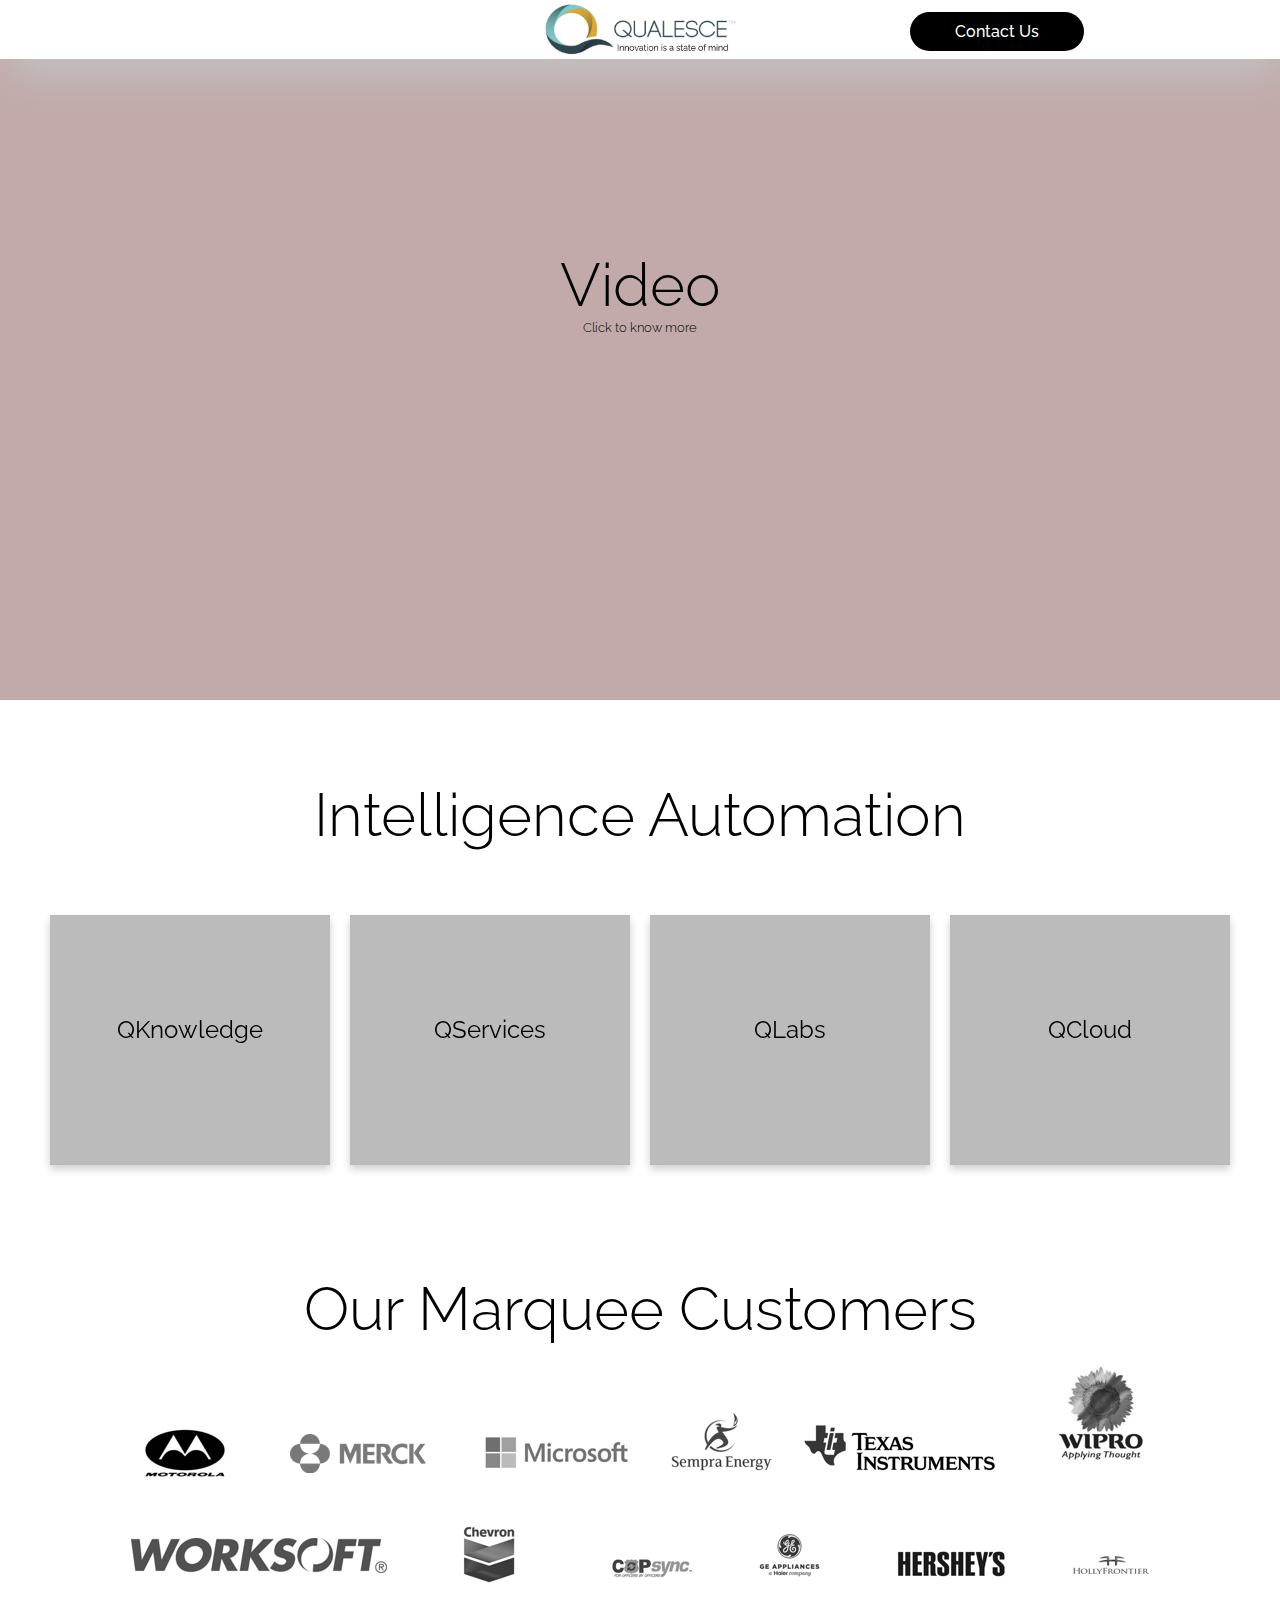
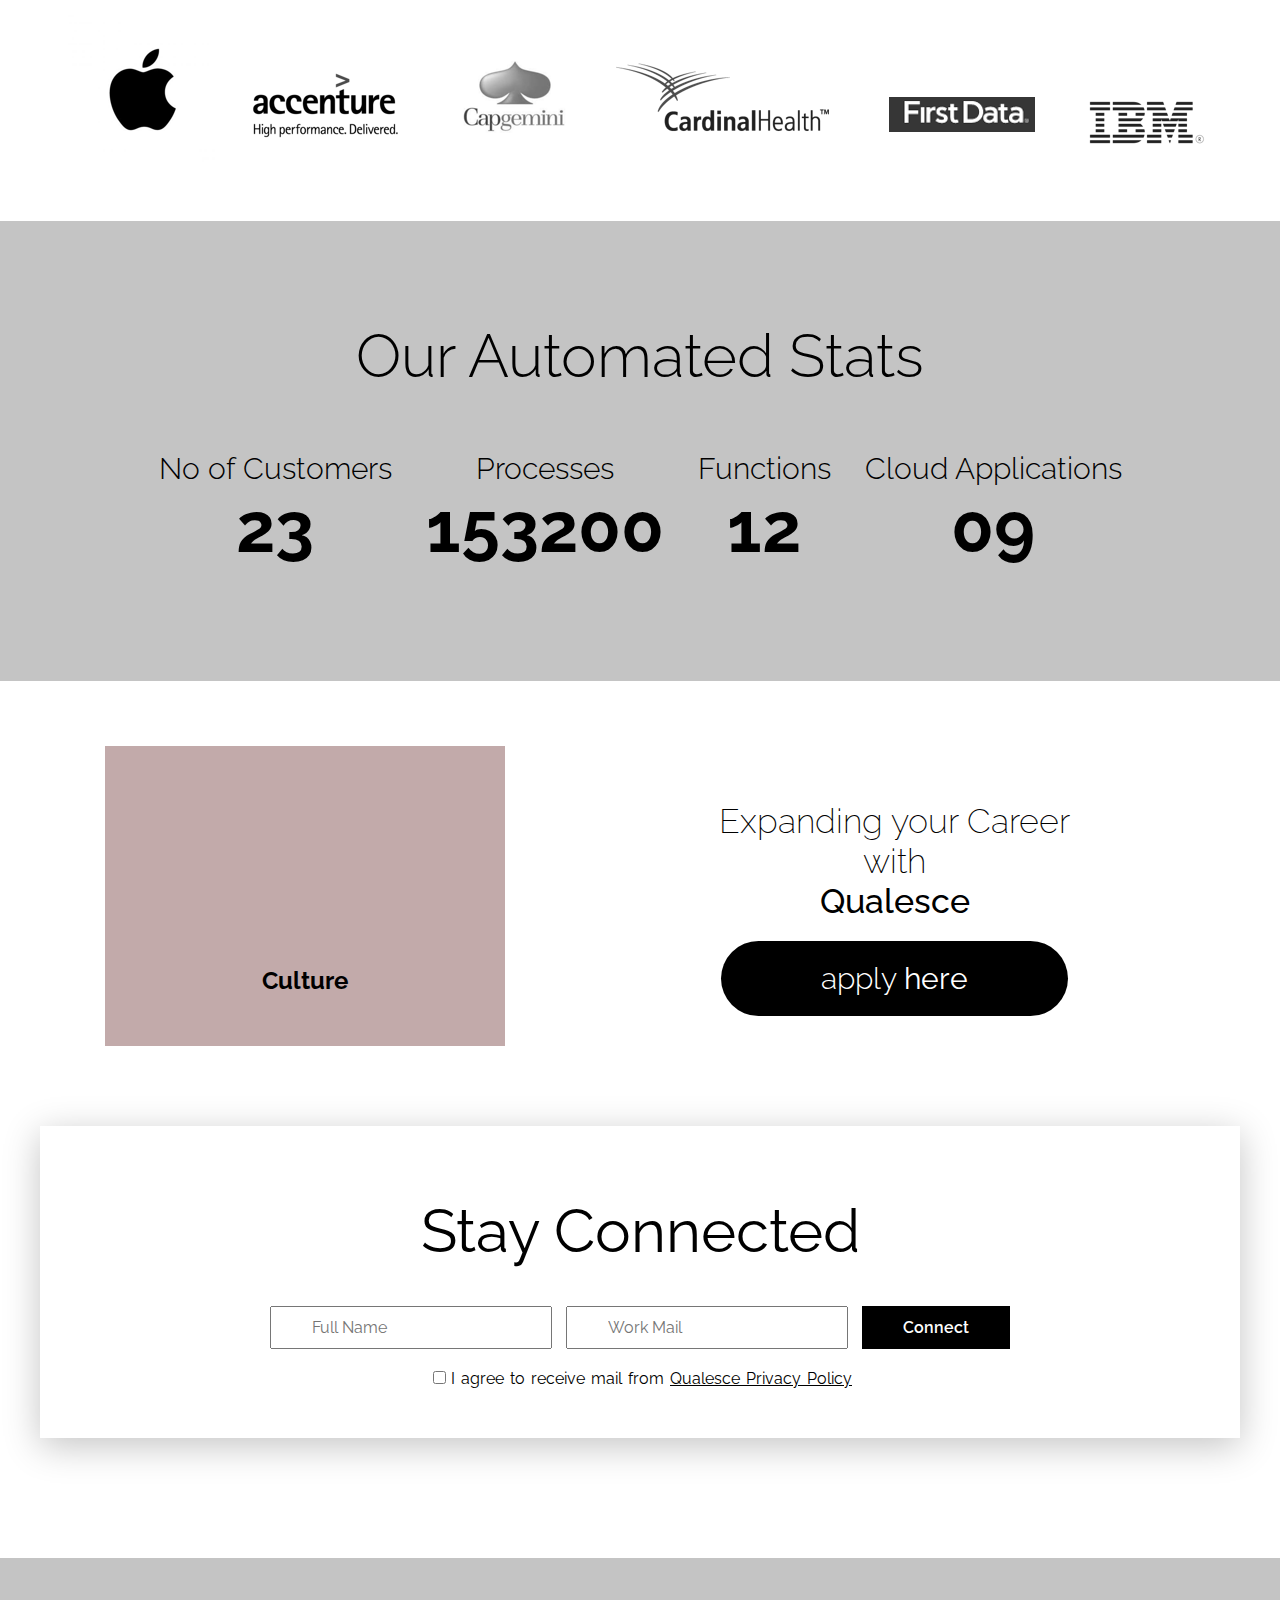
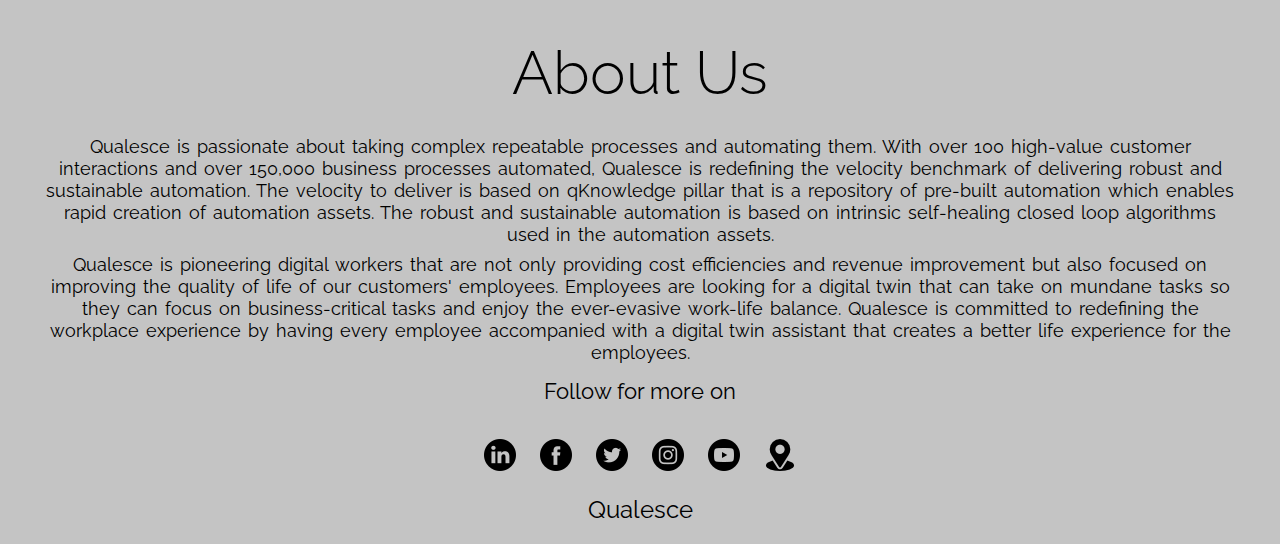
==== index.html @ e813bd26 "Add files via upload" ====
<!DOCTYPE html>
<html>
    <head>
        <meta charset="utf-8">
        <meta name="viewport" content="width=device-width, initial-scale=1.0">
        <link rel="stylesheet" href="css/style.css" type="text/css"/>
        <link rel="preconnect" href="https://fonts.googleapis.com"/>
        <link rel="preconnect" href="https://fonts.gstatic.com" crossorigin/>
        <link href="https://fonts.googleapis.com/css2?family=Raleway:ital,wght@0,100;0,200;0,300;0,400;0,500;0,600;0,700;0,800;0,900;1,100;1,200;1,300;1,400;1,500;1,600;1,700;1,800;1,900&display=swap" rel="stylesheet"/>
    </head>
    <body>
        <header id="headerSection" class="header-Container">
            <div id="sectionHeader">
                <a href="#" target="_blank"><img src="img/Logo.png" alt="Qualesce Logo"/></a>
                <a href="#" target="_blank" class="headerContactUs">Contact Us</a>
            </div>
        </header>
        <section id="sectionVideo">
            <div id="sectionVideoAlign">
                <h2>Video</h2>
                <p>Click to know more</p>
            </div>
        </section>
        <section id="sectionOurpartners">
          <div id="sectionOurpartnersAlign">
              <h2>Intelligence Automation</h2>
          </div>
          </section>
        <section id="sectionFlipCards">
            <div id="flipBlock">
                <div class="flip-card" id="FlipCards">
                  <div class="flip-card-inner">
                    <div class="flip-card-front">
                      <h2>QKnowledge</h2>
                    </div>
                    <div class="flip-card-back">
                      <h1>Content</h1> 
                      <p>Lorem Ipsum Lorem Ipsum Lorem Ipsum</p> 
                    </div>
                  </div>
                </div>
                
                <div class="flip-card" id="FlipCards">
                    <div class="flip-card-inner">
                      <div class="flip-card-front">
                        <h2>QServices</h2>
                      </div>
                      <div class="flip-card-back">
                        <h1>Content</h1> 
                      <p>Lorem Ipsum Lorem Ipsum Lorem Ipsum</p>
                      </div>
                    </div>
                  </div>
                
                  <div class="flip-card" id="FlipCards">
                    <div class="flip-card-inner">
                      <div class="flip-card-front">
                        <h2>QLabs</h2>
                      </div>
                      <div class="flip-card-back">
                        <h1>Content</h1> 
                      <p>Lorem Ipsum Lorem Ipsum Lorem Ipsum</p>
                      </div>
                    </div>
                  </div>
                
                  <div class="flip-card" id="FlipCards">
                    <div class="flip-card-inner">
                      <div class="flip-card-front">
                        <h2>QCloud</h2>
                      </div>
                      <div class="flip-card-back">
                        <h1>Content</h1> 
                      <p>Lorem Ipsum Lorem Ipsum Lorem Ipsum</p>
                      </div>
                    </div>
                  </div>
                </div>
        </section>
        <section id="sectionOurpartners">
            <div id="sectionOurpartnersAlign">
                <h2>Our Marquee Customers</h2>
                <!--<img src="img/our-partners.png" alt="our partners logos"/>-->
                <ul>
                  <li><a><img src="img/motorola.png" alt="motorola logo" class=""/></a></li>
                  <li><a><img src="img/merck.png" alt="merck logo" class="merckLogo"/></a></li>
                  <li><a><img src="img/microsoft.png" alt="microsoft logo" class="microsoftLogo"/></a></li>
                  <li><a><img src="img/sempra-energy.png" alt="sempra energy logo" class="sempraLogo"/></a></li>
                  <li><a><img src="img/texas-instruments.png" alt="texas instruments logo" class="tiLogo"/></a></li>
                  <li><a><img src="img/wipro.png" alt="wipro logo" class="wiproLogo"/></a></li>
                  <li><a><img src="img/worksoft.png" alt="worksoft logo" class="worksoftLogo"/></a></li>
                  <li><a><img src="img/chevron.png" alt="chevron logo" class=""/></a></li>
                  <li><a><img src="img/cpsync.png" alt="cpsync logo" class=""/></a></li>
                  <li><a><img src="img/ge-appliance.png" alt="ge-appliance logo" class=""/></a></li>
                  <li><a><img src="img/hersheys.png" alt="hersheys logo" class=""/></a></li>
                  <li><a><img src="img/holly-frontier.png" alt="holly-frontier logo" class=""/></a></li>
                  <li><a><img src="img/apple-logo1.png" alt="Apple logo" class="appleLogo"/></a></li>
                  <li><a><img src="img/accenture.png" alt="accenture logo" class="accentureLogo"/></a></li>
                  <li><a><img src="img/capgemini.png" alt="capgemini logo" class="capgeminiLogo"/></a></li>
                  <li><a><img src="img/cardinal-heallth.png" alt="cardinal health logo" class="chLogo"/></a></li>
                  <li><a><img src="img/first-data.png" alt="first data logo" class="fdLogo"/></a></li>
                  <li><a><img src="img/ibm.png" alt="ibm logo" class="ibmLogo"/></a></li>
              </ul>
            </div>
        </section>
        <section id="sectionFunctionAutomated" class="three">
            <div id="sectionFunctionAutomatedAlign">
                <h2>Our Automated Stats</h2>
                <!-- <a class="bpAutomateMain">Business Process Automated</a>
                <a class="funAutomatedMain">Functions Automated</a><br>
                <a class="bpAutomated">20</a>
                <a class="funAutomated">21</a> -->
                <div class="nums">
                  <ul>
                      <li>No of Customers
                          <div class="num" data-goal="102">23</div>
                      </li>
                      <li>Processes
                          <div class="num" data-goal="153328">153200</div>
                      </li>
                      <li>Functions
                          <div class="num" data-goal="35">12</div>
                      </li>
                      <li>Cloud Applications
                          <div class="num" data-goal="11">09</div>
                      </li>
                  </ul>
              </div>
            </div>
        </section>
        <script src="js/main.js"></script>
        <section>
          <div id="sectionCulture">
              <h2>Culture</h2>
          </div>
          <div id="sectionCareer">
              <h2 class="firstH2">Expanding your Career</h2>
              <h2 class="secondH2">with</h2>
              <h2 class="ThirdH2">Qualesce</h2>
              <a href="" target="">apply <strong>here</strong></a>
          </div>
      </section>
      <section class="stayConnected-Container">
          <div id="sectionStayConnected">
              <h2>Stay Connected</h2>
              <input type="text" placeholder="Full Name" required>
              <input type="text" placeholder="Work Mail" required>
              <button>Connect</button>
              <div id="policy">
                  <p><input type="checkbox">I agree to receive mail from <a href="#" target="_blank" class="qualescePolicy">
                      Qualesce Privacy Policy
                  </a></p>
              </div>
          </div>
      </section>
        <section id="sectionAboutUs">
            <div id="sectionAboutUsAlign">
                <h2>About Us</h2>
                <p>Qualesce is passionate about taking complex repeatable processes and automating them.  With over 100 high-value customer interactions and over 150,000 business processes automated, Qualesce is redefining the velocity benchmark of delivering robust and sustainable automation.  The velocity to deliver is based on qKnowledge pillar that is a repository of pre-built automation which enables rapid creation of automation assets.  The robust and sustainable automation is based on intrinsic self-healing closed loop algorithms used in the automation assets.</p>
                <p>Qualesce is pioneering digital workers that are not only providing cost efficiencies and revenue improvement but also focused on improving the quality of life of our customers' employees.  Employees are looking for a digital twin that can take on mundane tasks so they can focus on business-critical tasks and enjoy the ever-evasive work-life balance.  Qualesce is committed to redefining the workplace experience by having every employee accompanied with a digital twin assistant that creates a better life experience for the employees.</p>
              </div>
        </section>

        <!-- Start Commenting Chat Bot Section -->
        <!-- <section>
          <a class="chatboxLogo" href="https://tawk.to/chat/61930d556885f60a50bbf27e/default" target="
                    _blank"><img src="img/tawk-logo.png" alt="twak-logo" /></a>
        </section> -->
        <!-- Close Comment on Chat Bot Section -->
        
        <footer>
            <div id="sectionFooter">
                <div id="sectionFooterUpper">
                    <h2>Follow for more on</h2>
                </div>
                <div id="sectionFooterMiddle">
                    <a href="" target="_blank"><img src="img/linkedin (2).png" alt="Linkedin logo"/></a>
                    <a href="" target="_blank"><img src="img/facebook (1).png" alt="Facebook logo" /></a>
                    <a href="" target="_blank"><img src="img/twitter (1).png" alt="Twitter logo" /></a>
                    <a href="" target="_blank"><img src="img/instagram (2).png" alt="Instagram logo" /></a>
                    <a href="" target="_blank"><img src="img/youtube.png" alt="" alt="Youtube logo"/></a>
                    <a href="https://www.google.com/maps/dir//qualesce+india+private+limited/@13.0120948,77.6050925,13z/data=!4m8!4m7!1m0!1m5!1m1!1s0x3bae15dcba5723ed:0x8c0813f9284b4171!2m2!1d77.6379951!2d12.9825021" target="_blank"><img src="img/location.png" alt="" alt="Location logo"/></a>
                </div>
                <div id="sectionFooterLower">
                    <h2>Qualesce</h2>
                </div>
            </div>
        </footer>
    </body>
</html>
---- css/style.css ----
* {
    padding: 0;
    margin: 0;
    box-sizing: border-box;
    font-family: 'Raleway', sans-serif;
    align-items: center;
}
a {
    text-decoration: none;
    color: black;
}
html {
    scroll-behavior: smooth;
}
#sectionHeader, 
#sectionVideoAlign, 
#sectionFlipCards,
#sectionBannersAlign, 
#sectionOurpartnersAlign, 
#sectionFunctionAutomatedAlign, 
#sectionCareerAlign, 
#sectionStayConnected, 
#sectionAboutUsAlign, 
#sectionFooter {
    text-align: center;
    margin: 0 auto;
    padding: 0 auto;
    max-width: 1200px;
}

/* Start Header Section CSS */
#sectionHeader {
    padding: 30px 0 0 0;
}
/*#sectionHeader h2 {
    font-weight: 300;
    font-size: 60px;
    padding: 30px 0 0 0;
    background-image: url(/img/Logo.png) no-repeat;
}*/
#sectionHeader a.headerContactUs {
    display: inline-block;
    margin: -18px 170px;
    position: absolute;
    background: #000;
    color: #fff;
    padding: 10px 45px;
    border-radius: 45px;
    font-weight: 500;
    border: 1px solid hidden;
    transition: color 1.5s ease-out;
}
#sectionHeader a.headerContactUs:hover {
    transition: color 1.5s ease-out;
    color: #000;
    border: 1px solid black;
    background-color: #fff;
}
.header-Container {
    position: fixed;
    z-index: 1;
    background-color: #fff;
    left: 0;
    right: 0;
    /* box-shadow: 0px 0px 35px 0px #c4c4c4; */
    box-shadow: 5px 20px 38px -7px #c4c4c4;
}
/* End Header Section CSS */

#sectionBanners {
    text-align: center;
    background-color: #C4C4C4;
    height: 400px;
    margin: 40px 0 0 0;
}
/*Header section banner purpose*/
#slider {
    margin: 0 auto;
    width: 800px;
    max-width: 100%;
    text-align: center;
 }
 #slider input[type=radio] {
    display: none;
 }
 #slider label {
    cursor:pointer;
    text-decoration: none;
 }
 #slides {
    padding: 10px;
    /*border: 3px solid #ccc;
    background: #fff;*/
    position: relative;
    z-index: 1;
 }
 #overflow {
    width: 100%;
    overflow: hidden;
 }
 #slide1:checked ~ #slides .inner {
    margin-left: 0;
 }
 #slide2:checked ~ #slides .inner {
    margin-left: -100%;
 }
 #slide3:checked ~ #slides .inner {
    margin-left: -200%;
 }
 #slide4:checked ~ #slides .inner {
    margin-left: -300%;
 }
 #slides .inner {
    transition: margin-left 800ms cubic-bezier(0.770, 0.000, 0.175, 1.000);
    width: 400%;
    line-height: 0;
    height: 300px;
 }
 #slides .slide {
    width: 25%;
    float:left;
    display: flex;
    justify-content: center;
    align-items: center;
    height: 100%;
    /*color: #fff;*/
 }
 #slides .slide_1 {
    background: #c4c4c4;
 }
 #slides .slide_2 {
    background: #c4c4c4;
 }
 #slides .slide_3 {
    background: #c4c4c4;
 }
 #slides .slide_4 {
    background: #c4c4c4;
 }
 #controls {
    margin: -180px 0 0 0;
    width: 100%;
    height: 50px;
    z-index: 3;
    position: relative;
 }
 #controls label {
    transition: opacity 0.2s ease-out;
    display: none;
    width: 50px;
    height: 50px;
    opacity: .4;
 }
 #controls label:hover {
    opacity: 1;
 }
 #slide1:checked ~ #controls label:nth-child(2),
 #slide2:checked ~ #controls label:nth-child(3),
 #slide3:checked ~ #controls label:nth-child(4),
 #slide4:checked ~ #controls label:nth-child(1) {
    /*background: url(https://image.flaticon.com/icons/svg/130/130884.svg) no-repeat;*/
    float:right;
    margin: 0 -50px 0 0;
    display: block;
 }
 #slide1:checked ~ #controls label:nth-last-child(2),
 #slide2:checked ~ #controls label:nth-last-child(3),
 #slide3:checked ~ #controls label:nth-last-child(4),
 #slide4:checked ~ #controls label:nth-last-child(1) {
    /*background: url(https://image.flaticon.com/icons/svg/130/130882.svg) no-repeat;*/
    float:left;
    margin: 0 0 0 -50px;
    display: block;
 }
 #bullets {
    margin: 126px 0 0;
    text-align: center;
 }
 #bullets label {
    display: inline-block;
    width: 10px;
    height: 10px;
    border-radius:100%;
    background: #fff;
    margin: 0 10px;
 }
 #slide1:checked ~ #bullets label:nth-child(1),
 #slide2:checked ~ #bullets label:nth-child(2),
 #slide3:checked ~ #bullets label:nth-child(3),
 #slide4:checked ~ #bullets label:nth-child(4) {
    background: #444;
 }
 @media screen and (max-width: 900px) {
    #slide1:checked ~ #controls label:nth-child(2),
    #slide2:checked ~ #controls label:nth-child(3),
    #slide3:checked ~ #controls label:nth-child(4),
    #slide4:checked ~ #controls label:nth-child(1),
    #slide1:checked ~ #controls label:nth-last-child(2),
    #slide2:checked ~ #controls label:nth-last-child(3),
    #slide3:checked ~ #controls label:nth-last-child(4),
    #slide4:checked ~ #controls label:nth-last-child(1) {
       margin: 0;
    }
    #slides {
       max-width: calc(100% - 140px);
       margin: 0 auto;
    }
 }
/* Header Section Banner Purpose*/
#sectionHeader img {
    width: 200px;
    margin: -30px 0 0 0;
}
.flip-card {
    background-color: transparent;
    width: 280px;
    height: 250px;
    perspective: 600px;
  }
  
  .flip-card-inner {
    position: relative;
    width: 100%;
    height: 100%;
    text-align: center;
    transition: transform 0.6s;
    transform-style: preserve-3d;
    box-shadow: 0 4px 8px 0 rgba(0,0,0,0.2);
  }
  
  .flip-card:hover .flip-card-inner {
    transform: rotateY(180deg);
  }
  
  .flip-card-front, .flip-card-back {
    position: absolute;
    width: 100%;
    height: 100%;
    -webkit-backface-visibility: hidden;
    backface-visibility: hidden;
  }
  
  .flip-card-front {
    background-color: #bbb;
    color: black;
  }

  /* Changing the font weight*/

  .flip-card-front h2 {
      font-weight: 400;
      margin: 100px 0;
  }

  .flip-card-back h1 {
      font-weight: 500;
      margin: 45px 0;
  }
  
  .flip-card-back {
    background-color: #2980b9;
    color: white;
    transform: rotateY(180deg);
  }
  
  #flipBlock #FlipCards {
    display: inline-block;
    margin: 25px 8px;
  }
#sectionBannersAlign h2 {
    padding:80px 0 70px 0;
    font-size: 60px;
    font-weight: 300;
}
#sectionBannersAlig p {
    font-size: medium;
}
#sectionVideo {
    text-align: center;
    background-color: #C2AAAA;
    height: 700px;
}
#sectionVideoAlign h2 {
    font-size: 60px;
    font-weight: 300;
    padding: 250px 0 0 0;
}
#sectionVideoAlign p {
    font-size: small;
    font-weight: 300;
}
#sectionOurpartnersAlign h2 {
    font-size: 60px;
    margin: 80px 0 0 0;
    font-weight: 300;
}

#sectionOurpartnersAlign img {
    margin: 0 0 15px 0;
}

#sectionOurpartners {
    margin: 0 0 40px 0;
}

ul {
    list-style: none;
}
ul li {
    display: inline-block;
}

/* Start Our Stats CSS*/
#sectionFunctionAutomated {
    background-color: #C4C4C4;
    height: 460px;
}
#sectionFunctionAutomatedAlign h2 {
    font-size: 60px;
    font-weight: 300;
    padding: 100px 0 60px 0;
}
#sectionFunctionAutomatedAlign .nums ul li {
    margin: 0 15px;
    font-size: 30px;
    font-weight: 300;
}
#sectionFunctionAutomatedAlign .nums .num {
    font-size: 70px;
    font-weight: bold;
}
/* #sectionFunctionAutomatedAlign a {
    display: inline-block;
    /*margin: 6px 50px;
}*/
/* End of Our Stats CSS */

a.bpAutomateMain {
    margin: 5px 30px;
}
a.funAutomatedMain {
    margin: 0 16px;
}
a.bpAutomated, a.funAutomated {
    display: block;
    background-color: #000;
    color: #fff;
    border-radius: 50%;
    font-size: 35px;
    font-weight: 500;
    text-align: center;
    padding: 50px 50px;
}
a.bpAutomated {
    margin: 0 70px;
}
a.funAutomated {
    margin: 0 40px;
}

/* Start of Culture and Career CSS */
#sectionCulture, #sectionCareer {
    display: inline-block;
    margin: 0 105px;
    text-align: center;
}
#sectionCulture {
    background-color: #C2AAAA;
    width: 400px;
    height: 300px;
}
#sectionCulture h2 {
    margin: 220px 0 0 0;
}
#sectionCareer h2 {
    font-size: 34px;
    font-weight: 200;
}
#sectionCareer .firstH2 {
    margin: 120px 0 0 0;
}
#sectionCareer .ThirdH2 {
    font-weight: 500;
    margin: 0 0 40px 0;
}
#sectionCareer a {
    background-color: #000;
    color: #fff;
    padding: 20px 100px;
    font-size: 30px;
    border-radius: 100px;
    font-weight: 300;
    transition: color 1.5s ease-out;
    border: 1px solid hidden;
}
#sectionCareer a:hover {
    transition: color 1.5s ease-out;
    border: 1px solid #000;
    color: #000;
    background-color: #fff;
}
/* End of Culture and Career CSS */


/* Start of Stay Connected CSS */
#sectionStayConnected {
    margin: 80px auto;
    padding: 50px 0;
    /* box-shadow: 3px 8px 19px -7px #000; */
    box-shadow: 0px 8px 35px 0px #c4c4c4;
}
#sectionStayConnected h2 {
    font-size: 60px;
    font-weight: 400;
    margin: 20px auto;
}
#sectionStayConnected input {
    padding: 10px 40px;
    margin: 0 5px;
    font-size: 16px;
}
#sectionStayConnected button {
    margin: 20px 5px;
    padding: 11px 40px;
    background-color: #000;
    color: #fff;
    border: 1px solid black;
    font-weight: 600;
    font-size: 16px;
    cursor: pointer;
    transition: color 1.5s ease-out;
}
#sectionStayConnected button:hover {
    background-color: #fff;
    color: #000;
    border: 1px solid black;
    transition: color 1.5s ease-out;
}
#sectionStayConnected #policy p {
    word-spacing: 2px;
}
#sectionStayConnected #policy a.qualescePolicy {
    text-decoration: underline;
}
/* End of Stay Connected CSS */

/* Start of About Us CSS */
#sectionAboutUs {
    background-color: #C4C4C4;
    height: 300px;
    margin: 120px 0 0px 0;
}
#sectionAboutUsAlign h2 {
    font-weight: 300;
    font-size: 60px;
    padding: 80px 0 20px 0;
}
#sectionAboutUsAlign p {
    text-align: center;
    margin: 8px 0 0 0;
    line-height: 22px;
    word-spacing: 2px;
    font-size: 18px;
}
#sectionAboutUsAlign p::selection {
    color: #fff;
    background-color: #000;
}
/* End of About Us CSS */

footer {
    background-color: #c4c4c4;
}
#sectionFooterUpper {
    padding: 120px 0 0 0;
}
#sectionFooterUpper h2 {
    font-weight: 400;
    font-size: 22px;
}
#sectionFooterMiddle {
    padding: 80px 0 20px 0;
    margin: -45px 0 0 0;
}
#sectionFooterMiddle a {
    display: inline-block;
    margin: 0 10px;
    /* color: #fff; */
    /* box-shadow: -webkit-box-shadow: 2px 7px 21px 1px rgba(0,0,0,0.52);  */
    /* box-shadow: 2px 7px 21px 1px rgba(0,0,0,0.52); */
    border-radius: 50%;
}
#sectionFooterLower h2{
    padding: 0 0 20px 0;
    font-weight: 400;
    color: #000;
}

/* Start of Chat box CSS */

/* a.chatboxLogo img {
    border: 5px solid green;
    border-radius: 50%;
    width: 75px;
}
a.chatboxLogo {
    right: 0;
    position: fixed;
    bottom: 0;
} */

/* End of Chat Box CSS */
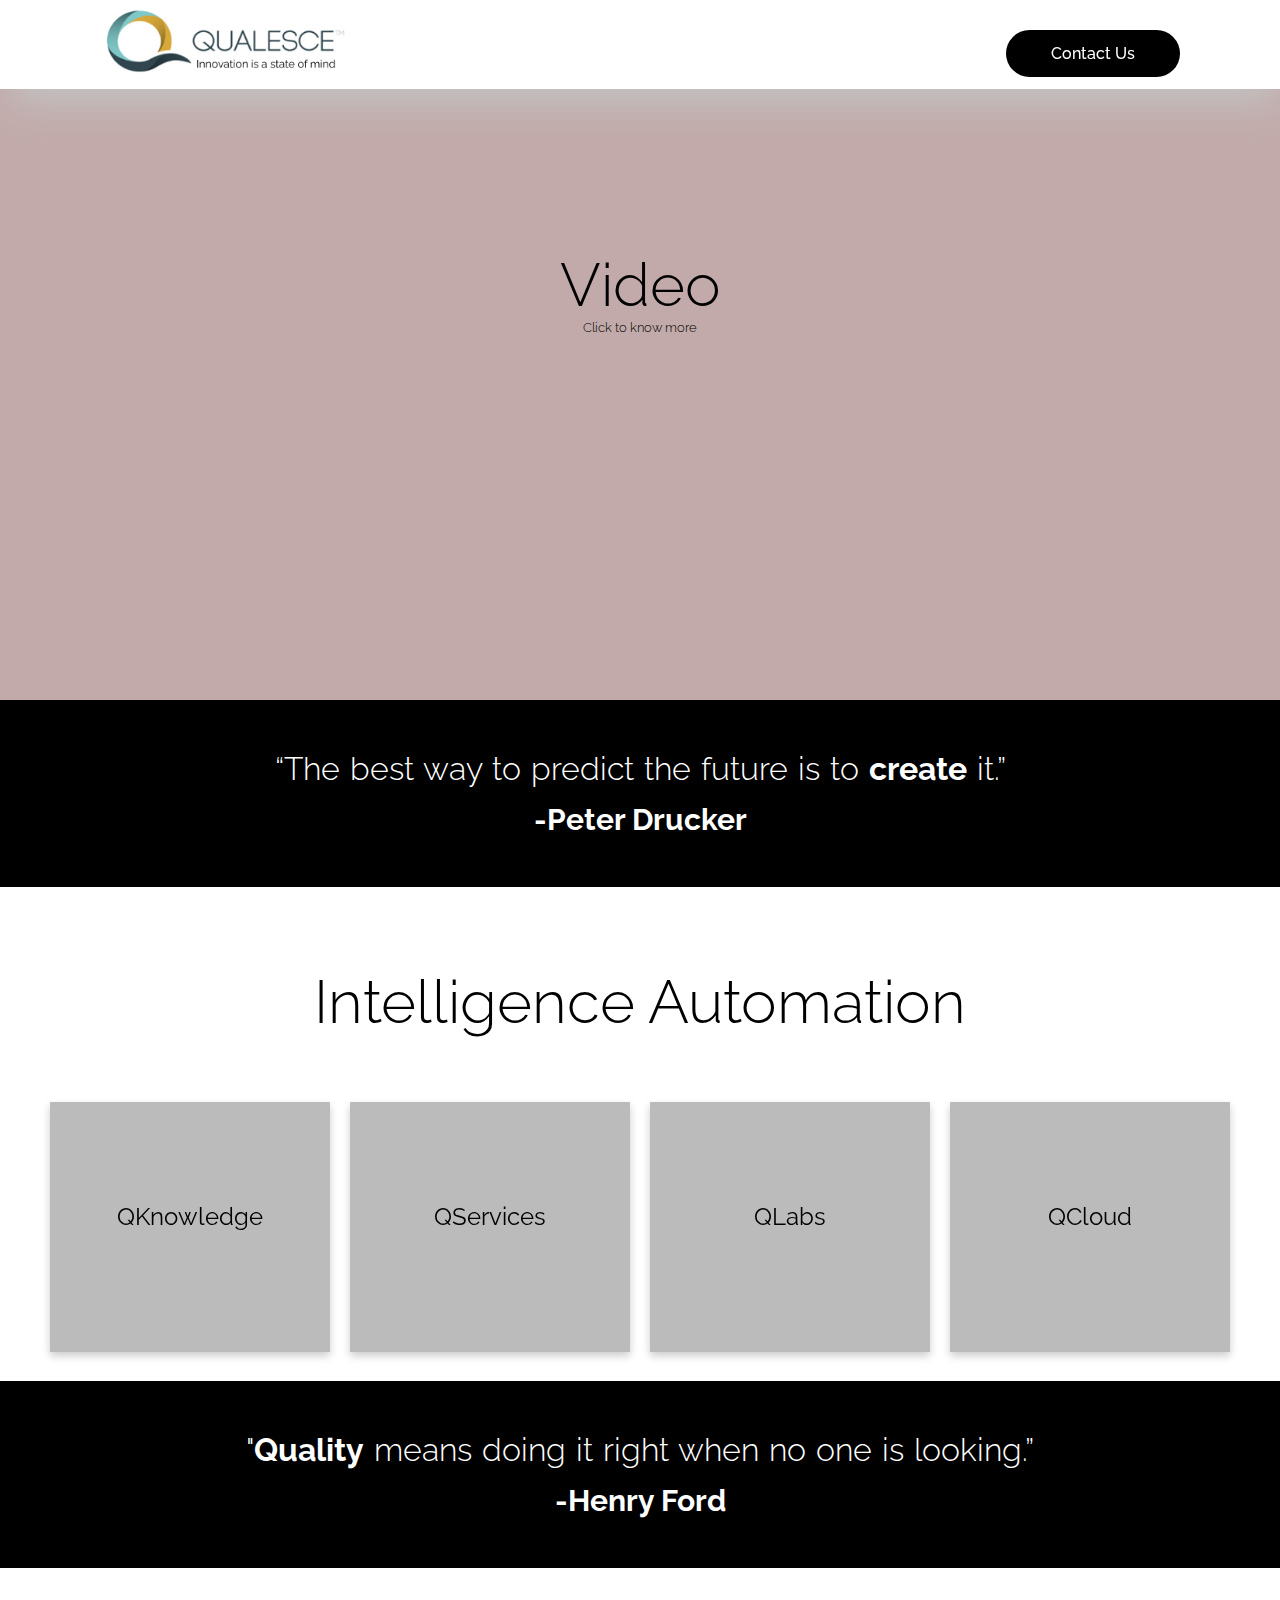
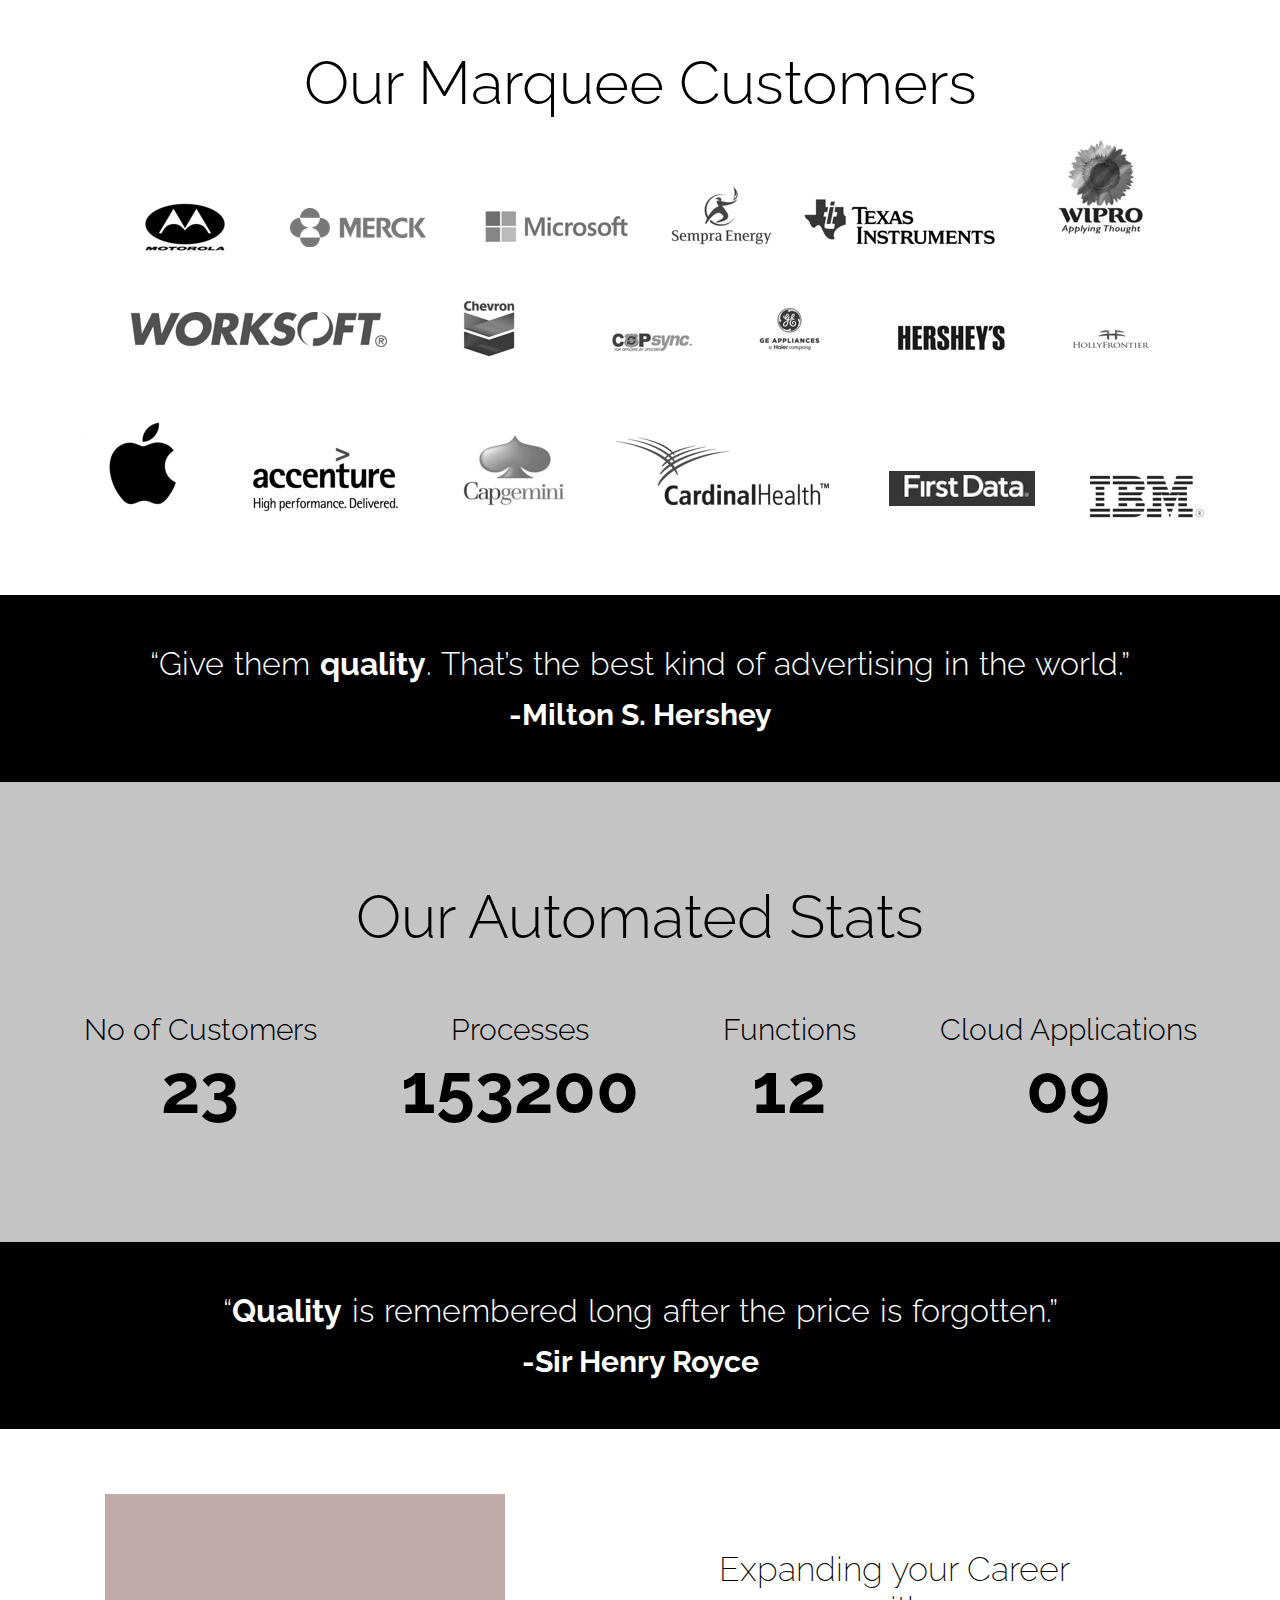
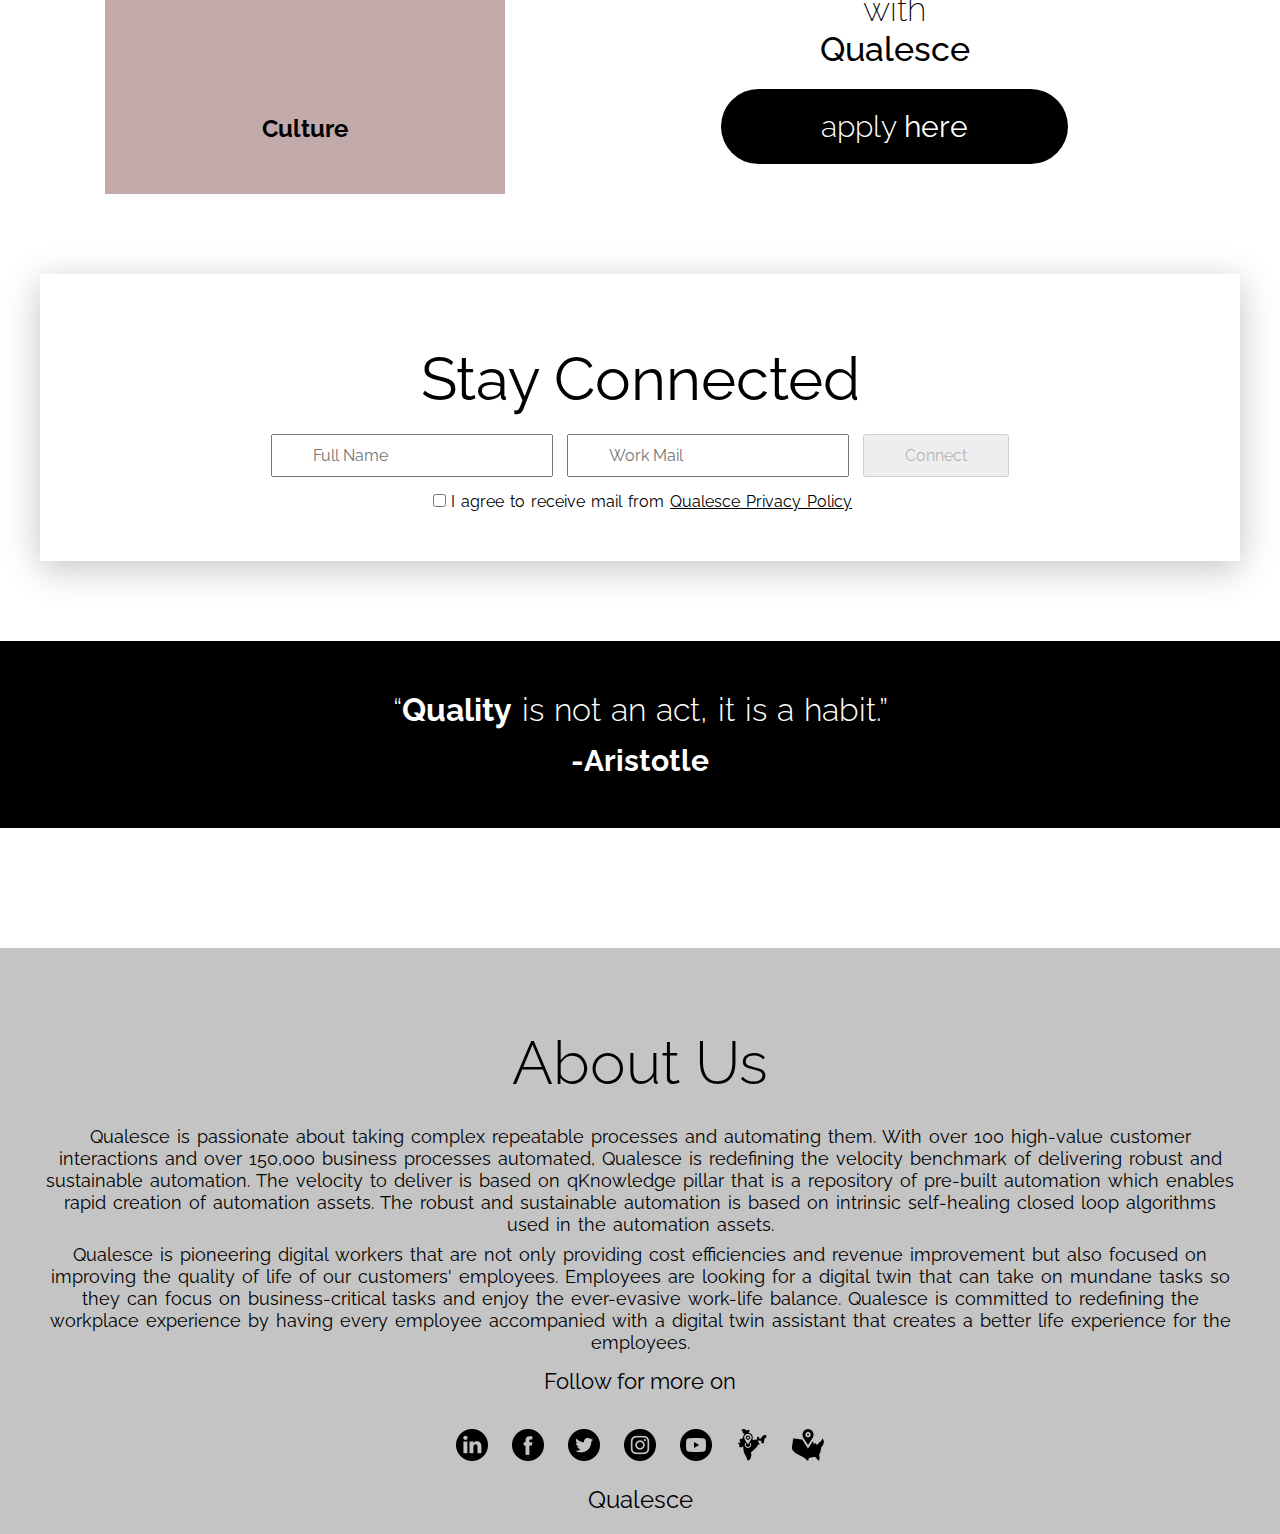
==== commit 92f048de: "Add files via upload" ====
--- a/index.html
+++ b/index.html
@@ -9,17 +9,25 @@
         <link href="https://fonts.googleapis.com/css2?family=Raleway:ital,wght@0,100;0,200;0,300;0,400;0,500;0,600;0,700;0,800;0,900;1,100;1,200;1,300;1,400;1,500;1,600;1,700;1,800;1,900&display=swap" rel="stylesheet"/>
     </head>
     <body>
-        <header id="headerSection" class="header-Container">
-            <div id="sectionHeader">
-                <a href="#" target="_blank"><img src="img/Logo.png" alt="Qualesce Logo"/></a>
-                <a href="#" target="_blank" class="headerContactUs">Contact Us</a>
-            </div>
-        </header>
+      <header id="headerSection" class="header-Container">
+        <div id="sectionHeader">
+            <ul>
+                <li><a href="#" target="_blank"><img src="img/Logo.png" alt="Qualesce Logo"/></a></li>
+                <li><a href="#" target="_blank" class="contactUs">Contact Us</a></li>
+            </ul>
+        </div>
+    </header>
         <section id="sectionVideo">
             <div id="sectionVideoAlign">
                 <h2>Video</h2>
                 <p>Click to know more</p>
             </div>
+        </section>
+        <section id="sectionQuotes">
+          <div id="sectionQuotesAlign">
+            <p>“The best way to predict the future is to <strong>create</strong> it.”</p>
+            <h2>-Peter Drucker</h2>
+          </div>
         </section>
         <section id="sectionOurpartners">
           <div id="sectionOurpartnersAlign">
@@ -77,6 +85,12 @@
                   </div>
                 </div>
         </section>
+        <section id="sectionQuotes">
+          <section id="sectionQuotesAlign">
+              <p>"<strong>Quality</strong> means doing it right when no one is looking.”</p>
+              <h2>-Henry Ford</h2>
+          </section>
+      </section>
         <section id="sectionOurpartners">
             <div id="sectionOurpartnersAlign">
                 <h2>Our Marquee Customers</h2>
@@ -103,6 +117,12 @@
               </ul>
             </div>
         </section>
+        <section id="sectionQuotes">
+          <div id="sectionQuotesAlign">
+            <p>“Give them <strong>quality</strong>. That’s the best kind of advertising in the world.”</p>
+            <h2>-Milton S. Hershey</h2>
+          </div>
+        </section>
         <section id="sectionFunctionAutomated" class="three">
             <div id="sectionFunctionAutomatedAlign">
                 <h2>Our Automated Stats</h2>
@@ -116,7 +136,7 @@
                           <div class="num" data-goal="102">23</div>
                       </li>
                       <li>Processes
-                          <div class="num" data-goal="153328">153200</div>
+                          <div class="num" data-goal="153329">153200</div>
                       </li>
                       <li>Functions
                           <div class="num" data-goal="35">12</div>
@@ -127,6 +147,12 @@
                   </ul>
               </div>
             </div>
+        </section>
+        <section id="sectionQuotes">
+          <div id="sectionQuotesAlign">
+            <p>“<strong>Quality</strong> is remembered long after the price is forgotten.”</p>
+            <h2>-Sir Henry Royce</h2>
+          </div>
         </section>
         <script src="js/main.js"></script>
         <section>
@@ -141,19 +167,26 @@
           </div>
       </section>
       <section class="stayConnected-Container">
-          <div id="sectionStayConnected">
-              <h2>Stay Connected</h2>
-              <input type="text" placeholder="Full Name" required>
-              <input type="text" placeholder="Work Mail" required>
-              <button>Connect</button>
-              <div id="policy">
-                  <p><input type="checkbox">I agree to receive mail from <a href="#" target="_blank" class="qualescePolicy">
-                      Qualesce Privacy Policy
-                  </a></p>
-              </div>
-          </div>
+        <div id="sectionStayConnected">
+            <h2>Stay Connected</h2>
+            <input type="text" placeholder="Full Name" required>
+            <input type="text" placeholder="Work Mail" required>
+            <input type="submit" id="enable_button" value="Connect" disabled>
+            <div id="policy">
+                <p><input type="checkbox" onclick="enablepolicy(this)" required>I agree to receive mail from <a href="qualesceprivacypolicy.html" target="_blank" class="qualescePolicy">
+                    Qualesce Privacy Policy
+                </a></p>
+            </div>
+        </div>
+    </section>
+    <script src="js/enabledisable.js"></script>
+      <section id="sectionQuotes">
+        <div id="sectionQuotesAlign">
+          <p>“<strong>Quality</strong> is not an act, it is a habit.”</p>
+          <h2>-Aristotle</h2>
+        </div>
       </section>
-        <section id="sectionAboutUs">
+      <section id="sectionAboutUs">
             <div id="sectionAboutUsAlign">
                 <h2>About Us</h2>
                 <p>Qualesce is passionate about taking complex repeatable processes and automating them.  With over 100 high-value customer interactions and over 150,000 business processes automated, Qualesce is redefining the velocity benchmark of delivering robust and sustainable automation.  The velocity to deliver is based on qKnowledge pillar that is a repository of pre-built automation which enables rapid creation of automation assets.  The robust and sustainable automation is based on intrinsic self-healing closed loop algorithms used in the automation assets.</p>
@@ -174,12 +207,13 @@
                     <h2>Follow for more on</h2>
                 </div>
                 <div id="sectionFooterMiddle">
-                    <a href="" target="_blank"><img src="img/linkedin (2).png" alt="Linkedin logo"/></a>
+                    <a href="https://www.linkedin.com/company/qualesce-llc" target="_blank"><img src="img/linkedin (2).png" alt="Linkedin logo"/></a>
                     <a href="" target="_blank"><img src="img/facebook (1).png" alt="Facebook logo" /></a>
                     <a href="" target="_blank"><img src="img/twitter (1).png" alt="Twitter logo" /></a>
                     <a href="" target="_blank"><img src="img/instagram (2).png" alt="Instagram logo" /></a>
                     <a href="" target="_blank"><img src="img/youtube.png" alt="" alt="Youtube logo"/></a>
-                    <a href="https://www.google.com/maps/dir//qualesce+india+private+limited/@13.0120948,77.6050925,13z/data=!4m8!4m7!1m0!1m5!1m1!1s0x3bae15dcba5723ed:0x8c0813f9284b4171!2m2!1d77.6379951!2d12.9825021" target="_blank"><img src="img/location.png" alt="" alt="Location logo"/></a>
+                    <a href="https://www.google.com/maps/dir//qualesce+india+private+limited/@13.0120948,77.6050925,13z/data=!4m8!4m7!1m0!1m5!1m1!1s0x3bae15dcba5723ed:0x8c0813f9284b4171!2m2!1d77.6379951!2d12.9825021" target="_blank"><img src="img/loc-India.png" alt="India Location logo"/></a>
+                    <a href="https://www.google.co.in/maps/dir//2591+Dallas+Pkwy+%23300,+Frisco,+TX+75034,+USA/@33.0998024,-96.8272355,17z/data=!4m8!4m7!1m0!1m5!1m1!1s0x864c3c99fa1c8405:0xa338bd2504553d4e!2m2!1d-96.8250468!2d33.0997979" target="_blank"><img src="img/loc-USA.png" alt="USA Location logo"/></a>
                 </div>
                 <div id="sectionFooterLower">
                     <h2>Qualesce</h2>
--- a/css/style.css
+++ b/css/style.css
@@ -14,6 +14,7 @@
 }
 #sectionHeader, 
 #sectionVideoAlign, 
+#sectionQuotesAlign, 
 #sectionFlipCards,
 #sectionBannersAlign, 
 #sectionOurpartnersAlign, 
@@ -30,7 +31,7 @@
 
 /* Start Header Section CSS */
 #sectionHeader {
-    padding: 30px 0 0 0;
+    padding: 70px 0 0 0;
 }
 /*#sectionHeader h2 {
     font-weight: 300;
@@ -38,7 +39,7 @@
     padding: 30px 0 0 0;
     background-image: url(/img/Logo.png) no-repeat;
 }*/
-#sectionHeader a.headerContactUs {
+/*#sectionHeader a.headerContactUs {
     display: inline-block;
     margin: -18px 170px;
     position: absolute;
@@ -55,7 +56,34 @@
     color: #000;
     border: 1px solid black;
     background-color: #fff;
-}
+}*/
+#sectionHeader ul li img {
+    width: 250px;
+    position: absolute;
+    left: 100px;
+    top: 35px;
+}
+#sectionHeader .contactUs {
+    position: absolute;
+    right: 100px;
+    top: 30px;
+    background: #000;
+    color: #fff;
+    padding: 14px 45px;
+    border-radius: 45px;
+    cursor: pointer;
+    border: 1px solid hidden;
+    transition: color 1.5s ease-out;
+    font-weight: 500;
+}
+#sectionHeader .contactUs:hover {
+    transition: color 1.5s ease-out;
+    cursor: pointer;
+    background: #fff;
+    color: #000;
+    border: 1px solid #000;
+}
+
 .header-Container {
     position: fixed;
     z-index: 1;
@@ -66,6 +94,29 @@
     box-shadow: 5px 20px 38px -7px #c4c4c4;
 }
 /* End Header Section CSS */
+
+/* Start of Quotes CSS */
+
+#sectionQuotes {
+    background-color: #000;
+    padding: 50px 50px;
+}
+#sectionQuotesAlign p {
+    font-size: 32px;
+    font-weight: 300;
+    word-spacing: 2px;
+    color: #fff;
+}
+#sectionQuotesAlign p strong {
+    font-weight: 700;
+}
+#sectionQuotesAlign h2 {
+    font-size: 30px;
+    margin: 15px 0 0 0;
+    color: #fff;
+}
+
+/* End of Quotes CSS */
 
 #sectionBanners {
     text-align: center;
@@ -210,7 +261,7 @@
 #sectionHeader img {
     width: 200px;
     margin: -30px 0 0 0;
-}
+} 
 .flip-card {
     background-color: transparent;
     width: 280px;
@@ -321,7 +372,7 @@
     padding: 100px 0 60px 0;
 }
 #sectionFunctionAutomatedAlign .nums ul li {
-    margin: 0 15px;
+    margin: 0 40px;
     font-size: 30px;
     font-weight: 300;
 }
@@ -419,7 +470,11 @@
     margin: 0 5px;
     font-size: 16px;
 }
-#sectionStayConnected button {
+#sectionStayConnected #enable_button {
+    cursor: not-allowed;
+}
+/*
+#sectionStayConnected .button {
     margin: 20px 5px;
     padding: 11px 40px;
     background-color: #000;
@@ -430,11 +485,14 @@
     cursor: pointer;
     transition: color 1.5s ease-out;
 }
-#sectionStayConnected button:hover {
+#sectionStayConnected .button:hover {
     background-color: #fff;
     color: #000;
     border: 1px solid black;
     transition: color 1.5s ease-out;
+}*/
+#policy {
+    margin: 15px 0 0 0;
 }
 #sectionStayConnected #policy p {
     word-spacing: 2px;
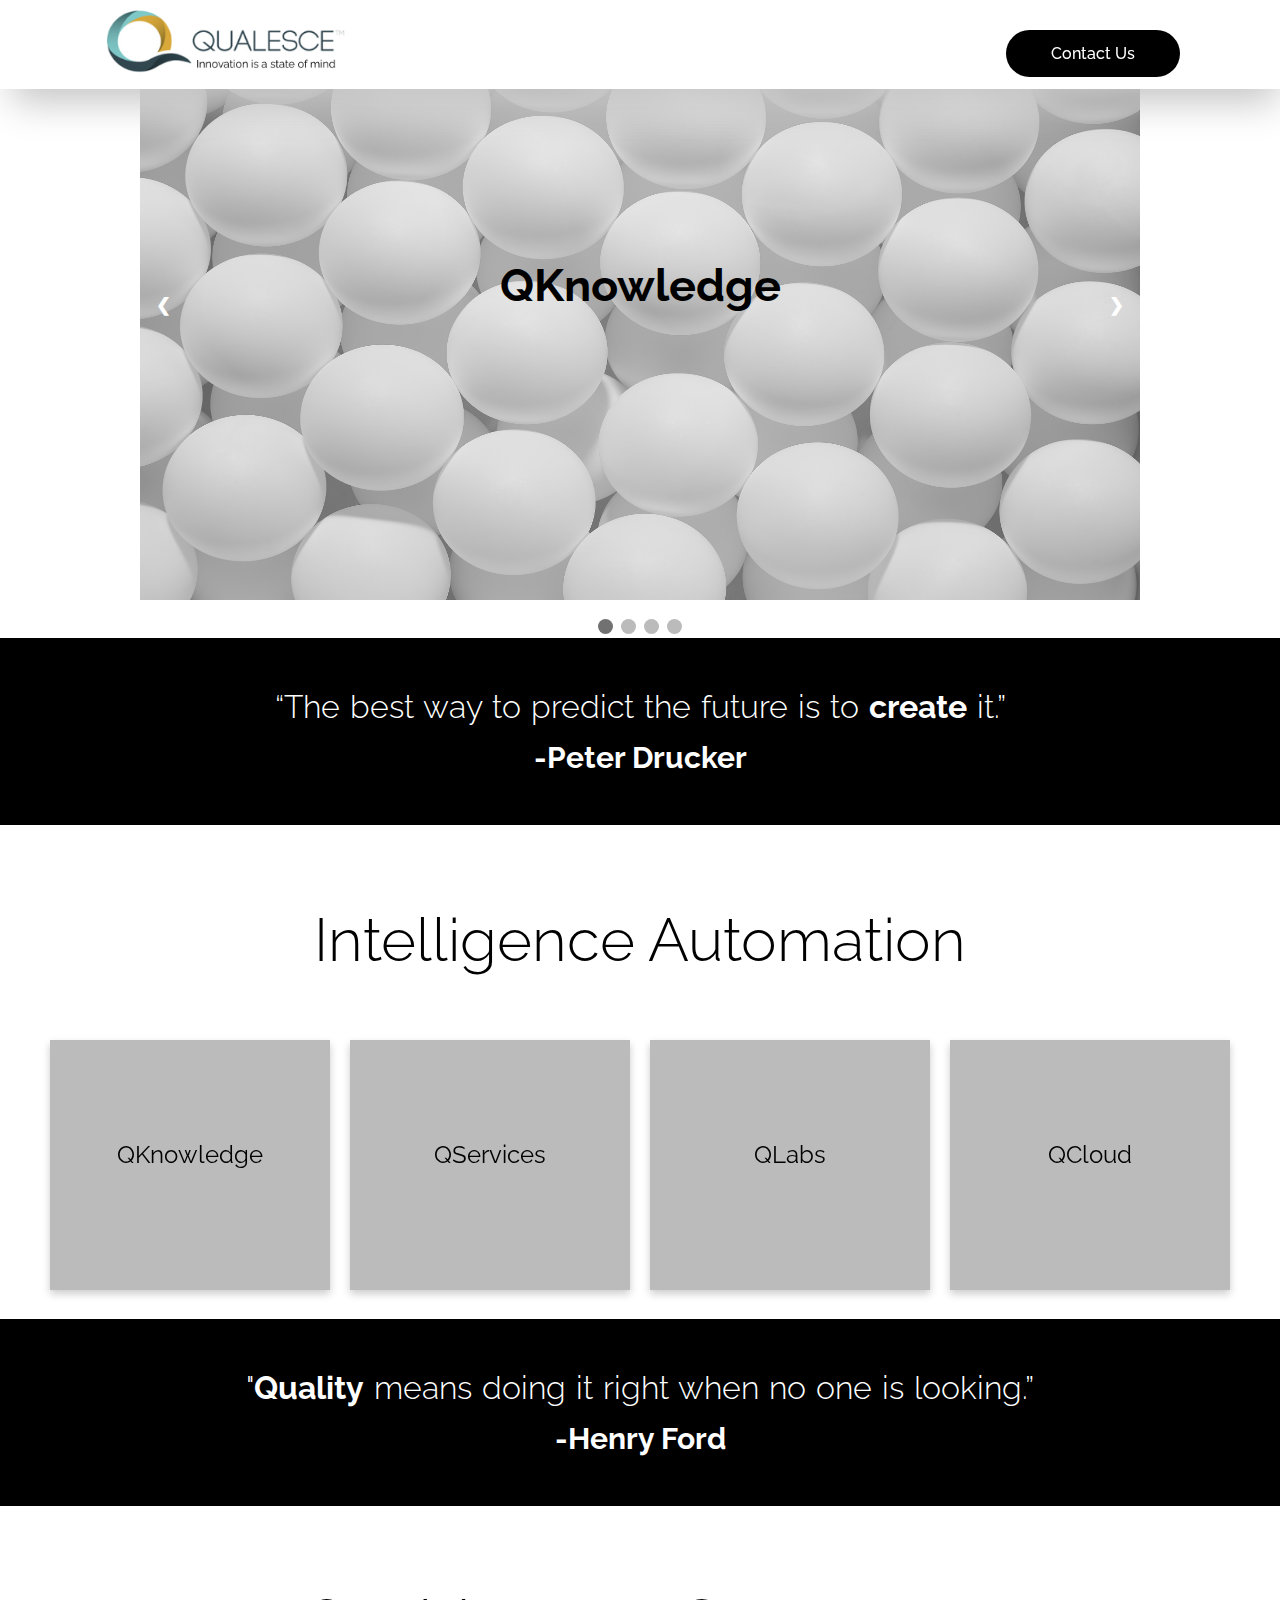
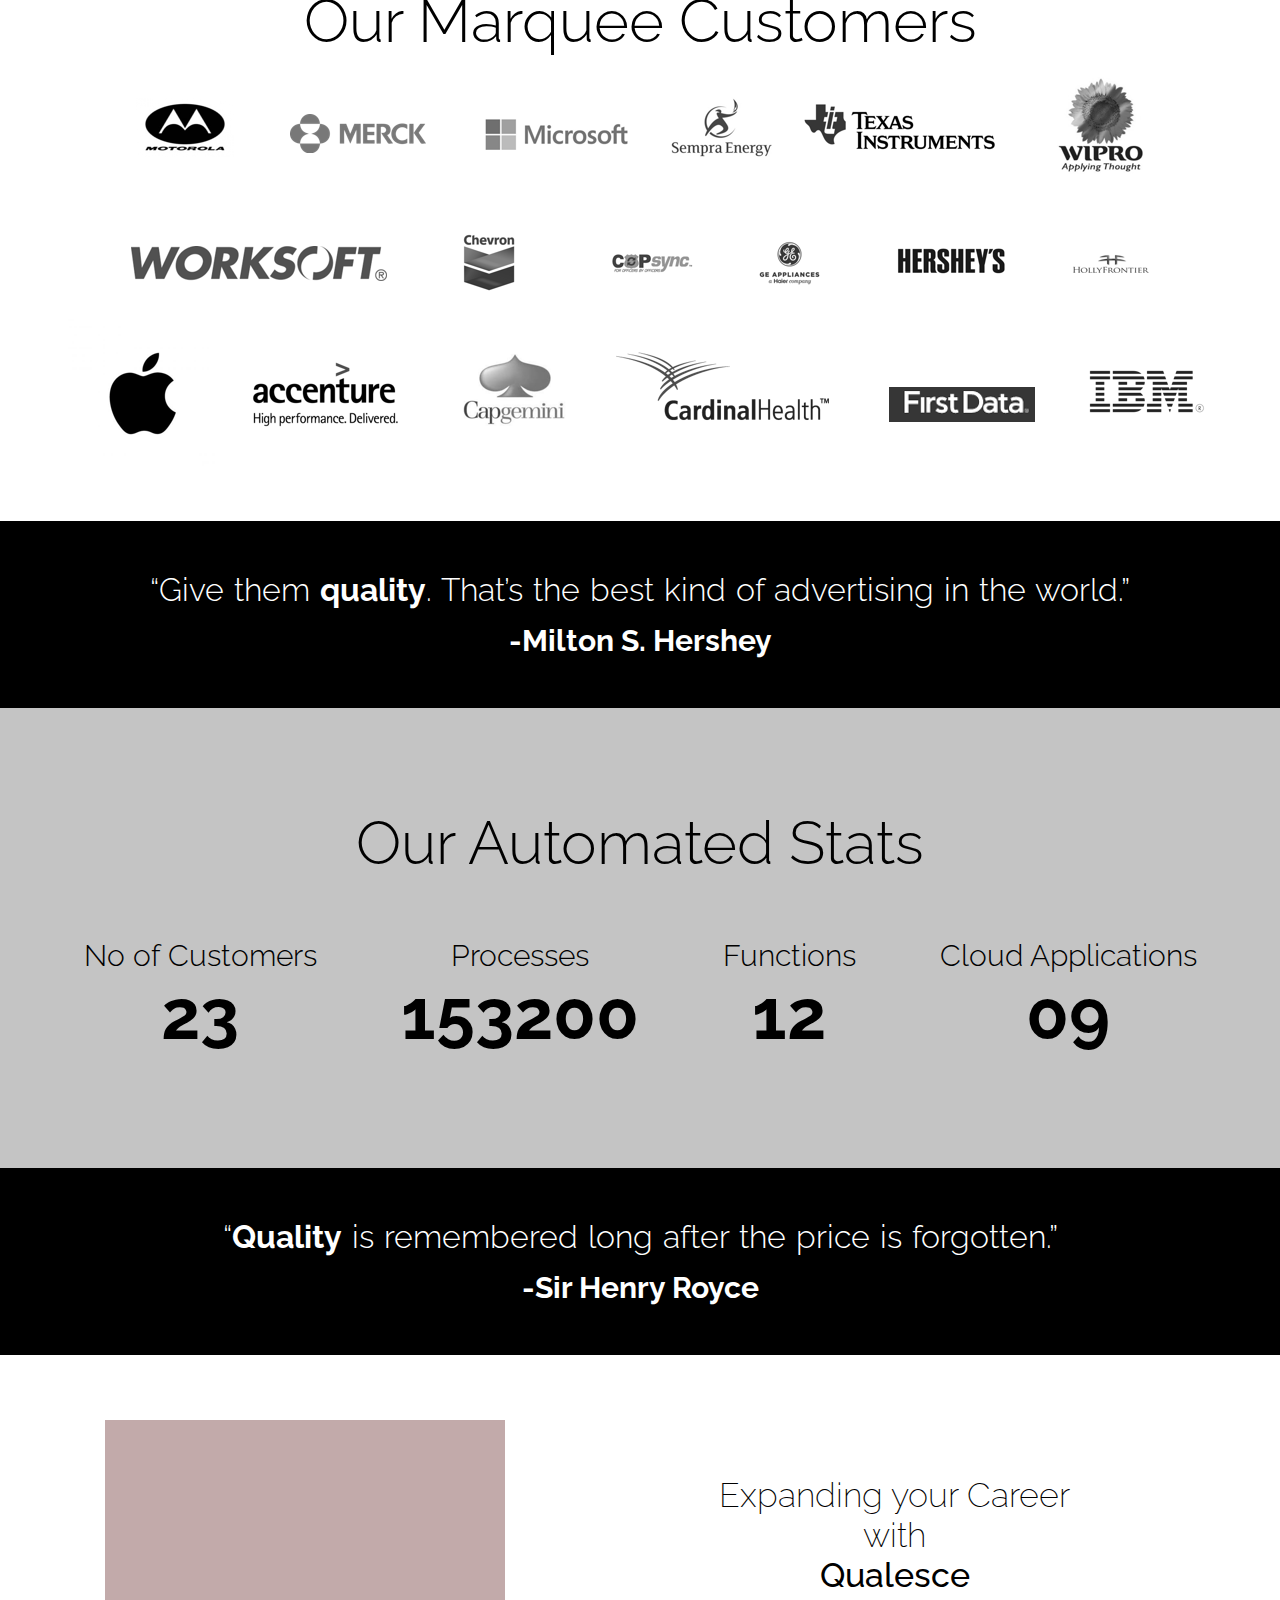
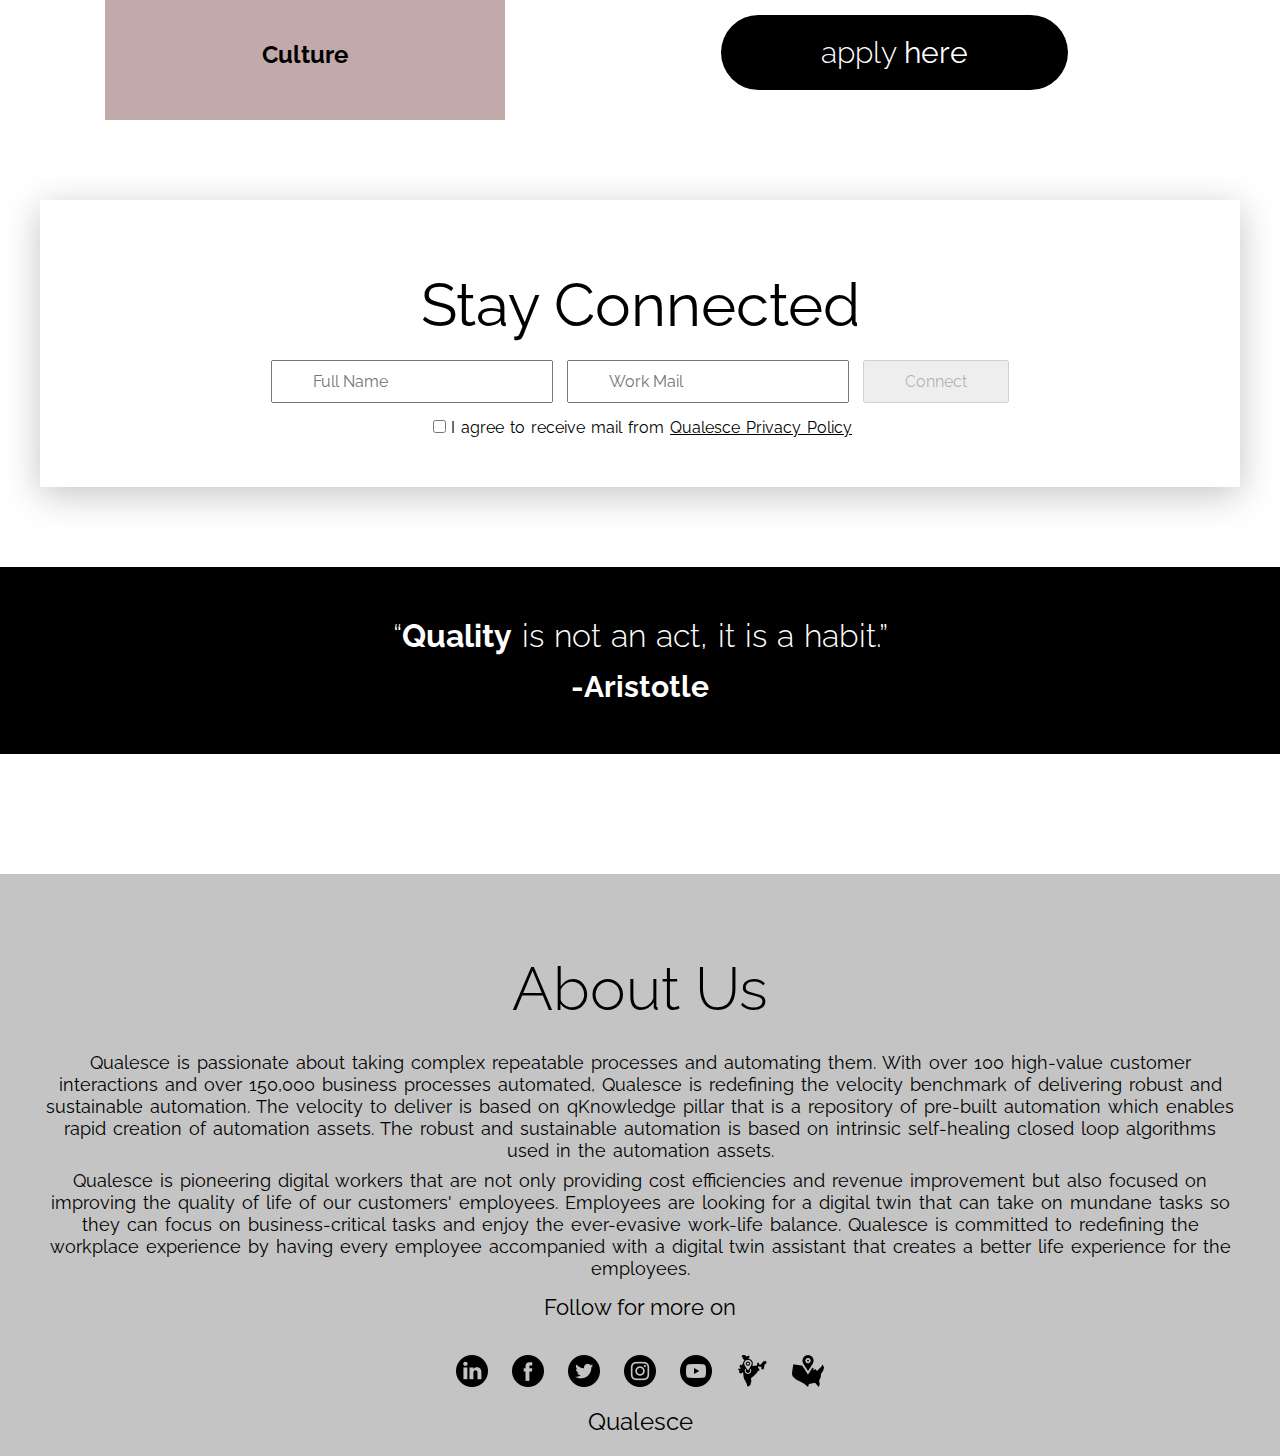
==== commit 800e5027: "Add files via upload" ====
--- a/index.html
+++ b/index.html
@@ -17,12 +17,80 @@
             </ul>
         </div>
     </header>
-        <section id="sectionVideo">
+        <!-- <section id="sectionVideo">
             <div id="sectionVideoAlign">
                 <h2>Video</h2>
                 <p>Click to know more</p>
             </div>
-        </section>
+        </section> -->
+        <section>
+        <div class="slideshow-container">
+
+          <div class="mySlides fade">
+            <!-- <div class="numbertext">1 / 4</div> -->
+            <img src="img/qKnowledge.jpg" style="width:100%" height="600px">
+            <div class="text">QKnowledge</div>
+          </div>
+          
+          <div class="mySlides fade">
+            <!-- <div class="numbertext">2 / 4</div> -->
+            <img src="img/qServices.jpg" style="width:100%" height="600px">
+            <div class="text">QServices</div>
+          </div>
+          
+          <div class="mySlides fade">
+            <!-- <div class="numbertext">3 / 4</div> -->
+            <img src="img/qLabs.jpg" style="width:100%" height="600px">
+            <div class="text">QLabs</div>
+          </div>
+          <div class="mySlides fade">
+              <!-- <div class="numbertext">4 / 4</div> -->
+              <img src="img/qCloud.jpg" style="width:100%" height="600px">
+              <div class="text">QCloud</div>
+            </div>
+          
+          <a class="prev" onclick="plusSlides(-1)">&#10094;</a>
+          <a class="next" onclick="plusSlides(1)">&#10095;</a>
+          
+          </div>
+          <br>
+          
+          <div style="text-align:center">
+            <span class="dot" onclick="currentSlide(1)"></span> 
+            <span class="dot" onclick="currentSlide(2)"></span> 
+            <span class="dot" onclick="currentSlide(3)"></span>
+            <span class="dot" onclick="currentSlide(4)"></span> 
+          </div>
+          
+          <script>
+          var slideIndex = 1;
+          showSlides(slideIndex);
+          
+          function plusSlides(n) {
+            showSlides(slideIndex += n);
+          }
+          
+          function currentSlide(n) {
+            showSlides(slideIndex = n);
+          }
+          
+          function showSlides(n) {
+            var i;
+            var slides = document.getElementsByClassName("mySlides");
+            var dots = document.getElementsByClassName("dot");
+            if (n > slides.length) {slideIndex = 1}    
+            if (n < 1) {slideIndex = slides.length}
+            for (i = 0; i < slides.length; i++) {
+                slides[i].style.display = "none";  
+            }
+            for (i = 0; i < dots.length; i++) {
+                dots[i].className = dots[i].className.replace(" active", "");
+            }
+            slides[slideIndex-1].style.display = "block";  
+            dots[slideIndex-1].className += " active";
+          }
+          </script>
+          </section>
         <section id="sectionQuotes">
           <div id="sectionQuotesAlign">
             <p>“The best way to predict the future is to <strong>create</strong> it.”</p>
--- a/css/style.css
+++ b/css/style.css
@@ -567,4 +567,114 @@
     bottom: 0;
 } */
 
-/* End of Chat Box CSS */+/* End of Chat Box CSS */
+
+
+
+/**/
+
+* {box-sizing: border-box}
+/* body {font-family: Verdana, sans-serif; margin:0} */
+.mySlides {display: none}
+img {vertical-align: middle;}
+
+/* Slideshow container */
+.slideshow-container {
+  max-width: 1000px;
+  position: relative;
+  margin: auto;
+}
+
+/* Next & previous buttons */
+.prev, .next {
+  cursor: pointer;
+  position: absolute;
+  top: 50%;
+  width: auto;
+  padding: 16px;
+  margin-top: -22px;
+  color: white;
+  font-weight: bold;
+  font-size: 18px;
+  transition: 0.6s ease;
+  border-radius: 0 3px 3px 0;
+  user-select: none;
+}
+
+/* Position the "next button" to the right */
+.next {
+  right: 0;
+  border-radius: 3px 0 0 3px;
+}
+
+/* On hover, add a black background color with a little bit see-through */
+.prev:hover, .next:hover {
+  background-color: rgba(0,0,0,0.8);
+}
+
+/* Caption text */
+.text {
+  color: #000;
+  font-size: 45px;
+  padding: 8px 12px;
+  position: absolute;
+  bottom: 280px;
+  width: 100%;
+  text-align: center;
+  font-weight: bold;
+}
+
+/* Number text (1/3 etc) */
+.numbertext {
+  color: #f2f2f2;
+  font-size: 12px;
+  padding: 8px 12px;
+  position: absolute;
+  top: 0;
+}
+
+.fade img {
+    -webkit-filter: grayscale(100%);
+    filter: grayscale(100%);
+}
+
+/* The dots/bullets/indicators */
+.dot {
+  cursor: pointer;
+  height: 15px;
+  width: 15px;
+  margin: 0 2px;
+  background-color: #bbb;
+  border-radius: 50%;
+  display: inline-block;
+  transition: background-color 0.6s ease;
+}
+
+.active, .dot:hover {
+  background-color: #717171;
+}
+
+/* Fading animation */
+.fade {
+  -webkit-animation-name: fade;
+  -webkit-animation-duration: 1.5s;
+  animation-name: fade;
+  animation-duration: 1.5s;
+}
+
+@-webkit-keyframes fade {
+  from {opacity: .4} 
+  to {opacity: 1}
+}
+
+@keyframes fade {
+  from {opacity: .4} 
+  to {opacity: 1}
+}
+
+/* On smaller screens, decrease text size */
+@media only screen and (max-width: 300px) {
+  .prev, .next,.text {font-size: 11px}
+}
+
+/**/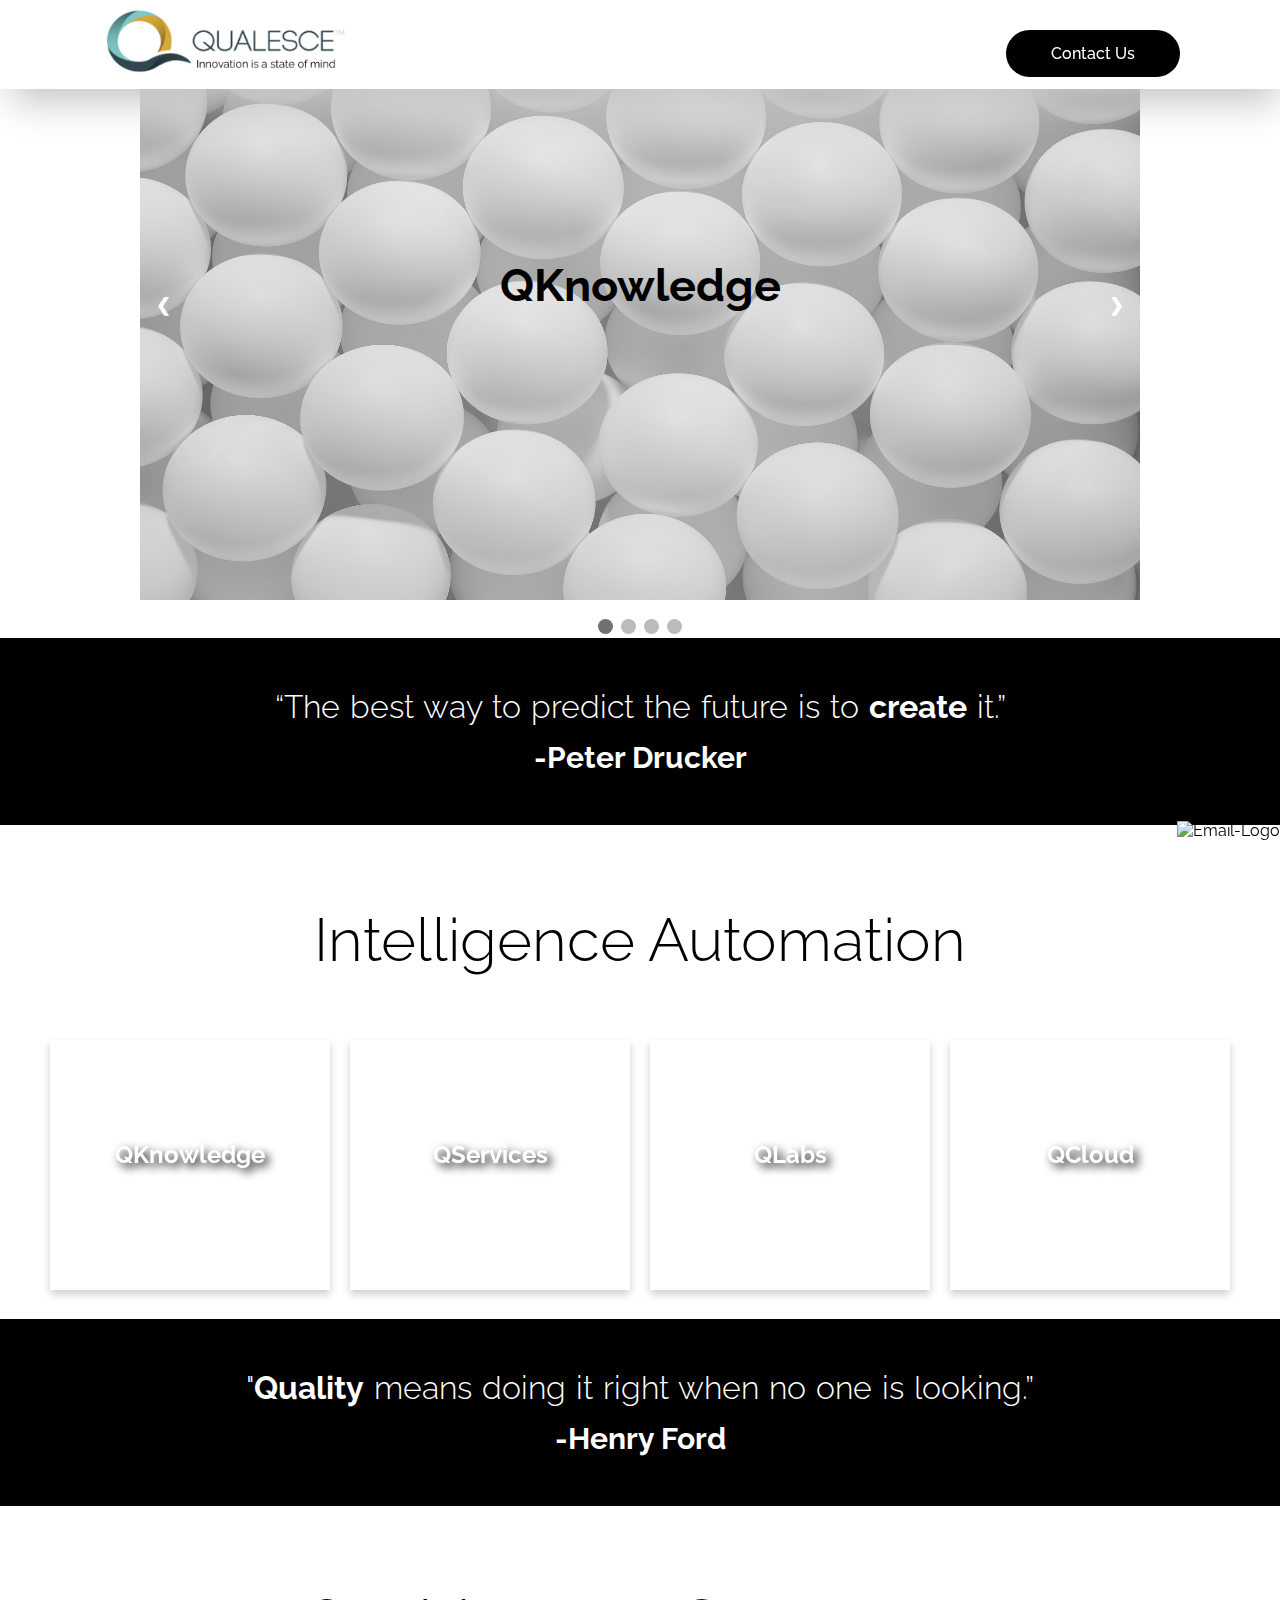
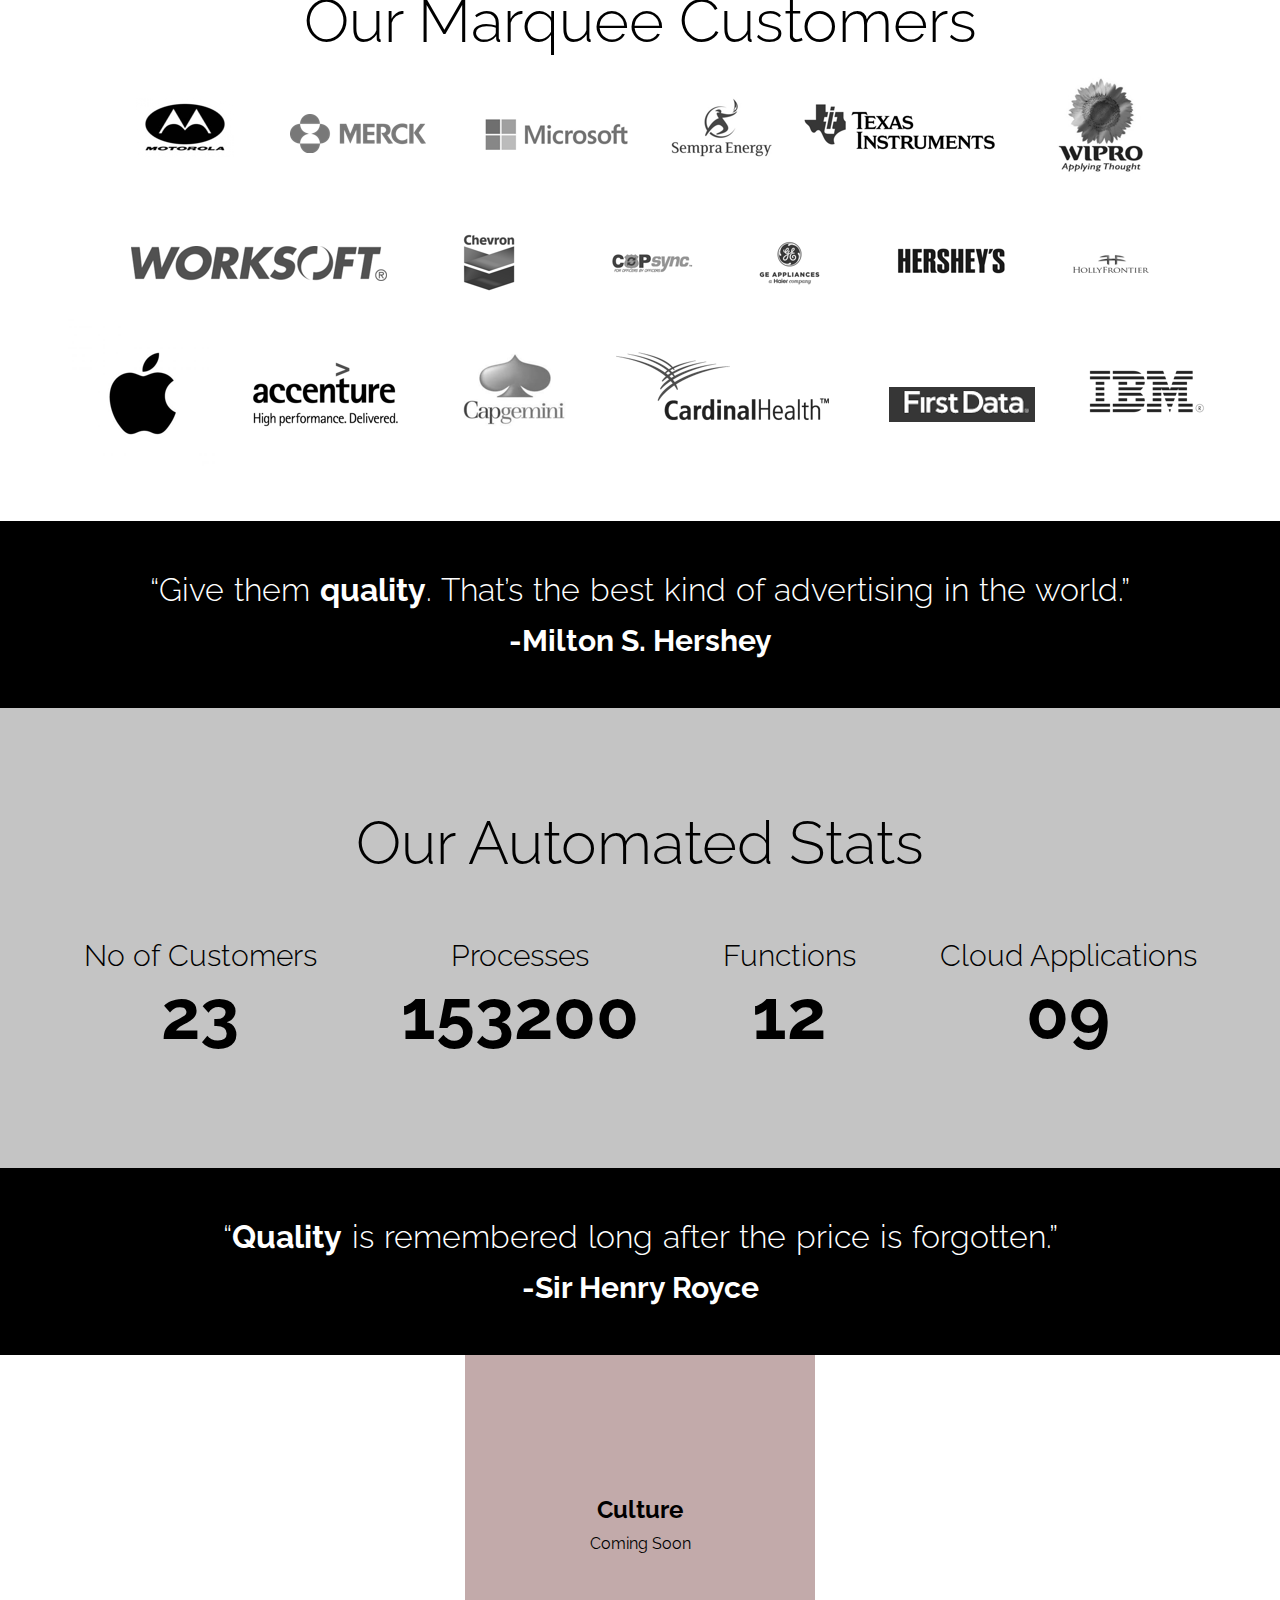
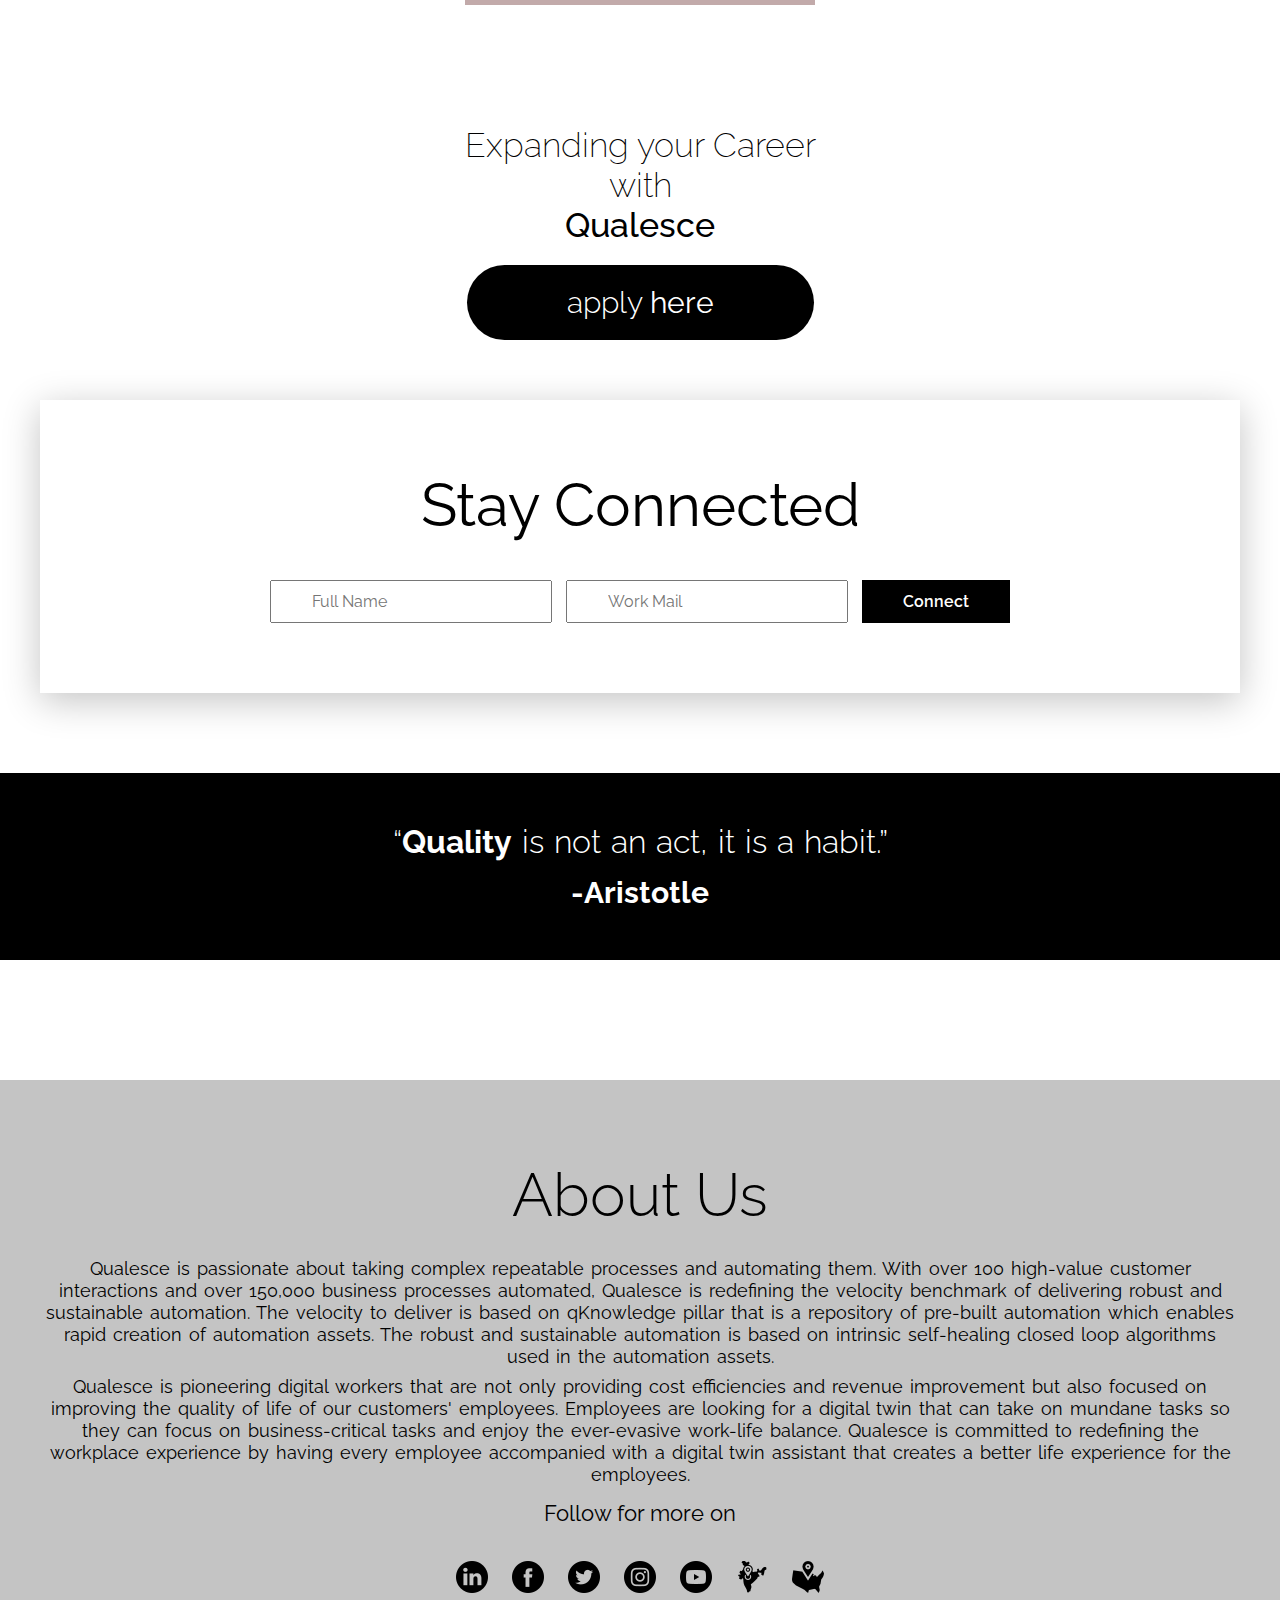
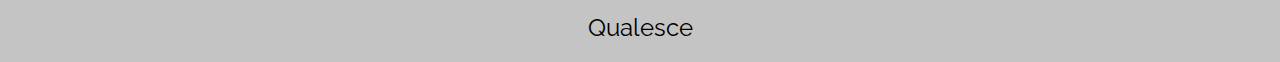
==== commit 32ea5812: "Add files via upload" ====
--- a/index.html
+++ b/index.html
@@ -106,48 +106,48 @@
             <div id="flipBlock">
                 <div class="flip-card" id="FlipCards">
                   <div class="flip-card-inner">
-                    <div class="flip-card-front">
+                    <div class="flip-card-front qKnowledgeFrontImage">
                       <h2>QKnowledge</h2>
                     </div>
                     <div class="flip-card-back">
-                      <h1>Content</h1> 
-                      <p>Lorem Ipsum Lorem Ipsum Lorem Ipsum</p> 
+                      <h1>qKnowledge</h1> 
+                      <p>A library of prebuilt automation that is easy to adapt using embedded metadata.</p> 
                     </div>
                   </div>
                 </div>
                 
                 <div class="flip-card" id="FlipCards">
                     <div class="flip-card-inner">
-                      <div class="flip-card-front">
+                      <div class="flip-card-front qServiceFrontImage">
                         <h2>QServices</h2>
                       </div>
                       <div class="flip-card-back">
-                        <h1>Content</h1> 
-                      <p>Lorem Ipsum Lorem Ipsum Lorem Ipsum</p>
+                        <h1>qService</h1> 
+                      <p>On-demand resource strategy: T&M (Time and Material) or outcome based.</p>
                       </div>
                     </div>
                   </div>
                 
                   <div class="flip-card" id="FlipCards">
                     <div class="flip-card-inner">
-                      <div class="flip-card-front">
+                      <div class="flip-card-front qLabsFrontImage">
                         <h2>QLabs</h2>
                       </div>
                       <div class="flip-card-back">
-                        <h1>Content</h1> 
-                      <p>Lorem Ipsum Lorem Ipsum Lorem Ipsum</p>
+                        <h1>qLabs</h1> 
+                      <p>Vertically focused automation applying low-code to no-code.</p>
                       </div>
                     </div>
                   </div>
                 
                   <div class="flip-card" id="FlipCards">
                     <div class="flip-card-inner">
-                      <div class="flip-card-front">
+                      <div class="flip-card-front qCloudFrontImage">
                         <h2>QCloud</h2>
                       </div>
                       <div class="flip-card-back">
-                        <h1>Content</h1> 
-                      <p>Lorem Ipsum Lorem Ipsum Lorem Ipsum</p>
+                        <h1>qCloud</h1> 
+                      <p>Digital workers doing data driven transformation via ETL (Export Transform Load) automation.</p>
                       </div>
                     </div>
                   </div>
@@ -216,22 +216,25 @@
               </div>
             </div>
         </section>
+        <script src="js/main.js"></script>
         <section id="sectionQuotes">
           <div id="sectionQuotesAlign">
             <p>“<strong>Quality</strong> is remembered long after the price is forgotten.”</p>
             <h2>-Sir Henry Royce</h2>
           </div>
         </section>
-        <script src="js/main.js"></script>
-        <section>
-          <div id="sectionCulture">
-              <h2>Culture</h2>
-          </div>
-          <div id="sectionCareer">
-              <h2 class="firstH2">Expanding your Career</h2>
-              <h2 class="secondH2">with</h2>
-              <h2 class="ThirdH2">Qualesce</h2>
-              <a href="" target="">apply <strong>here</strong></a>
+        <section id="sectionCultureCareer">
+          <div id="sectionCultureAlign">
+              <div id="sectionCulture">
+                  <h2>Culture</h2>
+                  <p>Coming Soon</p>
+              </div>
+              <div id="sectionCareer">
+                  <h2 class="firstH2">Expanding your Career</h2>
+                  <h2 class="secondH2">with</h2>
+                  <h2 class="ThirdH2">Qualesce</h2>
+                  <a href="" target="">apply <strong>here</strong></a>
+              </div>
           </div>
       </section>
       <section class="stayConnected-Container">
@@ -239,12 +242,13 @@
             <h2>Stay Connected</h2>
             <input type="text" placeholder="Full Name" required>
             <input type="text" placeholder="Work Mail" required>
-            <input type="submit" id="enable_button" value="Connect" disabled>
-            <div id="policy">
+            <!-- <input type="submit" id="enable_button" value="Connect" disabled> -->
+            <button>Connect</button>
+            <!-- <div id="policy">
                 <p><input type="checkbox" onclick="enablepolicy(this)" required>I agree to receive mail from <a href="qualesceprivacypolicy.html" target="_blank" class="qualescePolicy">
                     Qualesce Privacy Policy
                 </a></p>
-            </div>
+            </div> -->
         </div>
     </section>
     <script src="js/enabledisable.js"></script>
@@ -263,11 +267,10 @@
         </section>
 
         <!-- Start Commenting Chat Bot Section -->
-        <!-- <section>
-          <a class="chatboxLogo" href="https://tawk.to/chat/61930d556885f60a50bbf27e/default" target="
-                    _blank"><img src="img/tawk-logo.png" alt="twak-logo" /></a>
-        </section> -->
-        <!-- Close Comment on Chat Bot Section -->
+        <section>
+          <a class="chatboxLogo" href="#sectionStayConnected"><img src="img/email (1).png" alt="Email-Logo" /></a>
+        </section>
+        <!-- Close Comment on Chat Bot Section-->
         
         <footer>
             <div id="sectionFooter">
--- a/css/style.css
+++ b/css/style.css
@@ -19,7 +19,7 @@
 #sectionBannersAlign, 
 #sectionOurpartnersAlign, 
 #sectionFunctionAutomatedAlign, 
-#sectionCareerAlign, 
+#sectionCultureAlign, 
 #sectionStayConnected, 
 #sectionAboutUsAlign, 
 #sectionFooter {
@@ -296,6 +296,29 @@
     color: black;
   }
 
+  .flip-card-front h2 {
+      font-weight: bold !important;
+      color: #fff;
+      text-shadow: 4px 4px 10px #000;
+  }
+
+.qKnowledgeFrontImage {
+      background: url('../img/qKnowledge1.jpg') no-repeat;
+      background-size: 280px 250px;
+ }
+ .qServiceFrontImage {
+     background: url('../img/qServices1.jpg') no-repeat;
+     background-size: 280px 250px;
+ }
+ .qLabsFrontImage {
+    background: url('../img/qLabs1.jpg') no-repeat;
+    background-size: 280px 250px;
+}
+.qCloudFrontImage {
+    background: url('../img/qCloud1.jpg') no-repeat;
+    background-size: 280px 250px;
+}
+
   /* Changing the font weight*/
 
   .flip-card-front h2 {
@@ -410,22 +433,20 @@
 }
 
 /* Start of Culture and Career CSS */
-#sectionCulture, #sectionCareer {
+#sectionCultureCareer div {
     display: inline-block;
-    margin: 0 105px;
-    text-align: center;
+    margin: 0 100px;
 }
 #sectionCulture {
-    background-color: #C2AAAA;
-    width: 400px;
-    height: 300px;
+    background-color: #c2aaaa;
+    width: 350px;
+    height: 250px;
 }
 #sectionCulture h2 {
-    margin: 220px 0 0 0;
-}
-#sectionCareer h2 {
-    font-size: 34px;
-    font-weight: 200;
+    margin: 140px 0 0 0;
+}
+#sectionCulture p {
+    padding: 10px 0 0 0;
 }
 #sectionCareer .firstH2 {
     margin: 120px 0 0 0;
@@ -433,6 +454,10 @@
 #sectionCareer .ThirdH2 {
     font-weight: 500;
     margin: 0 0 40px 0;
+}
+#sectionCareer h2 {
+font-size: 34px;
+font-weight: 200;
 }
 #sectionCareer a {
     background-color: #000;
@@ -473,8 +498,8 @@
 #sectionStayConnected #enable_button {
     cursor: not-allowed;
 }
-/*
-#sectionStayConnected .button {
+
+#sectionStayConnected button {
     margin: 20px 5px;
     padding: 11px 40px;
     background-color: #000;
@@ -485,13 +510,13 @@
     cursor: pointer;
     transition: color 1.5s ease-out;
 }
-#sectionStayConnected .button:hover {
+#sectionStayConnected button:hover {
     background-color: #fff;
     color: #000;
     border: 1px solid black;
     transition: color 1.5s ease-out;
-}*/
-#policy {
+}
+/* #policy {
     margin: 15px 0 0 0;
 }
 #sectionStayConnected #policy p {
@@ -499,7 +524,7 @@
 }
 #sectionStayConnected #policy a.qualescePolicy {
     text-decoration: underline;
-}
+} */
 /* End of Stay Connected CSS */
 
 /* Start of About Us CSS */
@@ -556,16 +581,18 @@
 
 /* Start of Chat box CSS */
 
-/* a.chatboxLogo img {
-    border: 5px solid green;
-    border-radius: 50%;
+a.chatboxLogo img {
+    /* border: 5px solid green;
+    border-radius: 50%; */
     width: 75px;
 }
 a.chatboxLogo {
     right: 0;
     position: fixed;
-    bottom: 0;
-} */
+    bottom: 60px;
+    /* margin-bottom: 100px; */
+    /* z-index: 1; */
+}
 
 /* End of Chat Box CSS */
 
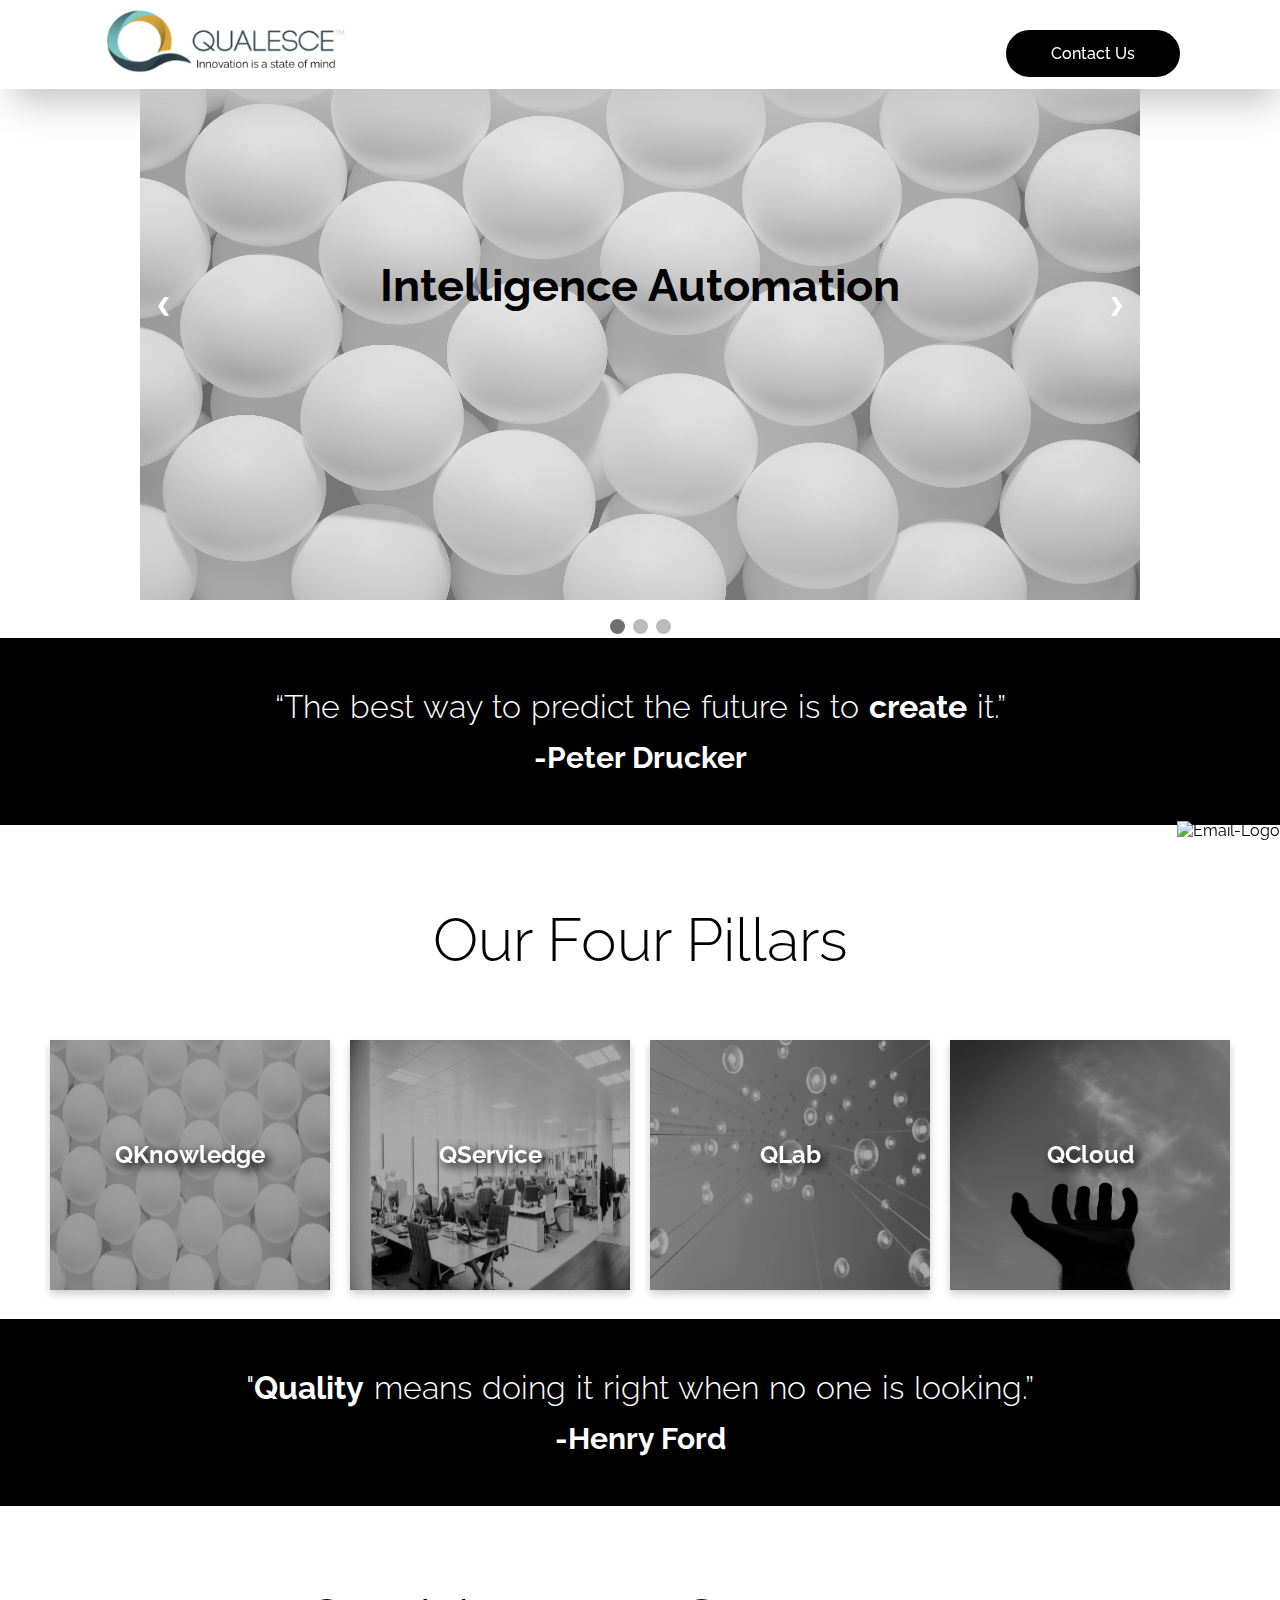
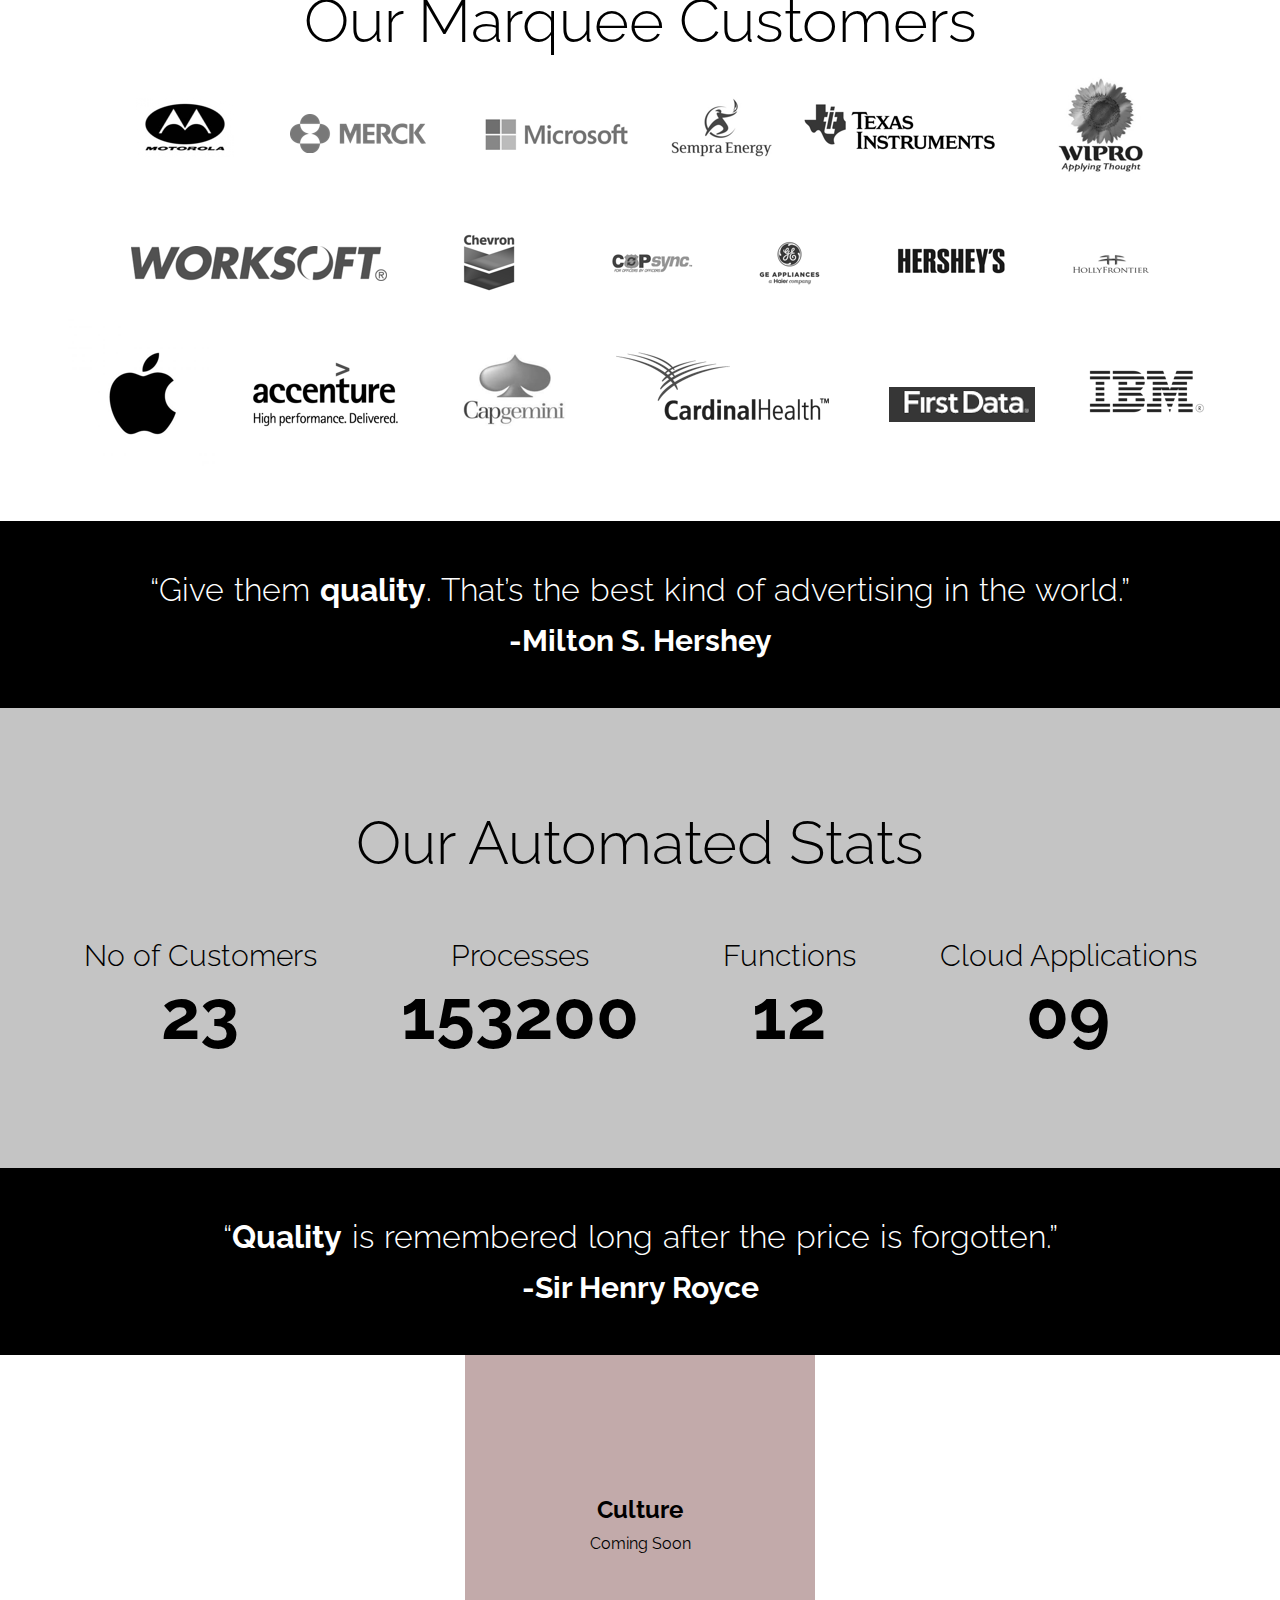
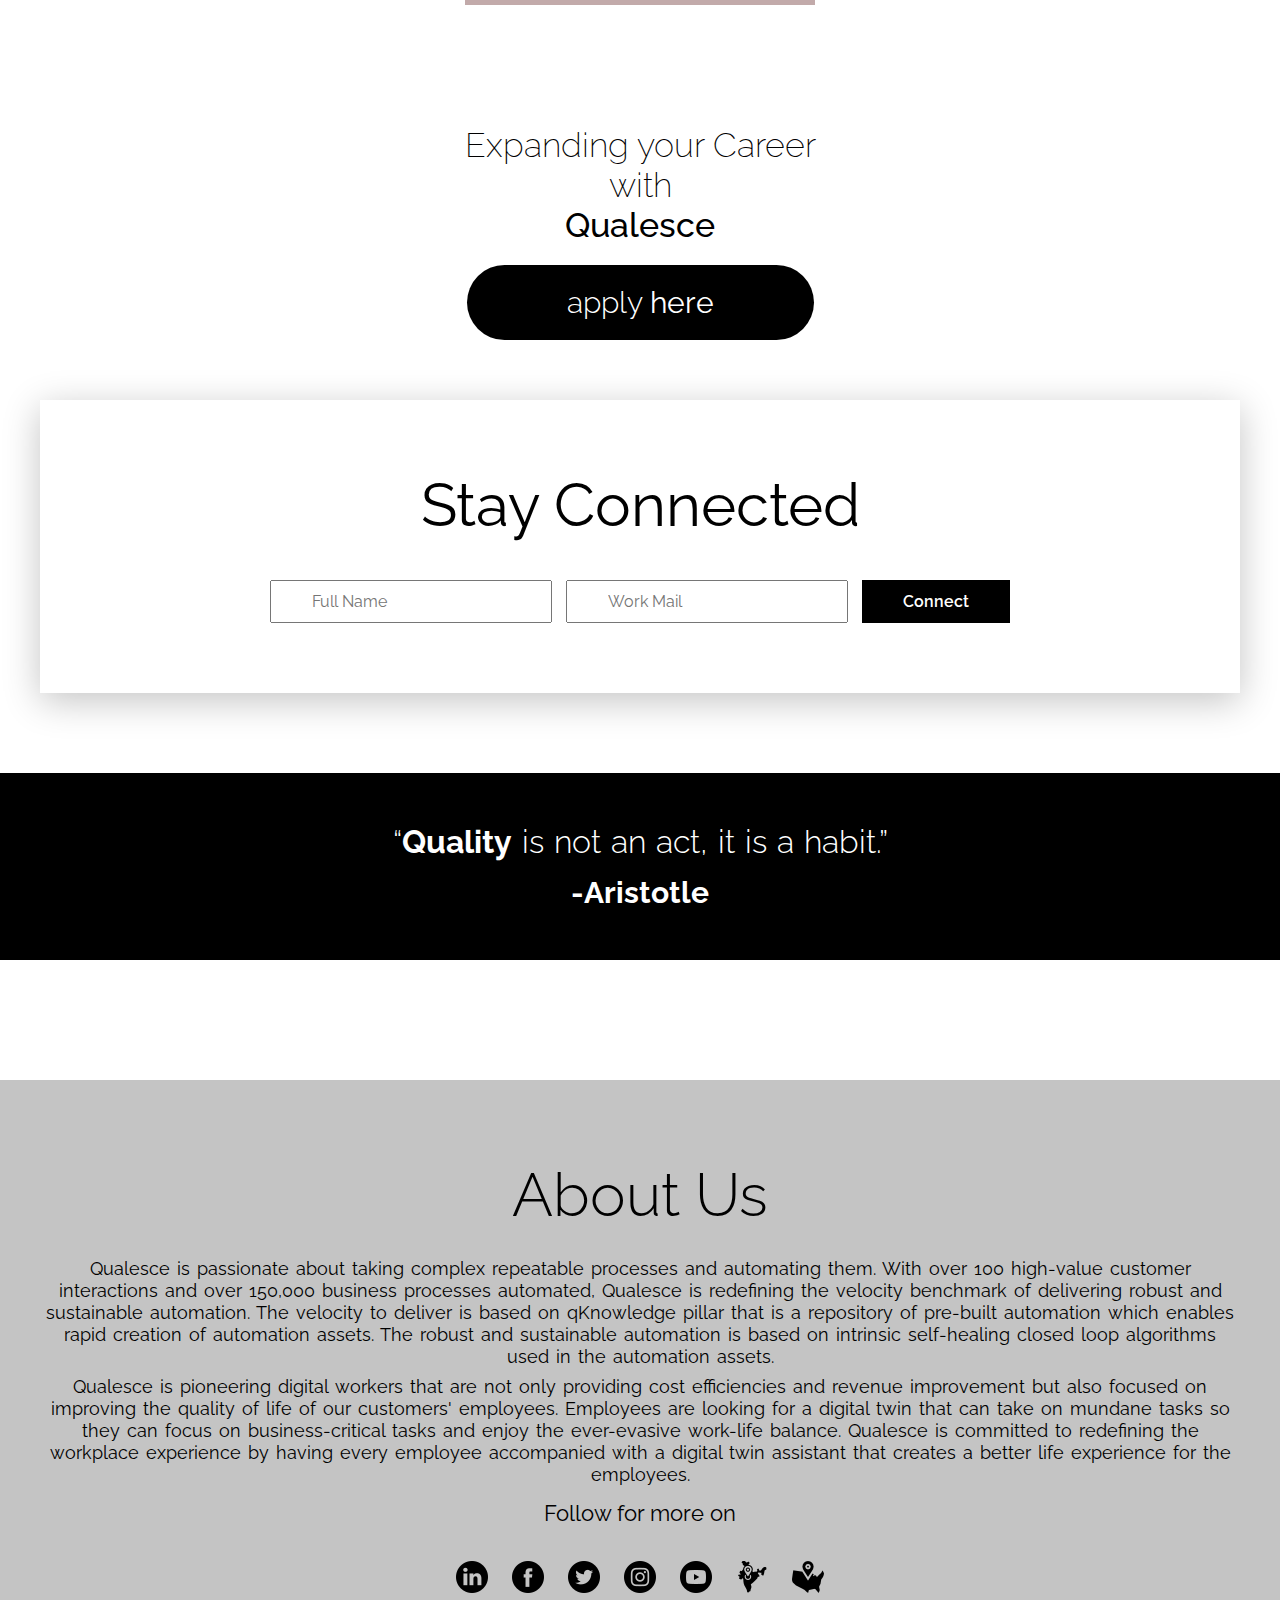
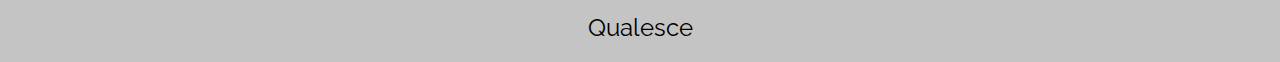
==== commit ef87287c: "Add files via upload" ====
--- a/index.html
+++ b/index.html
@@ -1,6 +1,7 @@
 <!DOCTYPE html>
 <html>
     <head>
+        <title>Qualesce-WebDev-1.0</title>
         <meta charset="utf-8">
         <meta name="viewport" content="width=device-width, initial-scale=1.0">
         <link rel="stylesheet" href="css/style.css" type="text/css"/>
@@ -23,31 +24,31 @@
                 <p>Click to know more</p>
             </div>
         </section> -->
-        <section>
+        <section id="bannerSection">
         <div class="slideshow-container">
 
           <div class="mySlides fade">
             <!-- <div class="numbertext">1 / 4</div> -->
-            <img src="img/qKnowledge.jpg" style="width:100%" height="600px">
-            <div class="text">QKnowledge</div>
+            <img src="img/qKnowledge.jpg" alt="Intelligence Automation Logo" id="bannerImage" style="width:100%" height="600px">
+            <div class="text">Intelligence Automation</div>
           </div>
           
           <div class="mySlides fade">
             <!-- <div class="numbertext">2 / 4</div> -->
-            <img src="img/qServices.jpg" style="width:100%" height="600px">
-            <div class="text">QServices</div>
+            <img src="img/qServices.jpg" alt="Worksoft Logo" id="bannerImage" style="width:100%" height="600px">
+            <div class="text">Worksoft</div>
           </div>
           
           <div class="mySlides fade">
             <!-- <div class="numbertext">3 / 4</div> -->
-            <img src="img/qLabs.jpg" style="width:100%" height="600px">
-            <div class="text">QLabs</div>
-          </div>
-          <div class="mySlides fade">
-              <!-- <div class="numbertext">4 / 4</div> -->
+            <img src="img/esg.svg" alt="ESG Logo" id="bannerImage" style="width:100%" height="600px">
+            <div class="text">Environmental, social and corporate governance</div>
+          </div>
+          <!-- <div class="mySlides fade">
+              <div class="numbertext">4 / 4</div>
               <img src="img/qCloud.jpg" style="width:100%" height="600px">
               <div class="text">QCloud</div>
-            </div>
+            </div> -->
           
           <a class="prev" onclick="plusSlides(-1)">&#10094;</a>
           <a class="next" onclick="plusSlides(1)">&#10095;</a>
@@ -59,7 +60,7 @@
             <span class="dot" onclick="currentSlide(1)"></span> 
             <span class="dot" onclick="currentSlide(2)"></span> 
             <span class="dot" onclick="currentSlide(3)"></span>
-            <span class="dot" onclick="currentSlide(4)"></span> 
+            <!-- <span class="dot" onclick="currentSlide(4)"></span>  -->
           </div>
           
           <script>
@@ -99,7 +100,7 @@
         </section>
         <section id="sectionOurpartners">
           <div id="sectionOurpartnersAlign">
-              <h2>Intelligence Automation</h2>
+              <h2>Our Four Pillars</h2>
           </div>
           </section>
         <section id="sectionFlipCards">
@@ -110,7 +111,7 @@
                       <h2>QKnowledge</h2>
                     </div>
                     <div class="flip-card-back">
-                      <h1>qKnowledge</h1> 
+                      <h1>QKnowledge</h1> 
                       <p>A library of prebuilt automation that is easy to adapt using embedded metadata.</p> 
                     </div>
                   </div>
@@ -119,10 +120,10 @@
                 <div class="flip-card" id="FlipCards">
                     <div class="flip-card-inner">
                       <div class="flip-card-front qServiceFrontImage">
-                        <h2>QServices</h2>
+                        <h2>QService</h2>
                       </div>
                       <div class="flip-card-back">
-                        <h1>qService</h1> 
+                        <h1>QService</h1> 
                       <p>On-demand resource strategy: T&M (Time and Material) or outcome based.</p>
                       </div>
                     </div>
@@ -131,10 +132,10 @@
                   <div class="flip-card" id="FlipCards">
                     <div class="flip-card-inner">
                       <div class="flip-card-front qLabsFrontImage">
-                        <h2>QLabs</h2>
+                        <h2>QLab</h2>
                       </div>
                       <div class="flip-card-back">
-                        <h1>qLabs</h1> 
+                        <h1>QLab</h1> 
                       <p>Vertically focused automation applying low-code to no-code.</p>
                       </div>
                     </div>
@@ -146,7 +147,7 @@
                         <h2>QCloud</h2>
                       </div>
                       <div class="flip-card-back">
-                        <h1>qCloud</h1> 
+                        <h1>QCloud</h1> 
                       <p>Digital workers doing data driven transformation via ETL (Export Transform Load) automation.</p>
                       </div>
                     </div>
@@ -204,7 +205,7 @@
                           <div class="num" data-goal="102">23</div>
                       </li>
                       <li>Processes
-                          <div class="num" data-goal="153329">153200</div>
+                          <div class="num" data-goal="153333">153200</div>
                       </li>
                       <li>Functions
                           <div class="num" data-goal="35">12</div>
@@ -237,6 +238,7 @@
               </div>
           </div>
       </section>
+      <div  id="stayConnectedSection"></div>
       <section class="stayConnected-Container">
         <div id="sectionStayConnected">
             <h2>Stay Connected</h2>
@@ -262,13 +264,13 @@
             <div id="sectionAboutUsAlign">
                 <h2>About Us</h2>
                 <p>Qualesce is passionate about taking complex repeatable processes and automating them.  With over 100 high-value customer interactions and over 150,000 business processes automated, Qualesce is redefining the velocity benchmark of delivering robust and sustainable automation.  The velocity to deliver is based on qKnowledge pillar that is a repository of pre-built automation which enables rapid creation of automation assets.  The robust and sustainable automation is based on intrinsic self-healing closed loop algorithms used in the automation assets.</p>
-                <p>Qualesce is pioneering digital workers that are not only providing cost efficiencies and revenue improvement but also focused on improving the quality of life of our customers' employees.  Employees are looking for a digital twin that can take on mundane tasks so they can focus on business-critical tasks and enjoy the ever-evasive work-life balance.  Qualesce is committed to redefining the workplace experience by having every employee accompanied with a digital twin assistant that creates a better life experience for the employees.</p>
+                <p class="secondSetence">Qualesce is pioneering digital workers that are not only providing cost efficiencies and revenue improvement but also focused on improving the quality of life of our customers' employees.  Employees are looking for a digital twin that can take on mundane tasks so they can focus on business-critical tasks and enjoy the ever-evasive work-life balance.  Qualesce is committed to redefining the workplace experience by having every employee accompanied with a digital twin assistant that creates a better life experience for the employees.</p>
               </div>
         </section>
 
         <!-- Start Commenting Chat Bot Section -->
         <section>
-          <a class="chatboxLogo" href="#sectionStayConnected"><img src="img/email (1).png" alt="Email-Logo" /></a>
+          <a class="chatboxLogo" href="#stayConnectedSection"><img src="img/mail-envelop.svg" alt="Email-Logo" /></a>
         </section>
         <!-- Close Comment on Chat Bot Section-->
         
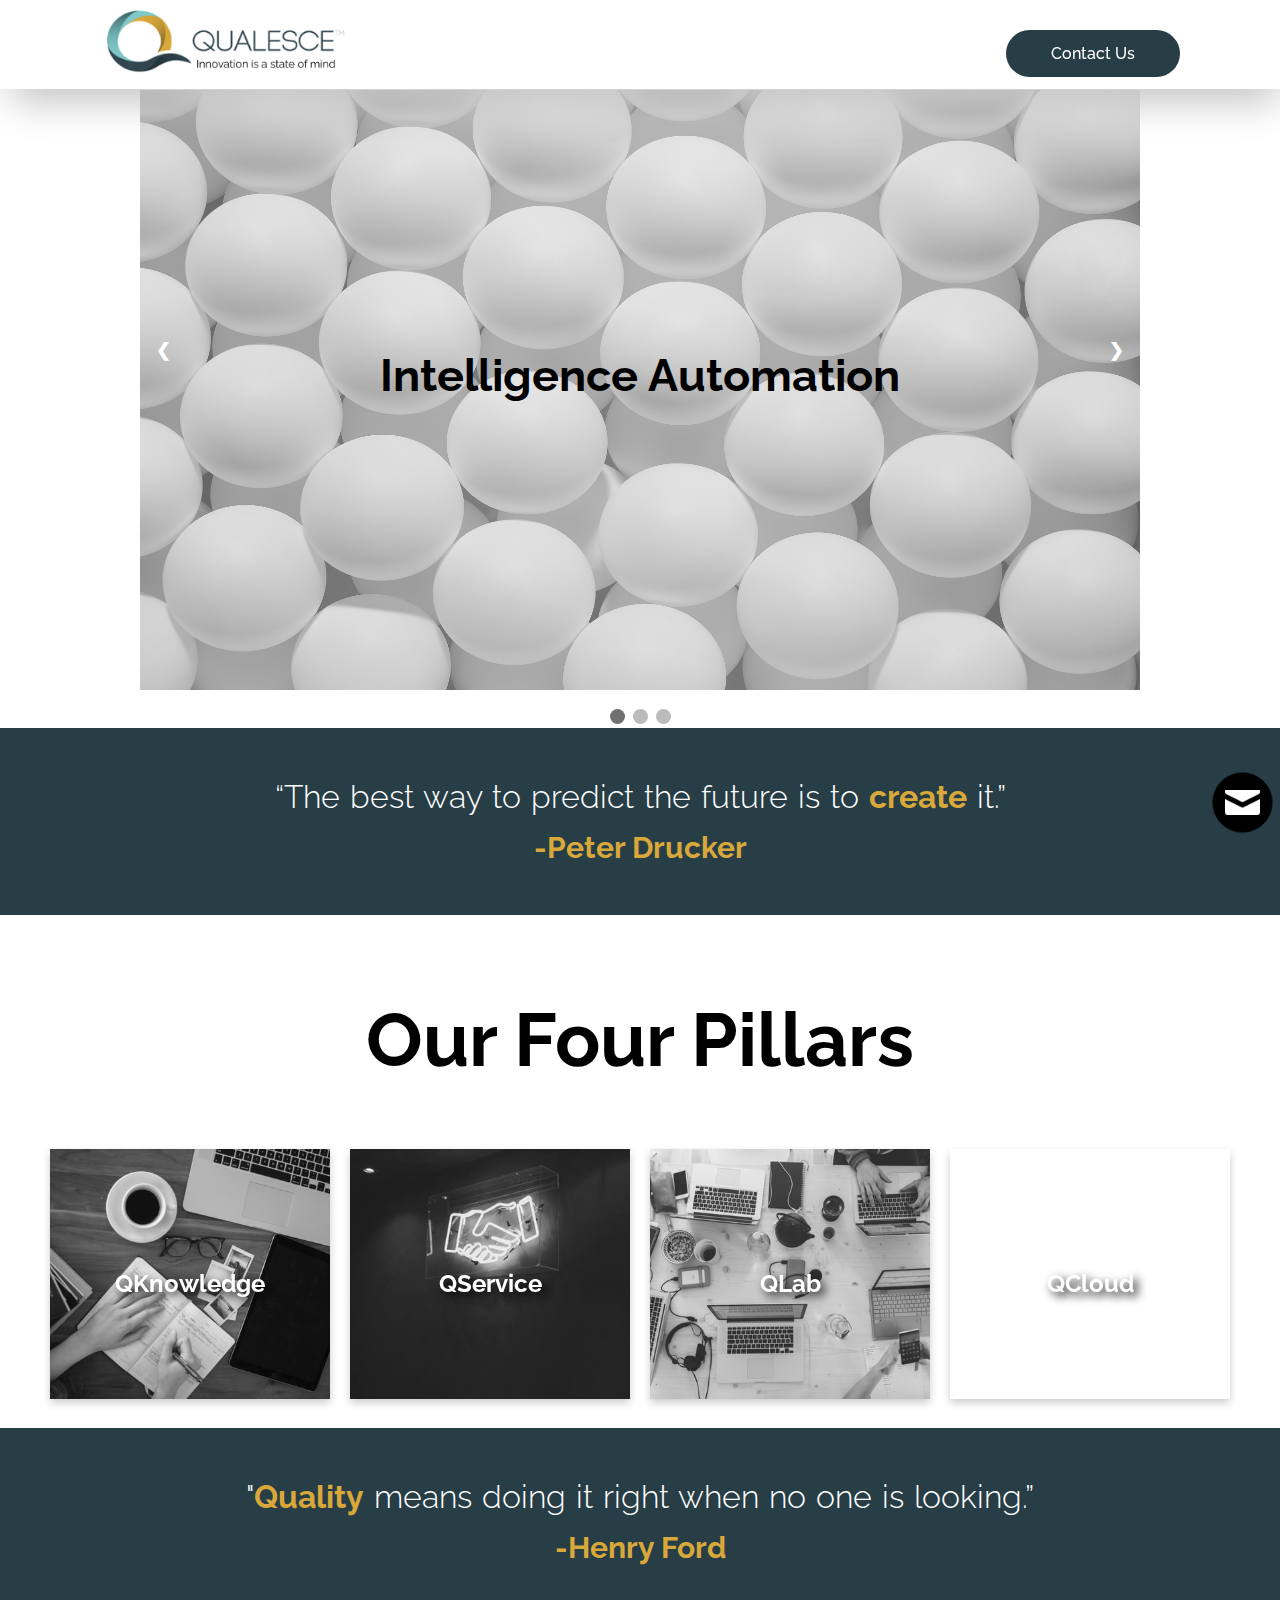
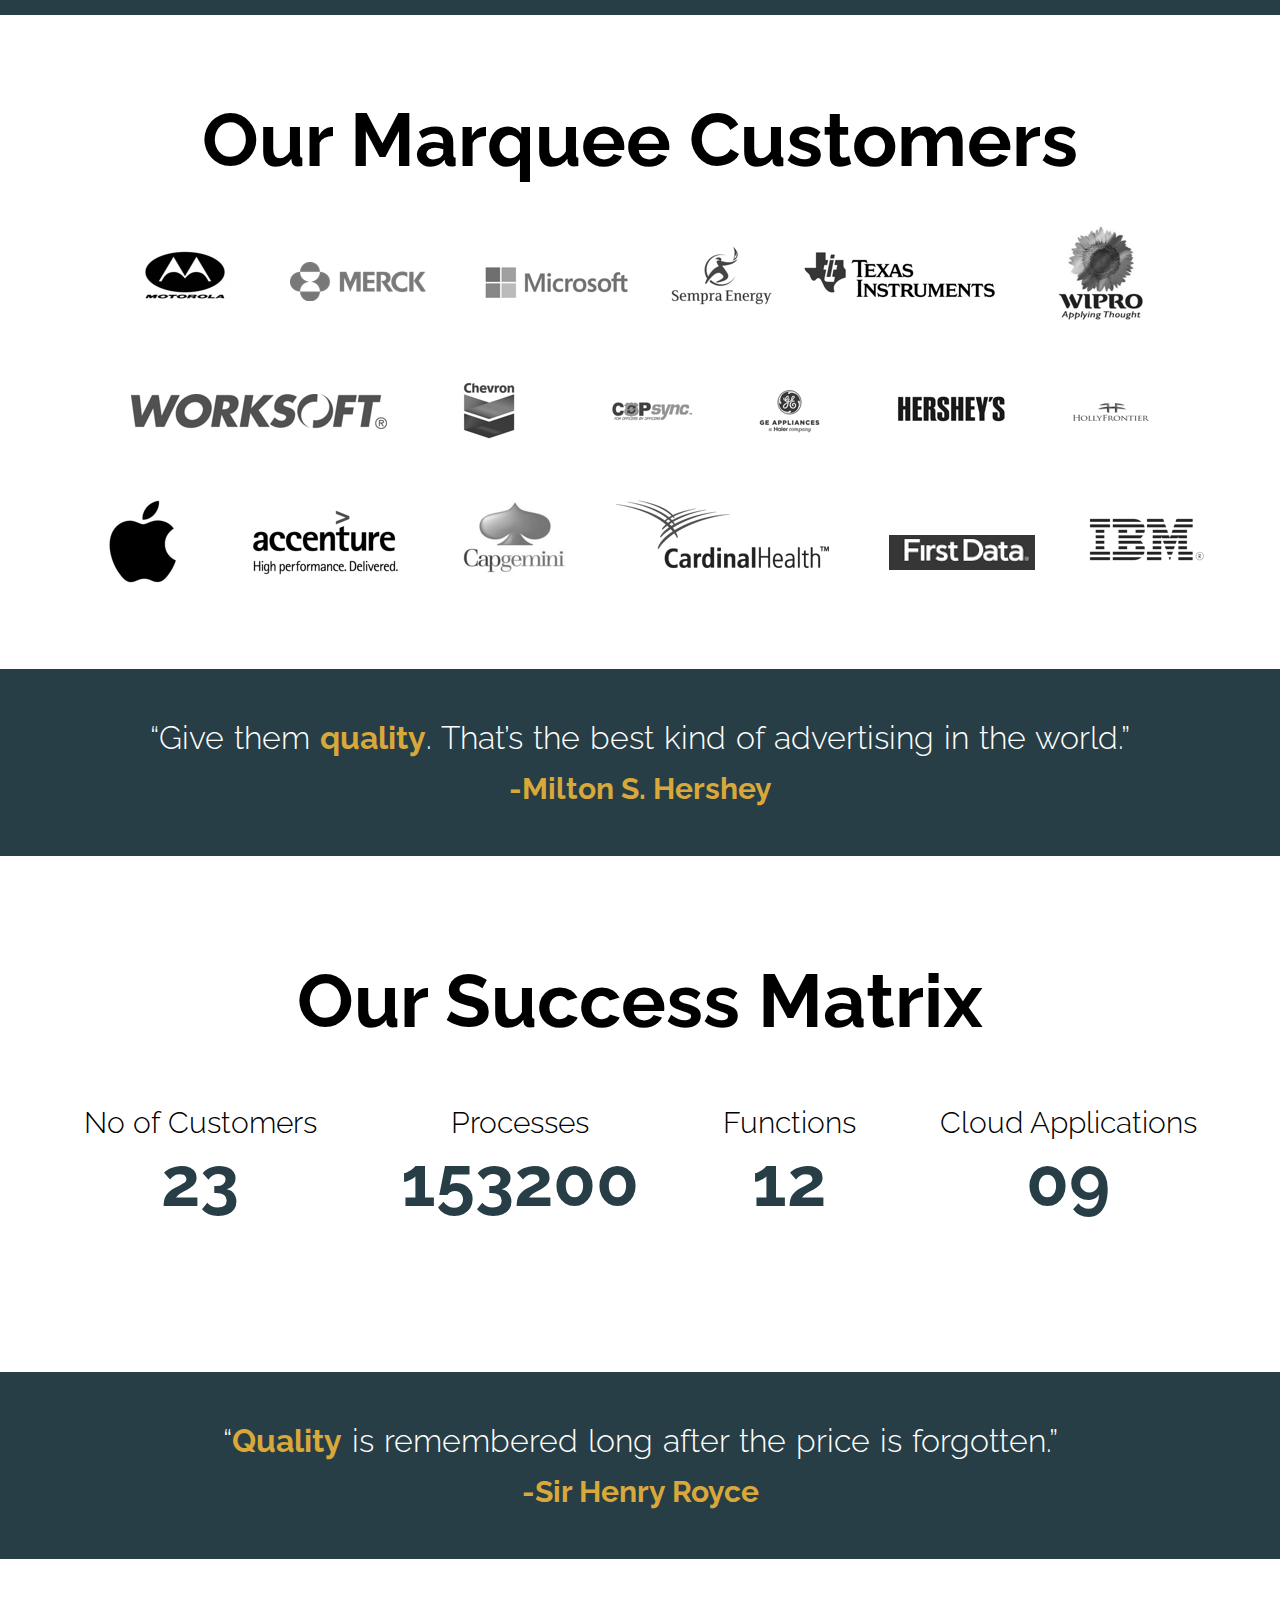
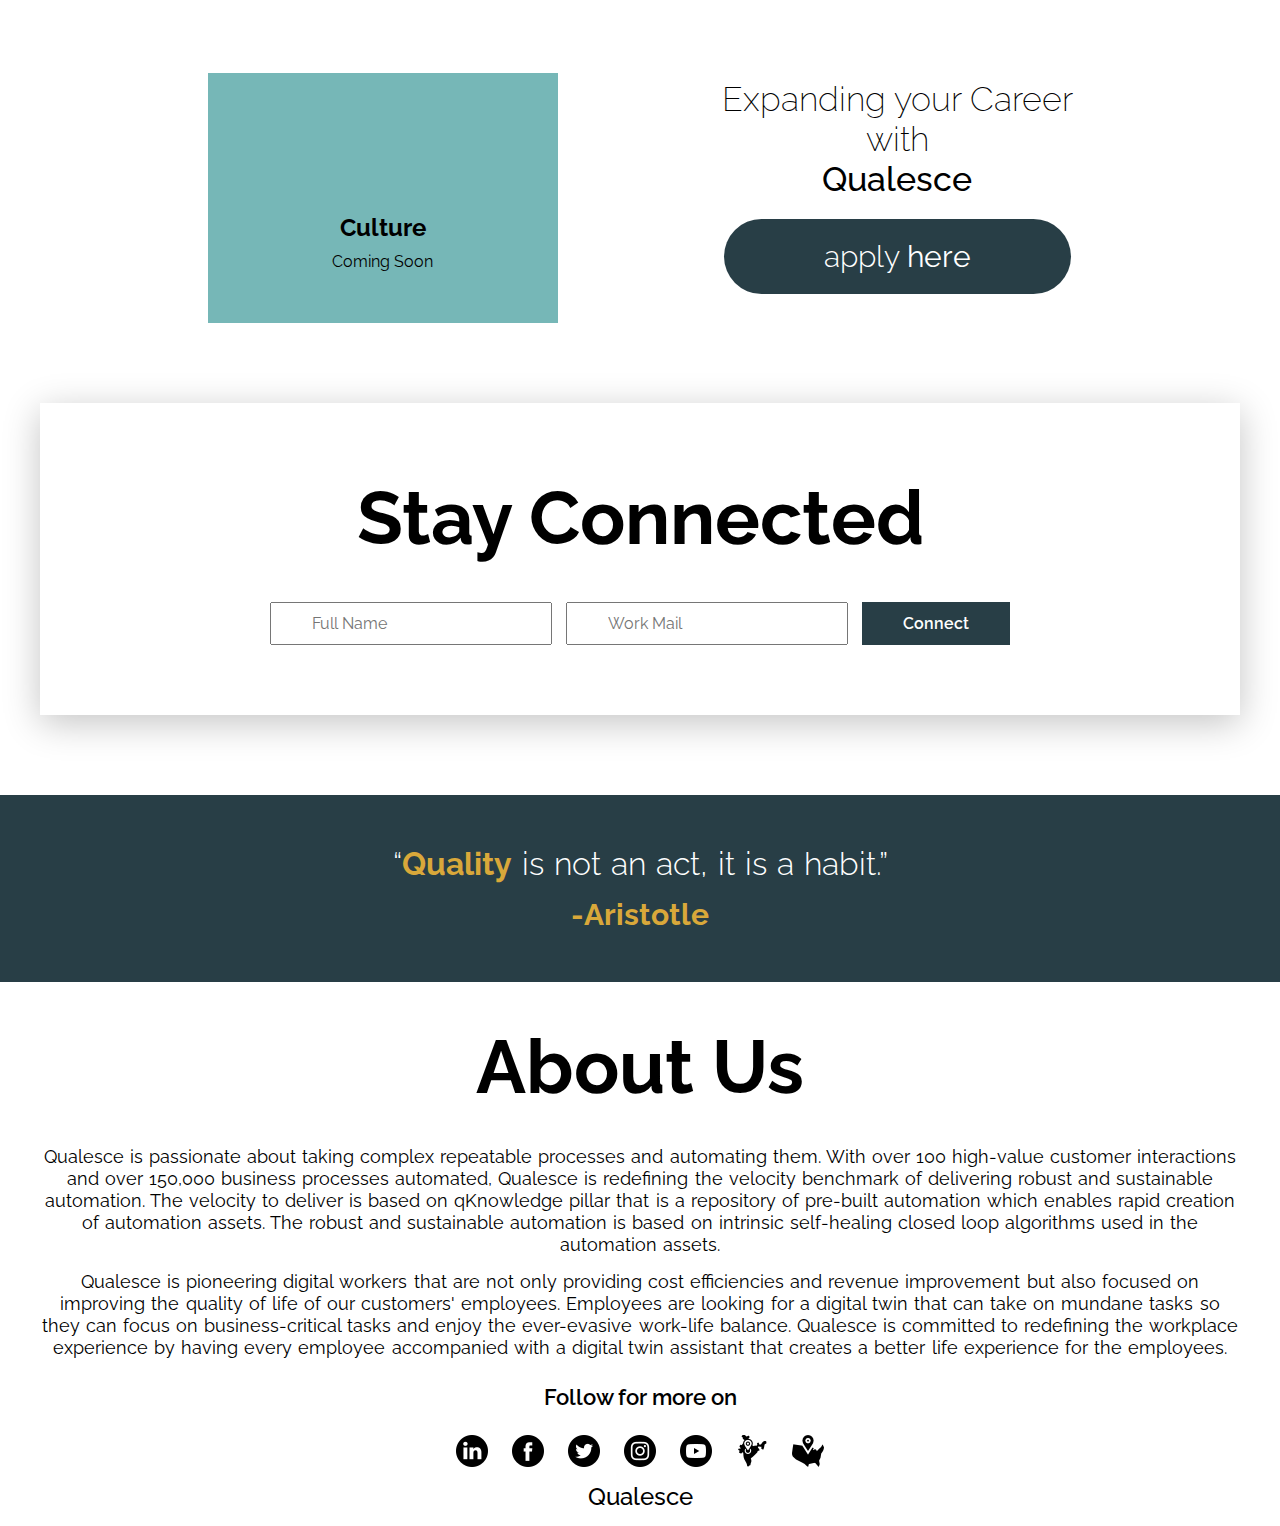
==== commit 6b9a1bc0: "Add files via upload" ====
--- a/index.html
+++ b/index.html
@@ -194,7 +194,7 @@
         </section>
         <section id="sectionFunctionAutomated" class="three">
             <div id="sectionFunctionAutomatedAlign">
-                <h2>Our Automated Stats</h2>
+                <h2>Our Success Matrix</h2>
                 <!-- <a class="bpAutomateMain">Business Process Automated</a>
                 <a class="funAutomatedMain">Functions Automated</a><br>
                 <a class="bpAutomated">20</a>
@@ -205,7 +205,7 @@
                           <div class="num" data-goal="102">23</div>
                       </li>
                       <li>Processes
-                          <div class="num" data-goal="153333">153200</div>
+                          <div class="num" data-goal="153336">153200</div>
                       </li>
                       <li>Functions
                           <div class="num" data-goal="35">12</div>
--- a/css/style.css
+++ b/css/style.css
@@ -19,7 +19,7 @@
 #sectionBannersAlign, 
 #sectionOurpartnersAlign, 
 #sectionFunctionAutomatedAlign, 
-#sectionCultureAlign, 
+#sectionCultureCareer, 
 #sectionStayConnected, 
 #sectionAboutUsAlign, 
 #sectionFooter {
@@ -67,7 +67,7 @@
     position: absolute;
     right: 100px;
     top: 30px;
-    background: #000;
+    background: #283E46;
     color: #fff;
     padding: 14px 45px;
     border-radius: 45px;
@@ -80,8 +80,8 @@
     transition: color 1.5s ease-out;
     cursor: pointer;
     background: #fff;
-    color: #000;
-    border: 1px solid #000;
+    color: #283E46;
+    border: 1px solid #283E46;
 }
 
 .header-Container {
@@ -95,10 +95,18 @@
 }
 /* End Header Section CSS */
 
+/* Start of Banner Section CSS*/
+
+#bannerImage {
+    margin: 90px 0 0 0;
+}
+
+/* End of Banner Section CSS*/
+
 /* Start of Quotes CSS */
 
 #sectionQuotes {
-    background-color: #000;
+    background-color: #283E46;
     padding: 50px 50px;
 }
 #sectionQuotesAlign p {
@@ -109,11 +117,12 @@
 }
 #sectionQuotesAlign p strong {
     font-weight: 700;
+    color: #D9A83A;
 }
 #sectionQuotesAlign h2 {
     font-size: 30px;
     margin: 15px 0 0 0;
-    color: #fff;
+    color: #D9A83A;
 }
 
 /* End of Quotes CSS */
@@ -303,27 +312,31 @@
   }
 
 .qKnowledgeFrontImage {
-      background: url('../img/qKnowledge1.jpg') no-repeat;
+      /* background: url('../img/QKnowledge\ \(1\).svg') no-repeat; */
+      /* background: url(../img/Qknowledgee.png) no-repeat; */
+      background: url(../img/QKnowledge-1.svg) no-repeat;
+      /* background-size: 310px 250px; */
       background-size: 280px 250px;
  }
  .qServiceFrontImage {
-     background: url('../img/qServices1.jpg') no-repeat;
-     background-size: 280px 250px;
+     background: url('../img/QServices.svg') no-repeat;
+     /* background-size: 280px 250px; */
  }
  .qLabsFrontImage {
-    background: url('../img/qLabs1.jpg') no-repeat;
-    background-size: 280px 250px;
+    background: url('../img/QLabs.svg') no-repeat;
+    /* background-size: 280px 250px; */
 }
 .qCloudFrontImage {
-    background: url('../img/qCloud1.jpg') no-repeat;
-    background-size: 280px 250px;
+    /* background: url('../img/QCloud.svg') no-repeat; */
+    background: url(../img/QCloud-1.svg) no-repeat;
+    /* background-size: 280px 250px; */
 }
 
   /* Changing the font weight*/
 
   .flip-card-front h2 {
       font-weight: 400;
-      margin: 100px 0;
+      margin: 120px 0;
   }
 
   .flip-card-back h1 {
@@ -332,8 +345,8 @@
   }
   
   .flip-card-back {
-    background-color: #2980b9;
-    color: white;
+    background-color: #76B7B7;
+    color: #000;
     transform: rotateY(180deg);
   }
   
@@ -364,9 +377,9 @@
     font-weight: 300;
 }
 #sectionOurpartnersAlign h2 {
-    font-size: 60px;
-    margin: 80px 0 0 0;
-    font-weight: 300;
+    margin: 80px 0 20px 0;
+    font-weight: 700;
+    font-size: 75px;
 }
 
 #sectionOurpartnersAlign img {
@@ -386,12 +399,11 @@
 
 /* Start Our Stats CSS*/
 #sectionFunctionAutomated {
-    background-color: #C4C4C4;
-    height: 460px;
+    margin: 0 0 150px 0;
 }
 #sectionFunctionAutomatedAlign h2 {
-    font-size: 60px;
-    font-weight: 300;
+    font-weight: 700;
+    font-size: 75px;
     padding: 100px 0 60px 0;
 }
 #sectionFunctionAutomatedAlign .nums ul li {
@@ -402,6 +414,7 @@
 #sectionFunctionAutomatedAlign .nums .num {
     font-size: 70px;
     font-weight: bold;
+    color: #283E46;
 }
 /* #sectionFunctionAutomatedAlign a {
     display: inline-block;
@@ -435,10 +448,10 @@
 /* Start of Culture and Career CSS */
 #sectionCultureCareer div {
     display: inline-block;
-    margin: 0 100px;
+    margin: 0 80px;
 }
 #sectionCulture {
-    background-color: #c2aaaa;
+    background-color: #76B7B7;
     width: 350px;
     height: 250px;
 }
@@ -460,7 +473,7 @@
 font-weight: 200;
 }
 #sectionCareer a {
-    background-color: #000;
+    background-color: #283E46;
     color: #fff;
     padding: 20px 100px;
     font-size: 30px;
@@ -471,8 +484,8 @@
 }
 #sectionCareer a:hover {
     transition: color 1.5s ease-out;
-    border: 1px solid #000;
-    color: #000;
+    border: 1px solid #283E46;
+    color: #283E46;
     background-color: #fff;
 }
 /* End of Culture and Career CSS */
@@ -486,8 +499,8 @@
     box-shadow: 0px 8px 35px 0px #c4c4c4;
 }
 #sectionStayConnected h2 {
-    font-size: 60px;
-    font-weight: 400;
+    font-size: 75px;
+    font-weight: 700;
     margin: 20px auto;
 }
 #sectionStayConnected input {
@@ -502,9 +515,9 @@
 #sectionStayConnected button {
     margin: 20px 5px;
     padding: 11px 40px;
-    background-color: #000;
+    background-color: #283E46;
     color: #fff;
-    border: 1px solid black;
+    border: 1px solid #283E46;
     font-weight: 600;
     font-size: 16px;
     cursor: pointer;
@@ -512,8 +525,8 @@
 }
 #sectionStayConnected button:hover {
     background-color: #fff;
-    color: #000;
-    border: 1px solid black;
+    color: #283E46;
+    border: 1px solid #283E46;
     transition: color 1.5s ease-out;
 }
 /* #policy {
@@ -528,21 +541,21 @@
 /* End of Stay Connected CSS */
 
 /* Start of About Us CSS */
-#sectionAboutUs {
+/* #sectionAboutUs {
     background-color: #C4C4C4;
     height: 300px;
     margin: 120px 0 0px 0;
-}
+} */
 #sectionAboutUsAlign h2 {
-    font-weight: 300;
-    font-size: 60px;
-    padding: 80px 0 20px 0;
+    font-size: 75px;
+    font-weight: 700;
+    padding: 40px 0 20px 0;
 }
 #sectionAboutUsAlign p {
     text-align: center;
-    margin: 8px 0 0 0;
+    margin: 15px 0 0 0;
     line-height: 22px;
-    word-spacing: 2px;
+    word-spacing: 1.1px;
     font-size: 18px;
 }
 #sectionAboutUsAlign p::selection {
@@ -551,20 +564,21 @@
 }
 /* End of About Us CSS */
 
-footer {
+/* footer {
     background-color: #c4c4c4;
-}
-#sectionFooterUpper {
+} */
+/* #sectionFooterUpper {
     padding: 120px 0 0 0;
-}
+} */
 #sectionFooterUpper h2 {
-    font-weight: 400;
+    font-weight: 600;
     font-size: 22px;
-}
-#sectionFooterMiddle {
+    margin: 25px 0;
+}
+/* #sectionFooterMiddle {
     padding: 80px 0 20px 0;
     margin: -45px 0 0 0;
-}
+} */
 #sectionFooterMiddle a {
     display: inline-block;
     margin: 0 10px;
@@ -574,8 +588,8 @@
     border-radius: 50%;
 }
 #sectionFooterLower h2{
-    padding: 0 0 20px 0;
-    font-weight: 400;
+    margin: 15px 0;
+    font-weight: 500;
     color: #000;
 }
 
@@ -660,10 +674,10 @@
   top: 0;
 }
 
-.fade img {
+/* .fade img {
     -webkit-filter: grayscale(100%);
     filter: grayscale(100%);
-}
+} */
 
 /* The dots/bullets/indicators */
 .dot {
@@ -704,4 +718,96 @@
   .prev, .next,.text {font-size: 11px}
 }
 
-/**/+/**/
+
+/******************************
+****
+    Responsive design starts from here
+****/
+
+/** Start Responsive for min-width 320px **/
+
+@media screen and (max-width: 320px) {
+    #sectionHeader ul li img {
+        left: 30px;
+    }
+    #bannerImage {
+        width: 320px;
+    }
+    .text {
+        font-size: 30px;
+    }
+    #sectionQuotesAlign p {
+        font-size: 16px;
+    }
+    #sectionQuotesAlign h2 {
+        font-size: 16px;
+    }
+    #sectionOurpartnersAlign h2 {
+        margin: 50px 0 20px 0;
+        font-size: 32px;
+    }
+    #sectionOurpartnersAlign h2 {
+        font-size: 32px;
+    }
+    #sectionFunctionAutomatedAlign h2 {
+        font-size: 32px;
+        margin: -50px 0;
+    }
+    #sectionFunctionAutomatedAlign .nums ul {
+        margin: 0 0 -100px 0;
+    }
+    #sectionFunctionAutomatedAlign .nums ul li {
+        display: inline-block;
+        font-size: 12px;
+        margin: 20px 25px;
+    }
+    #sectionFunctionAutomatedAlign .nums .num {
+        font-size: 26px;
+    }
+    #sectionCulture {
+        width: 320px;
+        text-align: center;
+    }
+    #sectionCultureCareer div {
+        margin: 0 0;
+    }
+    #sectionCareer a {
+        padding: 20px 50px;
+        text-align: center;
+    }
+    #sectionStayConnected h2 {
+        font-size: 32px;
+    }
+    #sectionStayConnected input {
+        margin: 5px auto;
+    }
+    #sectionStayConnected button {
+        margin: 5px 0 0 0;
+        padding: 11px 110px;
+    }
+    #sectionAboutUsAlign h2 {
+        font-size: 32px;
+    }
+    #sectionAboutUsAlign p {
+        font-size: 12px;
+        text-align: justify;
+        margin: auto 20px;
+        line-height: 16px;
+    }
+    #sectionAboutUsAlign p.secondSetence {
+        margin: 10px 20px 0 20px;
+    }
+    #sectionFooterUpper h2 {
+        font-size: 18px;
+    }
+    #sectionFooterMiddle img {
+        width: 20px;
+        display: inline-block;
+    }
+    a.chatboxLogo img {
+        width: 50px;
+    }
+}
+
+/** End Responsive for min-width 320px **/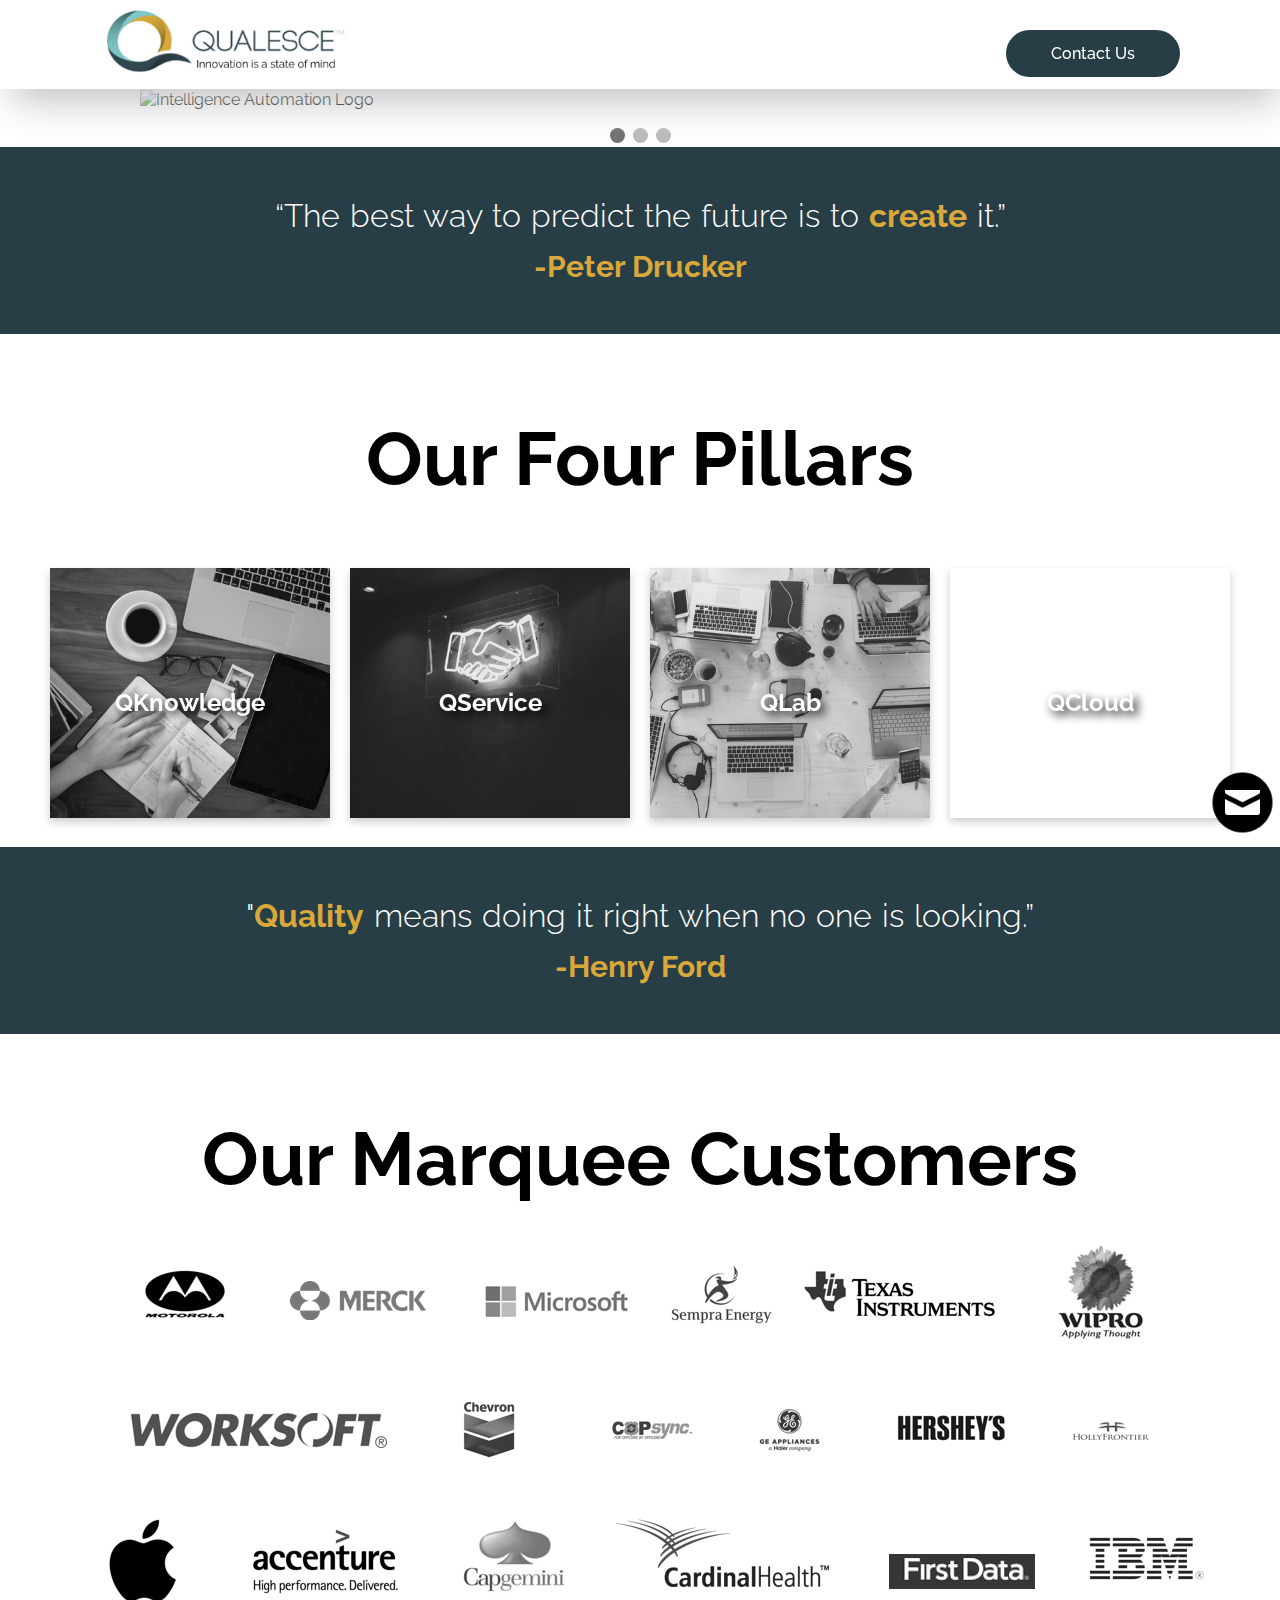
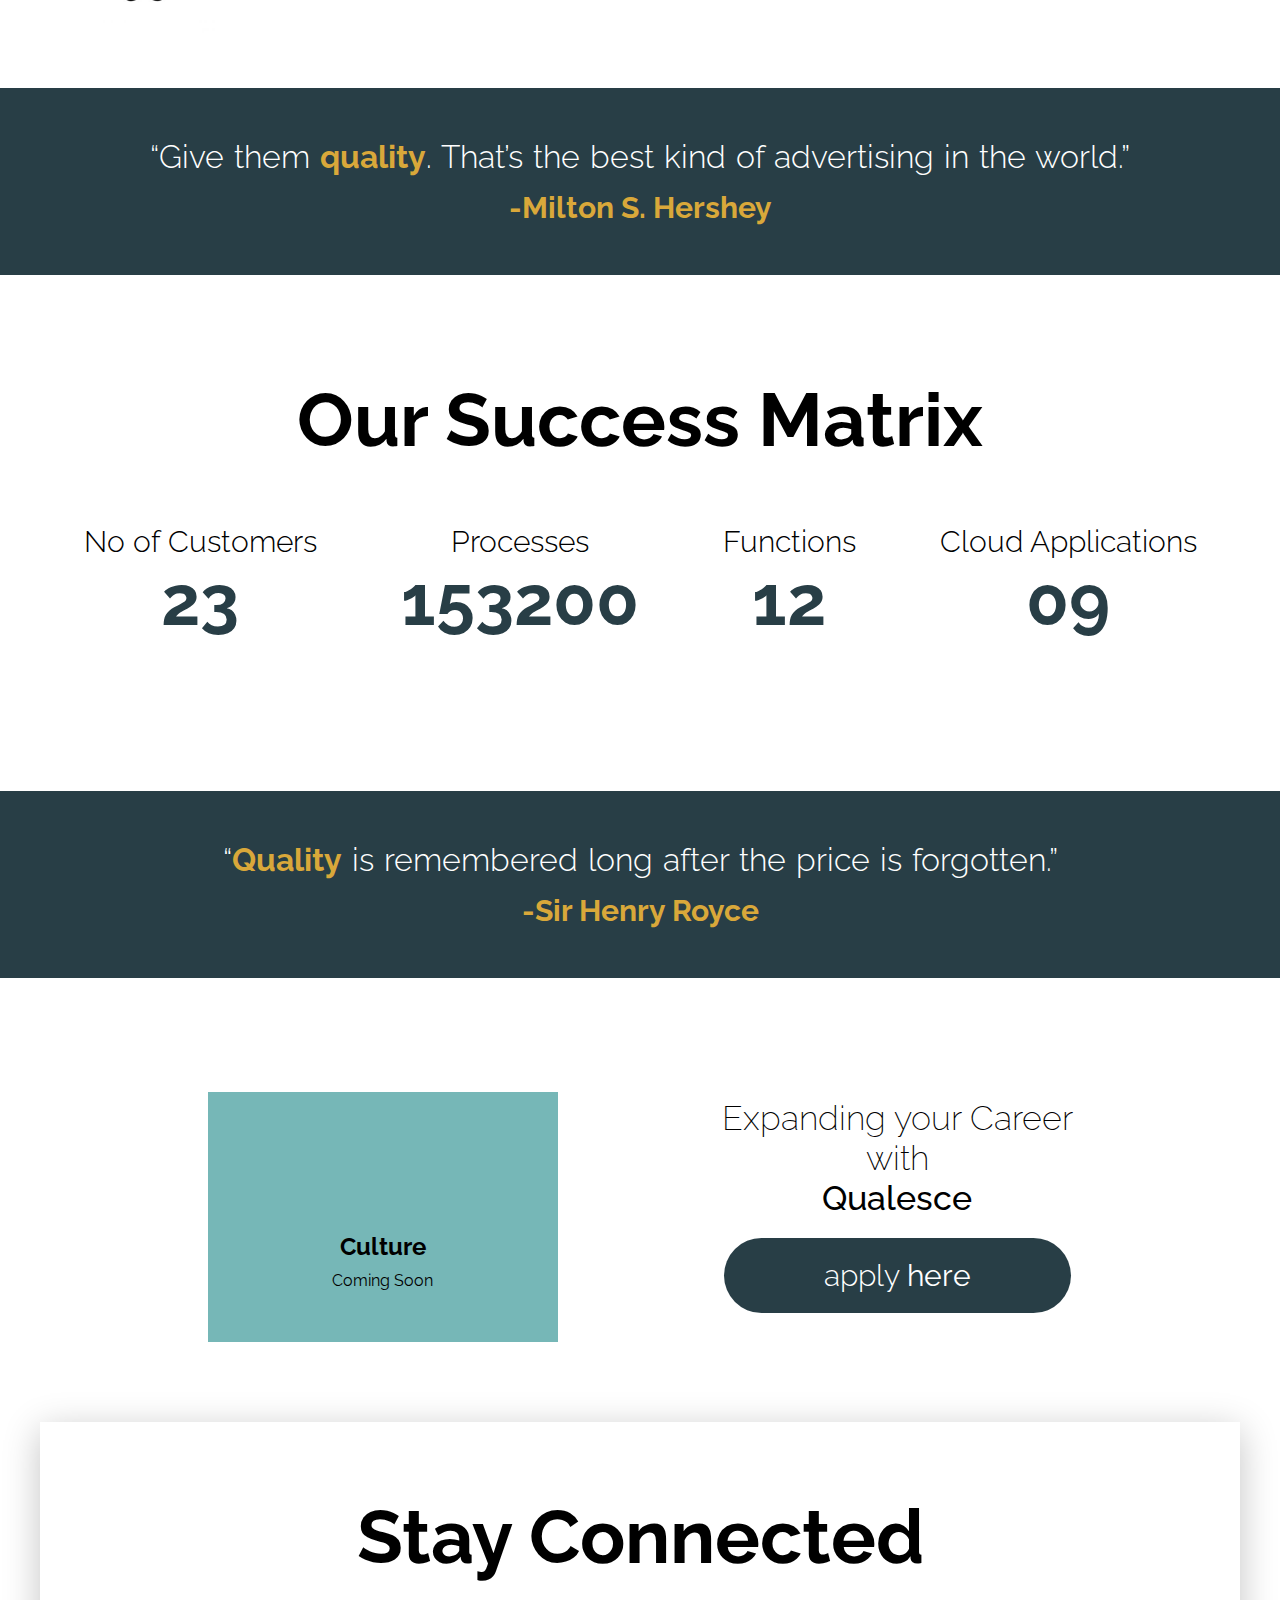
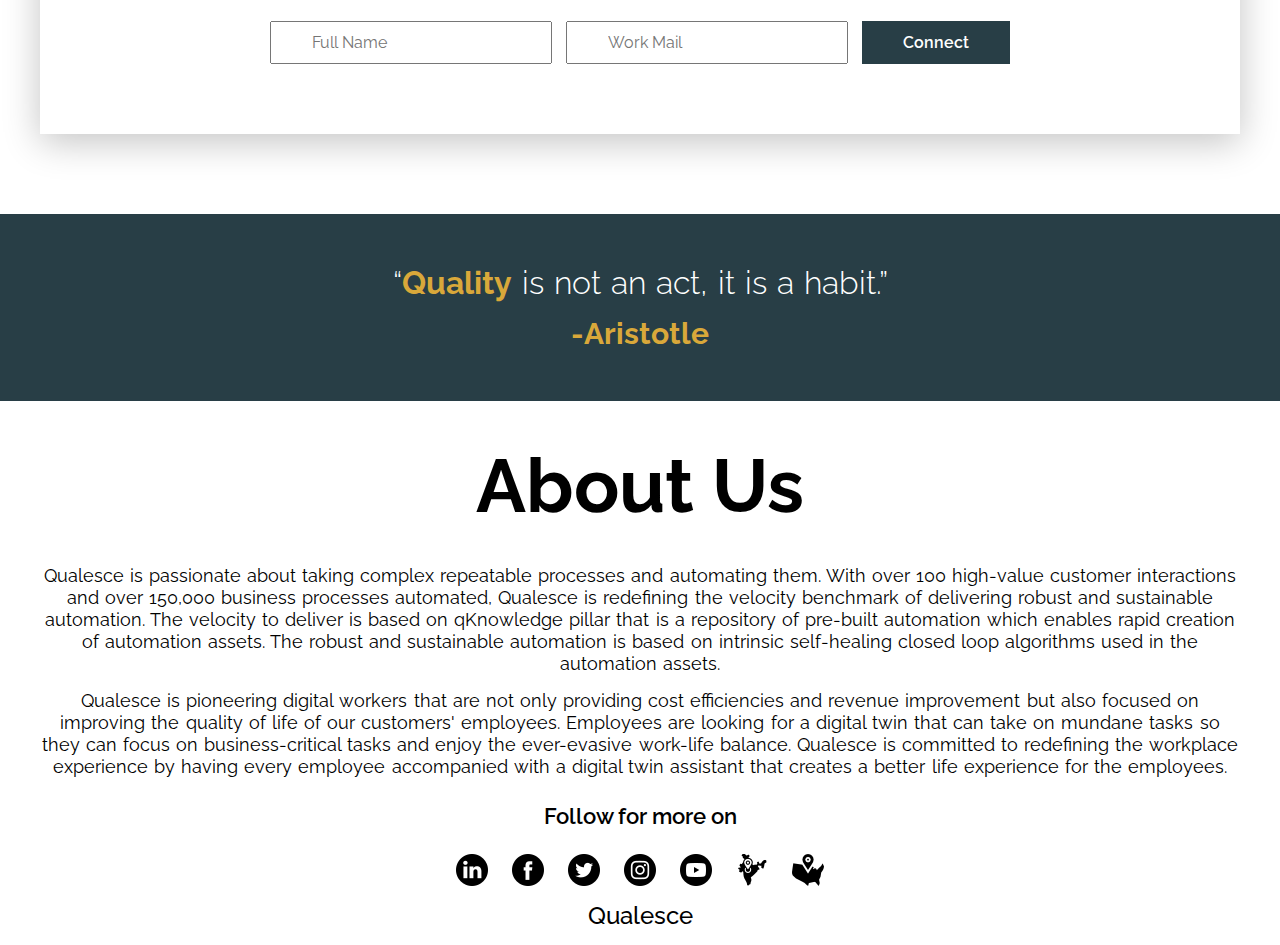
==== commit ebe29965: "Add files via upload" ====
--- a/index.html
+++ b/index.html
@@ -29,20 +29,20 @@
 
           <div class="mySlides fade">
             <!-- <div class="numbertext">1 / 4</div> -->
-            <img src="img/qKnowledge.jpg" alt="Intelligence Automation Logo" id="bannerImage" style="width:100%" height="600px">
-            <div class="text">Intelligence Automation</div>
+            <img src="img/13728.jpg" alt="Intelligence Automation Logo" id="bannerImage" style="width:100%" height="600px">
+            <div class="text">Intelligent Automation</div>
           </div>
           
           <div class="mySlides fade">
             <!-- <div class="numbertext">2 / 4</div> -->
             <img src="img/qServices.jpg" alt="Worksoft Logo" id="bannerImage" style="width:100%" height="600px">
-            <div class="text">Worksoft</div>
+            <div class="text qOdea">QODEA</div>
           </div>
           
           <div class="mySlides fade">
             <!-- <div class="numbertext">3 / 4</div> -->
-            <img src="img/esg.svg" alt="ESG Logo" id="bannerImage" style="width:100%" height="600px">
-            <div class="text">Environmental, social and corporate governance</div>
+            <img src="img/hand-holding-crystal-globe-with-network-connection-esg-icons-environment-social-governance.jpg" alt="ESG Logo" id="bannerImage" style="width:100%" height="600px">
+            <div class="text">QESG</div>
           </div>
           <!-- <div class="mySlides fade">
               <div class="numbertext">4 / 4</div>
@@ -100,7 +100,7 @@
         </section>
         <section id="sectionOurpartners">
           <div id="sectionOurpartnersAlign">
-              <h2>Our Four Pillars</h2>
+              <h2 class="headerGradient">Our Four Pillars</h2>
           </div>
           </section>
         <section id="sectionFlipCards">
@@ -162,7 +162,7 @@
       </section>
         <section id="sectionOurpartners">
             <div id="sectionOurpartnersAlign">
-                <h2>Our Marquee Customers</h2>
+                <h2 class="headerGradient">Our Marquee Customers</h2>
                 <!--<img src="img/our-partners.png" alt="our partners logos"/>-->
                 <ul>
                   <li><a><img src="img/motorola.png" alt="motorola logo" class=""/></a></li>
@@ -194,7 +194,7 @@
         </section>
         <section id="sectionFunctionAutomated" class="three">
             <div id="sectionFunctionAutomatedAlign">
-                <h2>Our Success Matrix</h2>
+                <h2 class="headerGradient">Our Success Matrix</h2>
                 <!-- <a class="bpAutomateMain">Business Process Automated</a>
                 <a class="funAutomatedMain">Functions Automated</a><br>
                 <a class="bpAutomated">20</a>
@@ -241,7 +241,7 @@
       <div  id="stayConnectedSection"></div>
       <section class="stayConnected-Container">
         <div id="sectionStayConnected">
-            <h2>Stay Connected</h2>
+            <h2 class="headerGradient">Stay Connected</h2>
             <input type="text" placeholder="Full Name" required>
             <input type="text" placeholder="Work Mail" required>
             <!-- <input type="submit" id="enable_button" value="Connect" disabled> -->
@@ -262,7 +262,7 @@
       </section>
       <section id="sectionAboutUs">
             <div id="sectionAboutUsAlign">
-                <h2>About Us</h2>
+                <h2 class="headerGradient">About Us</h2>
                 <p>Qualesce is passionate about taking complex repeatable processes and automating them.  With over 100 high-value customer interactions and over 150,000 business processes automated, Qualesce is redefining the velocity benchmark of delivering robust and sustainable automation.  The velocity to deliver is based on qKnowledge pillar that is a repository of pre-built automation which enables rapid creation of automation assets.  The robust and sustainable automation is based on intrinsic self-healing closed loop algorithms used in the automation assets.</p>
                 <p class="secondSetence">Qualesce is pioneering digital workers that are not only providing cost efficiencies and revenue improvement but also focused on improving the quality of life of our customers' employees.  Employees are looking for a digital twin that can take on mundane tasks so they can focus on business-critical tasks and enjoy the ever-evasive work-life balance.  Qualesce is committed to redefining the workplace experience by having every employee accompanied with a digital twin assistant that creates a better life experience for the employees.</p>
               </div>
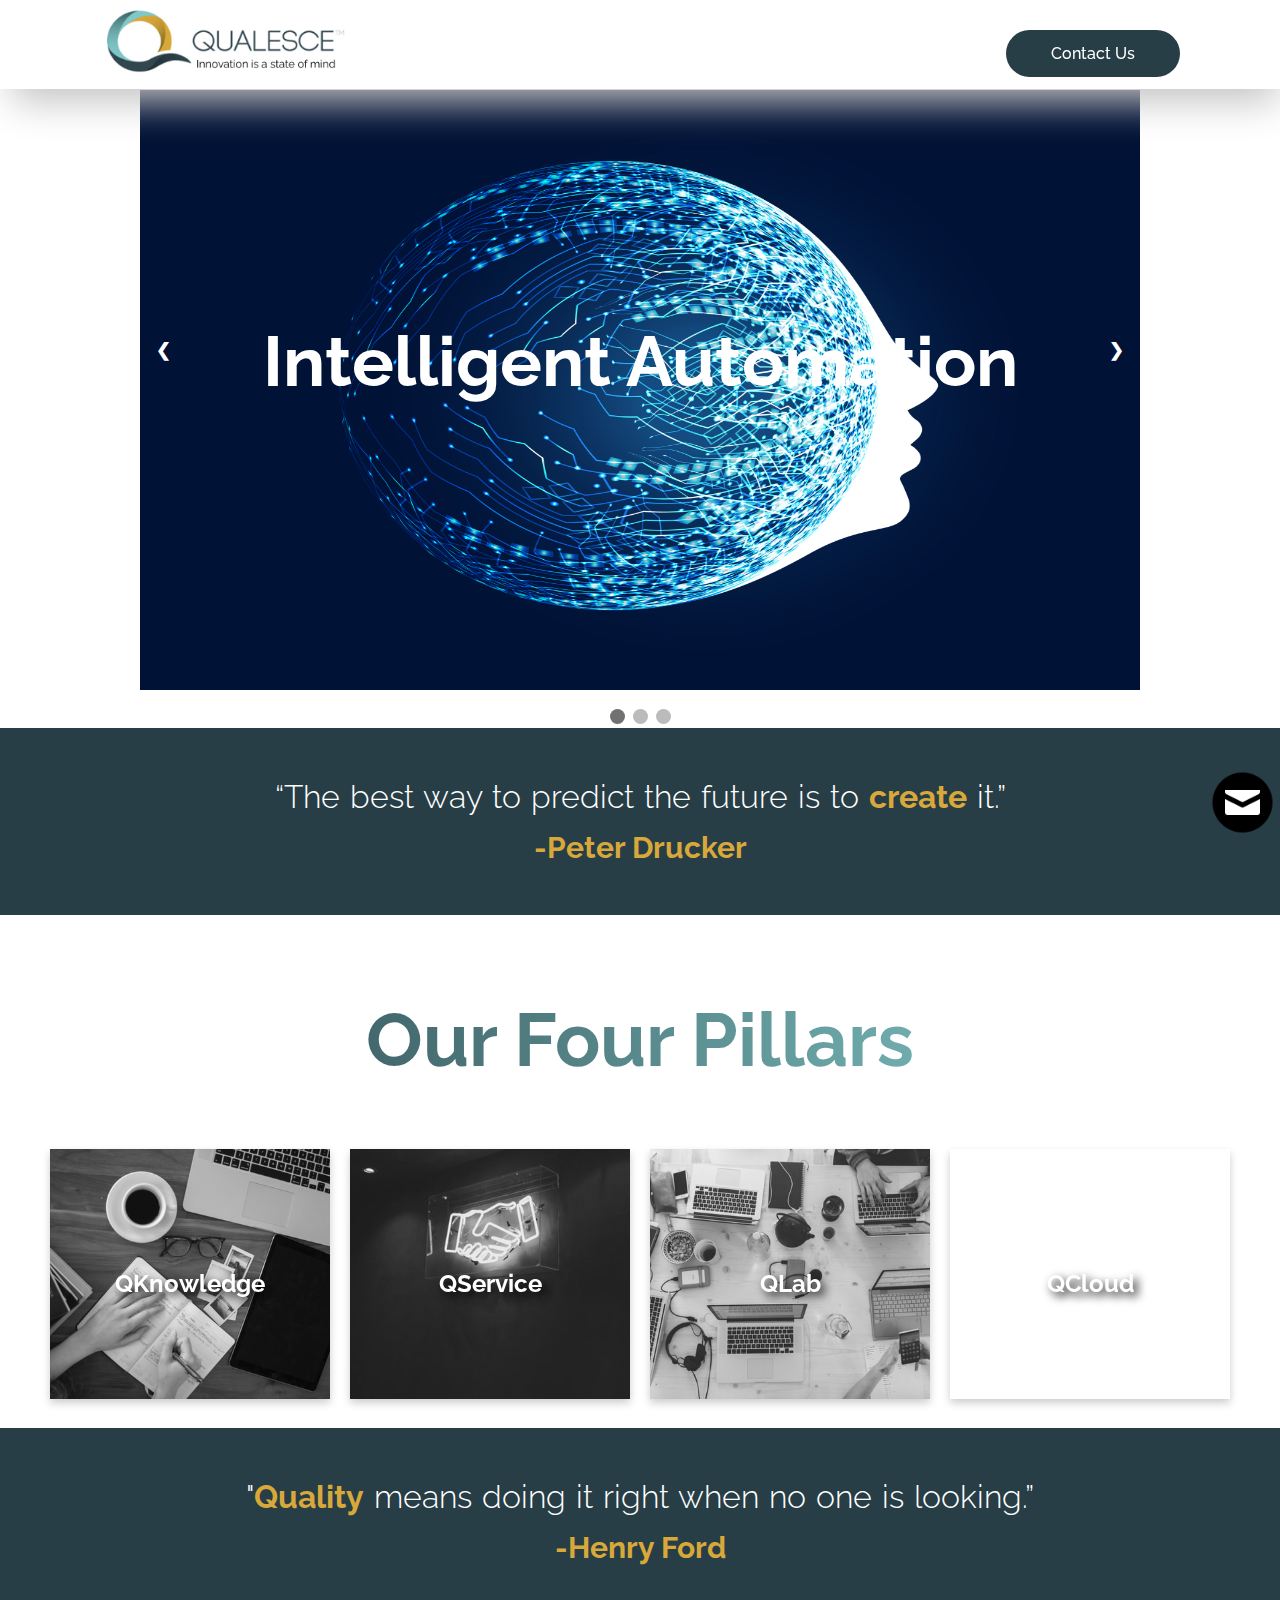
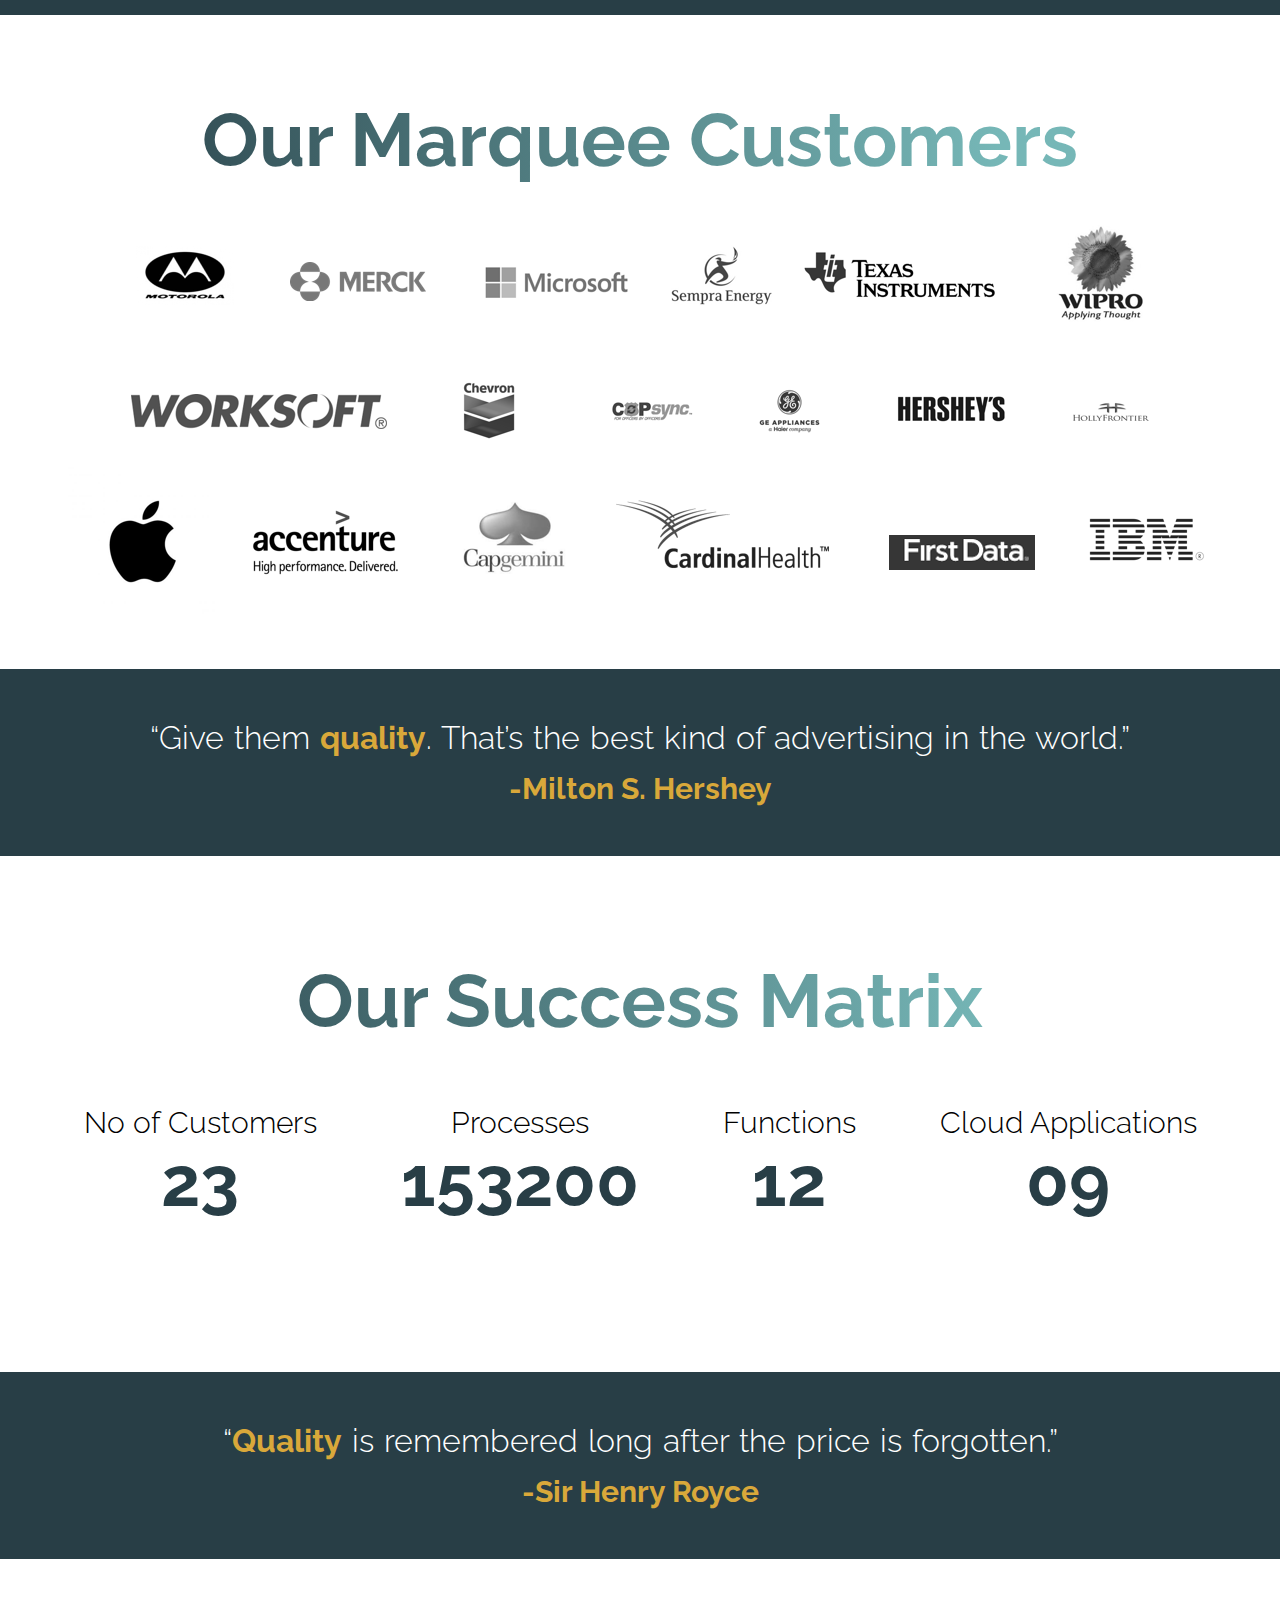
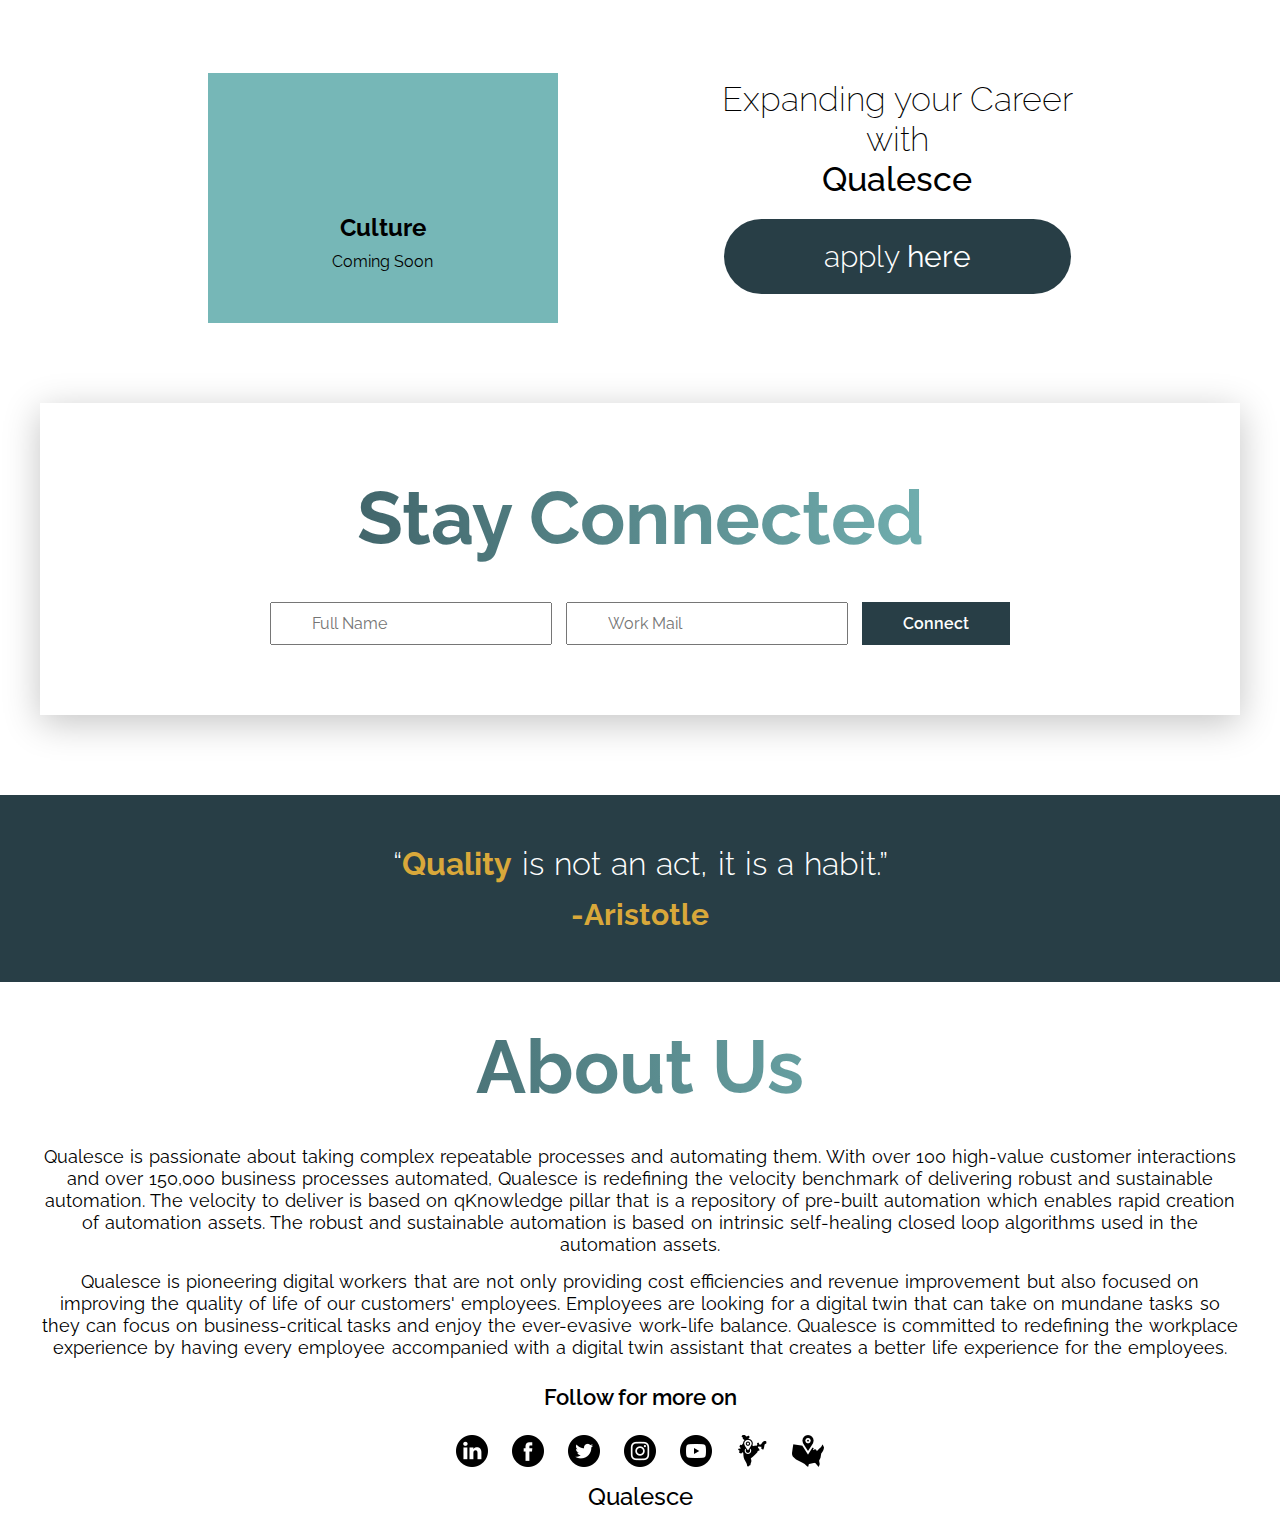
==== commit 3b3fbdad: "Add files via upload" ====
--- a/index.html
+++ b/index.html
@@ -281,7 +281,7 @@
                 </div>
                 <div id="sectionFooterMiddle">
                     <a href="https://www.linkedin.com/company/qualesce-llc" target="_blank"><img src="img/linkedin (2).png" alt="Linkedin logo"/></a>
-                    <a href="" target="_blank"><img src="img/facebook (1).png" alt="Facebook logo" /></a>
+                    <a href="https://www.facebook.com/Qualesce/" target="_blank"><img src="img/facebook (1).png" alt="Facebook logo" /></a>
                     <a href="" target="_blank"><img src="img/twitter (1).png" alt="Twitter logo" /></a>
                     <a href="" target="_blank"><img src="img/instagram (2).png" alt="Instagram logo" /></a>
                     <a href="" target="_blank"><img src="img/youtube.png" alt="" alt="Youtube logo"/></a>
--- a/css/style.css
+++ b/css/style.css
@@ -28,6 +28,16 @@
     padding: 0 auto;
     max-width: 1200px;
 }
+
+/**/
+#bannerSection .text {
+    color: white;
+    font-size: 70px;   
+}
+#bannerSection .qOdea {
+    color: #D9A83A;
+}
+/**/
 
 /* Start Header Section CSS */
 #sectionHeader {
@@ -396,6 +406,19 @@
 ul li {
     display: inline-block;
 }
+/* Start of Gradient Color for Headings*/
+
+h2.headerGradient {
+    background: #283E46;
+    font-size: 70px;
+    background: -webkit-linear-gradient(to right, #283E46 0%, #76B7B7 80%);
+    background: -moz-linear-gradient(to right, #283E46 0%, #76B7B7 80%);
+    background: linear-gradient(to right, #283E46 0%, #76B7B7 80%);
+    -webkit-background-clip: text;
+    -webkit-text-fill-color: transparent;
+}
+
+/* End of Gradient Color for Headings*/
 
 /* Start Our Stats CSS*/
 #sectionFunctionAutomated {
